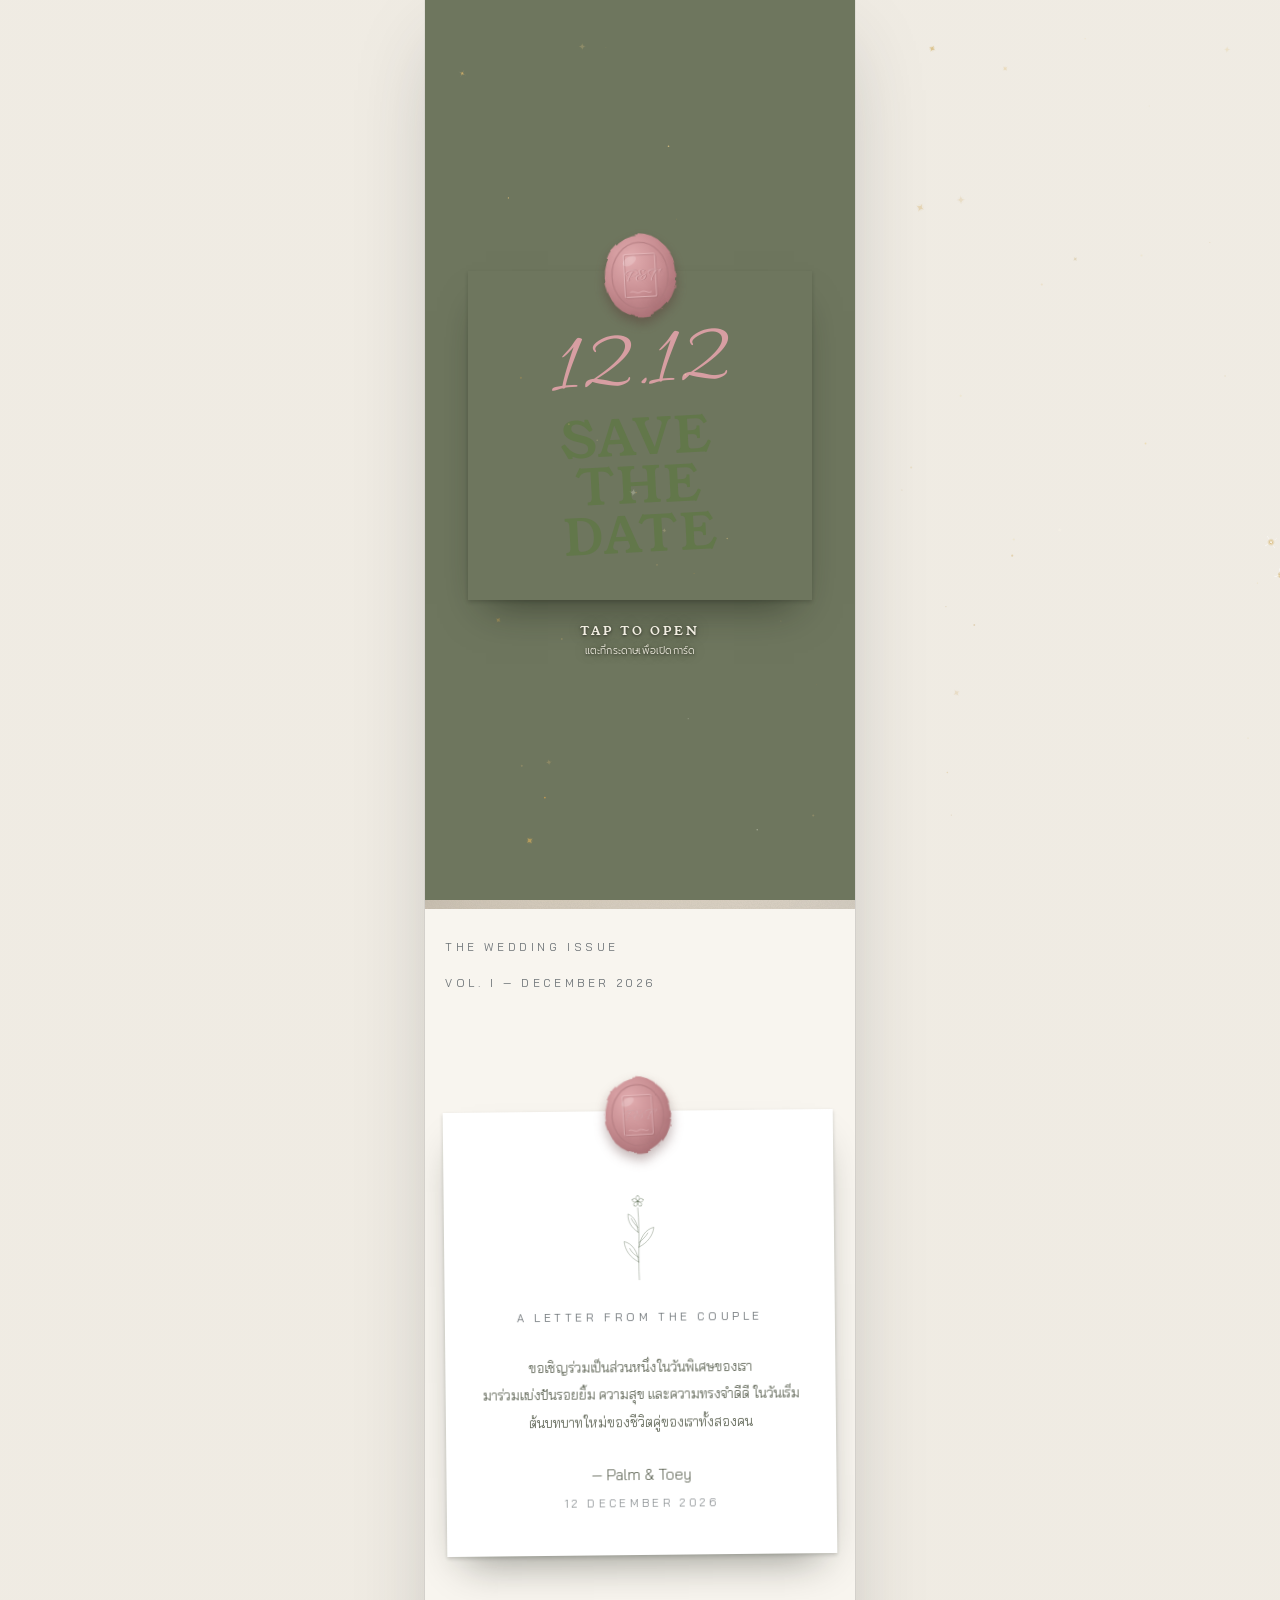
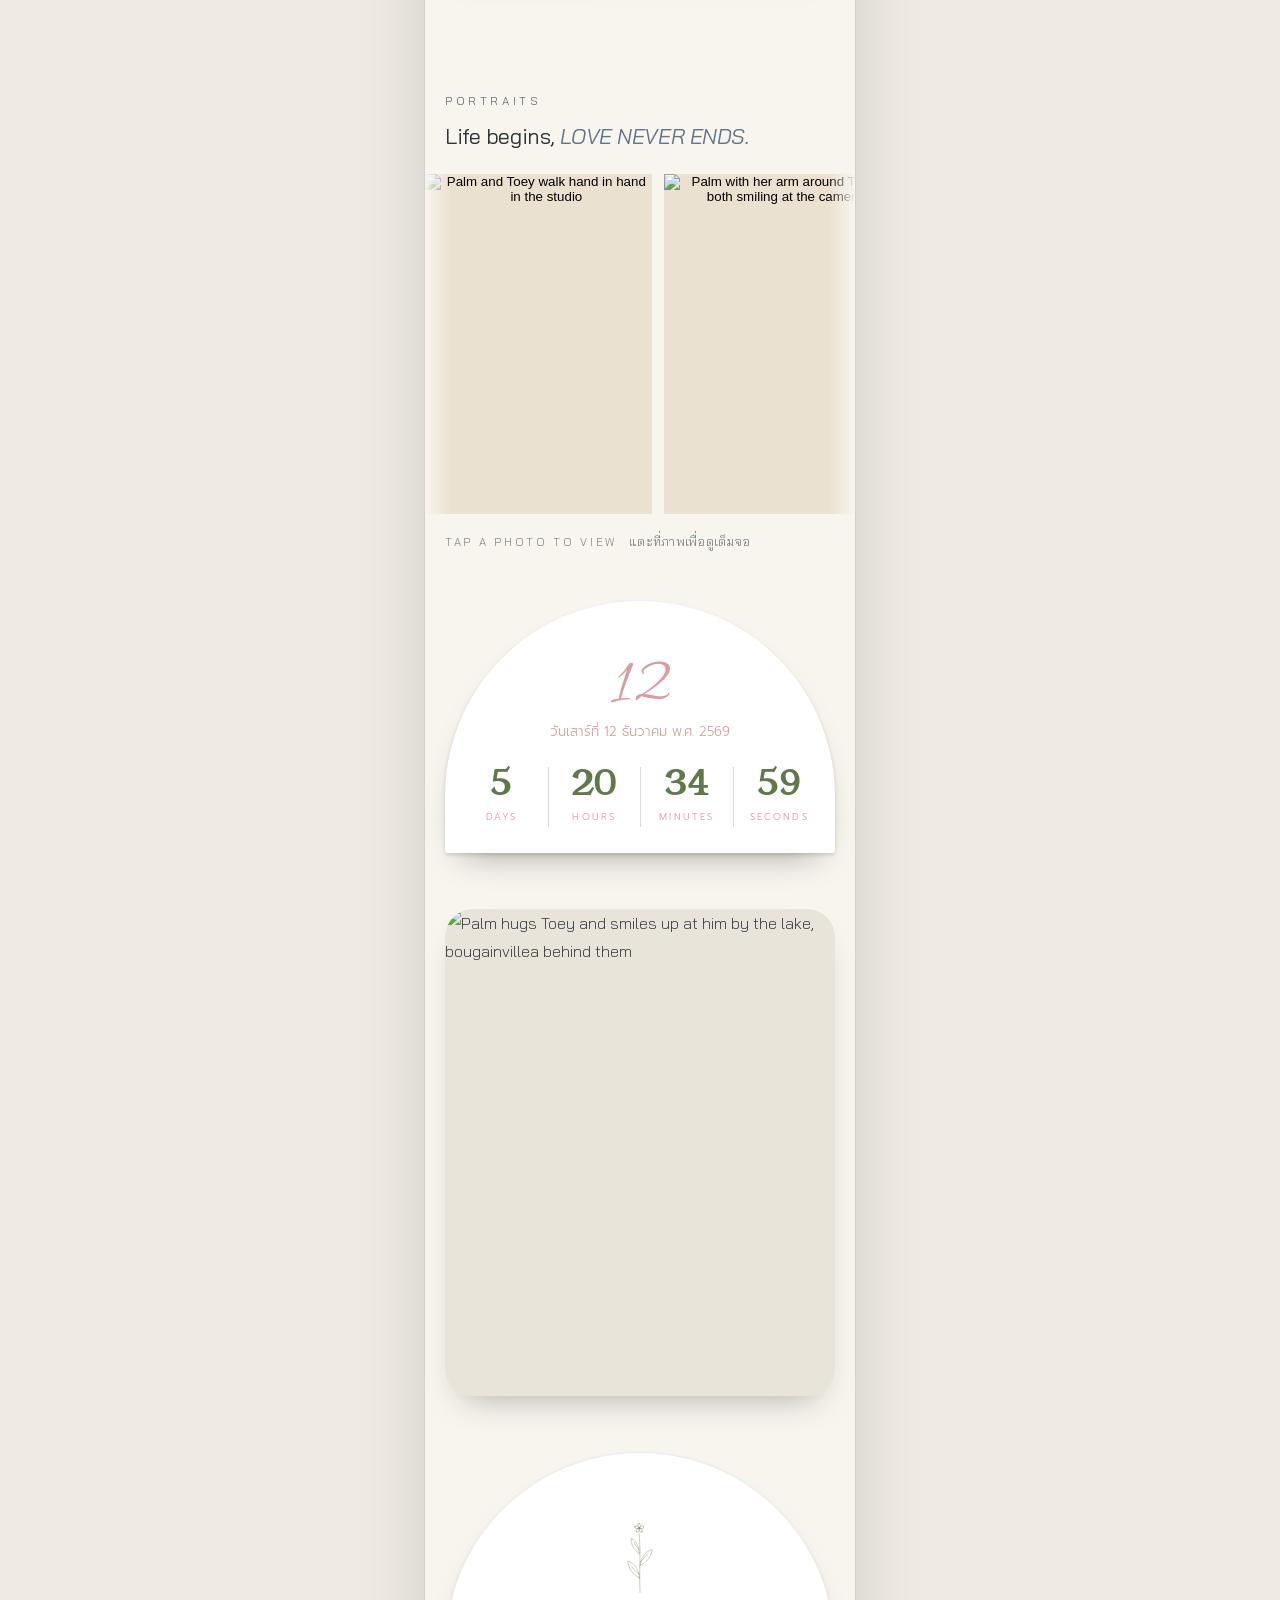
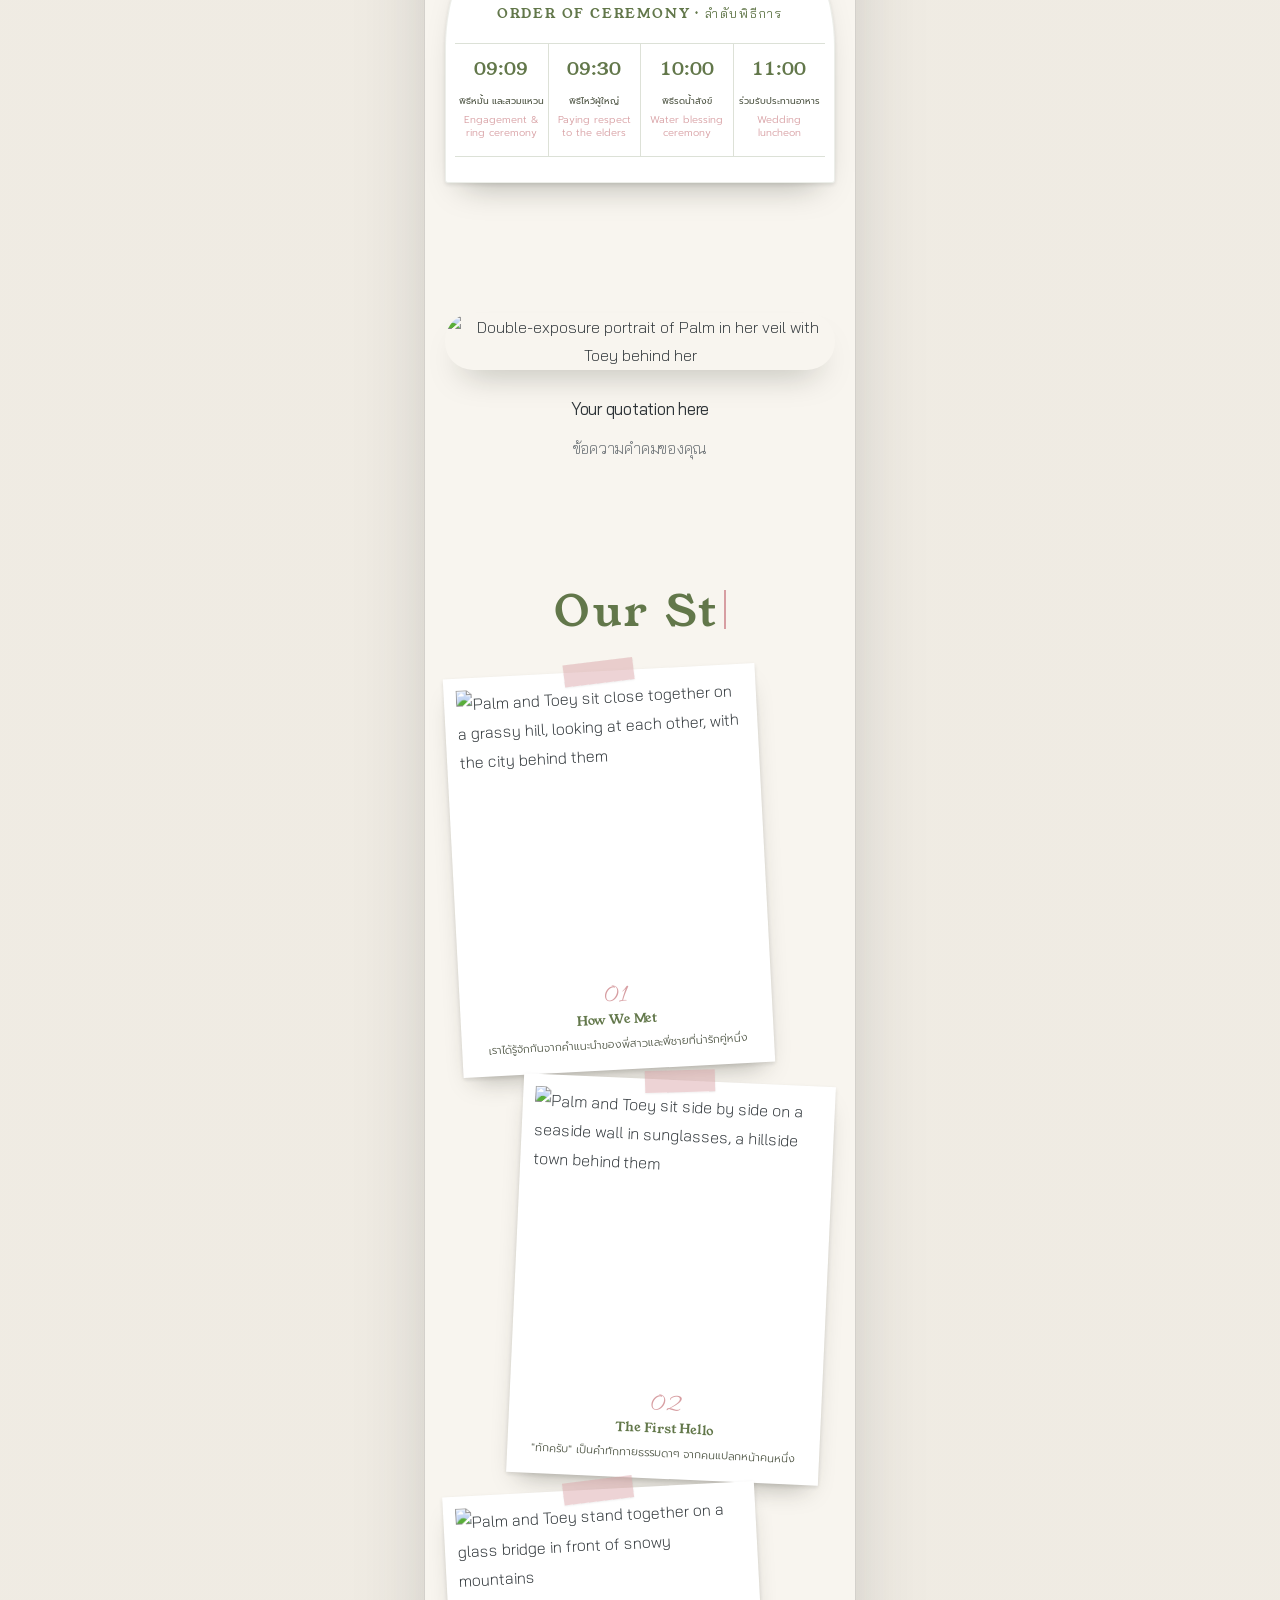
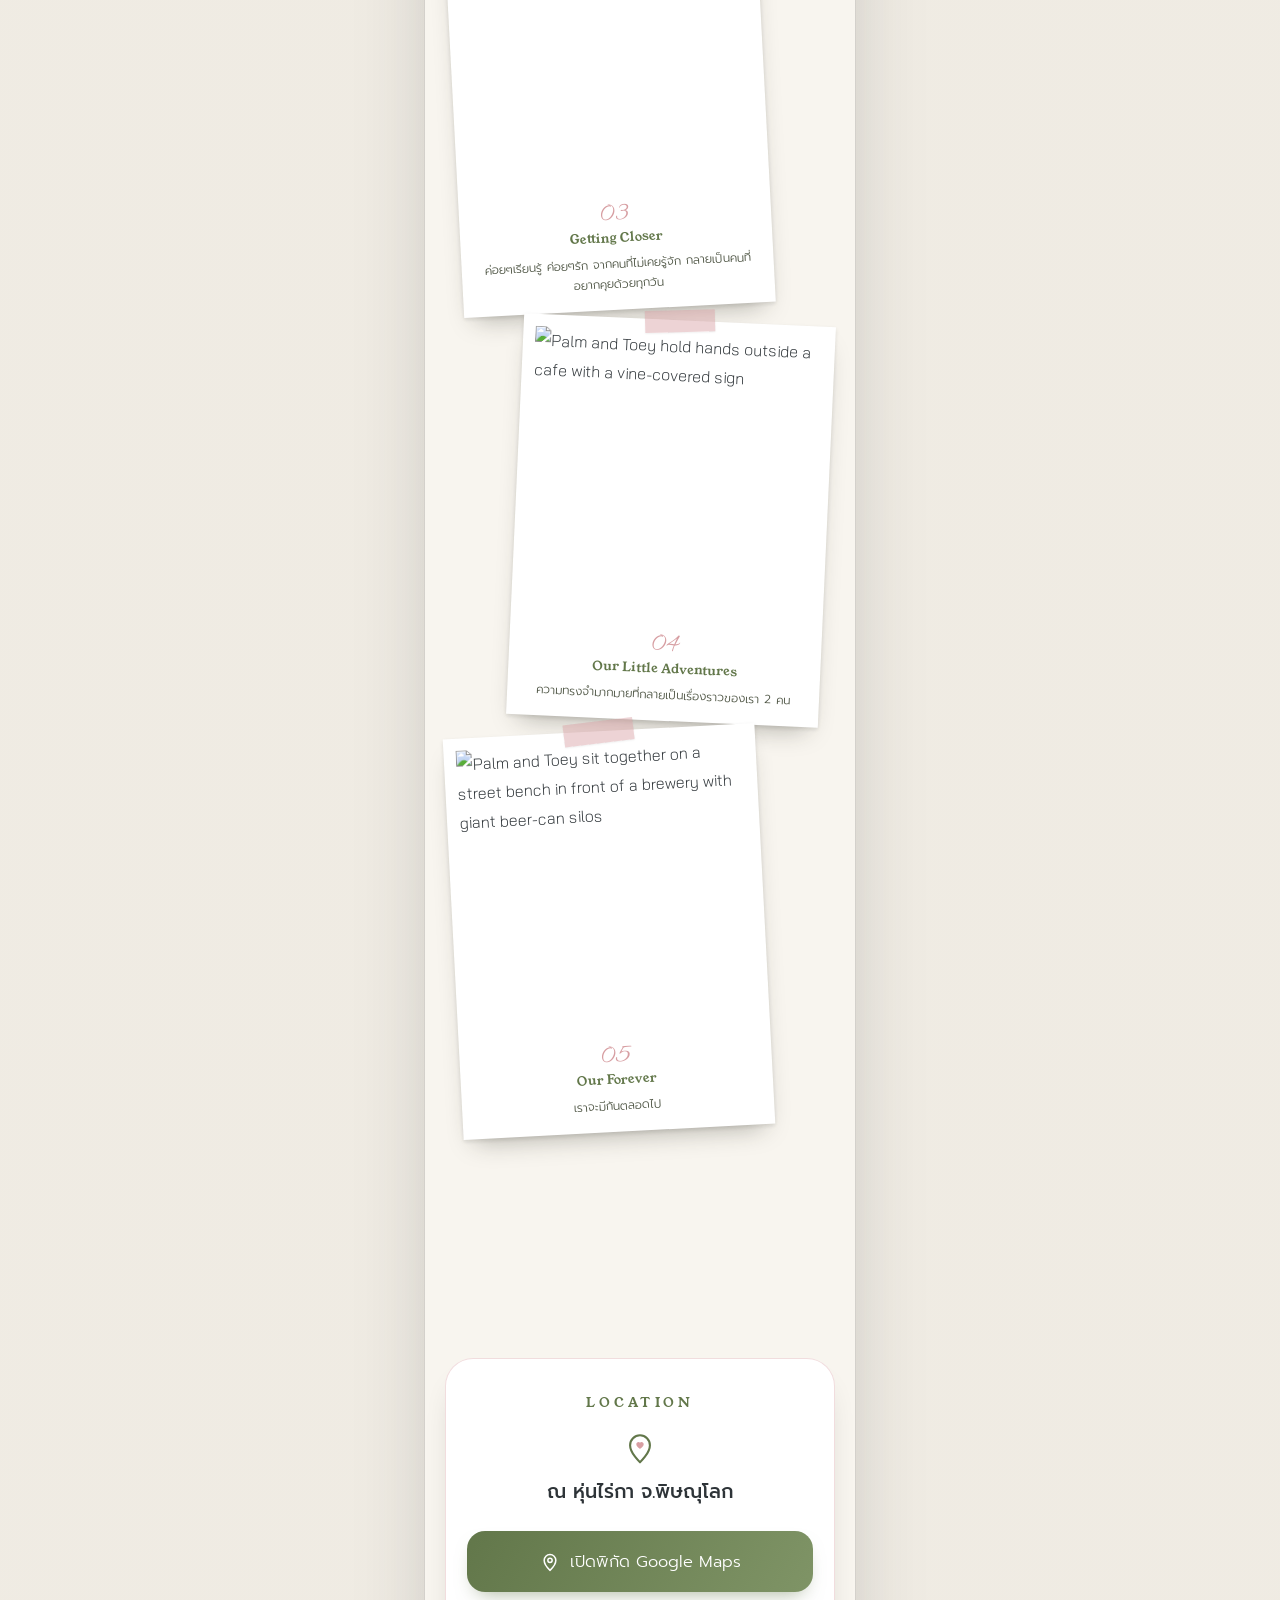
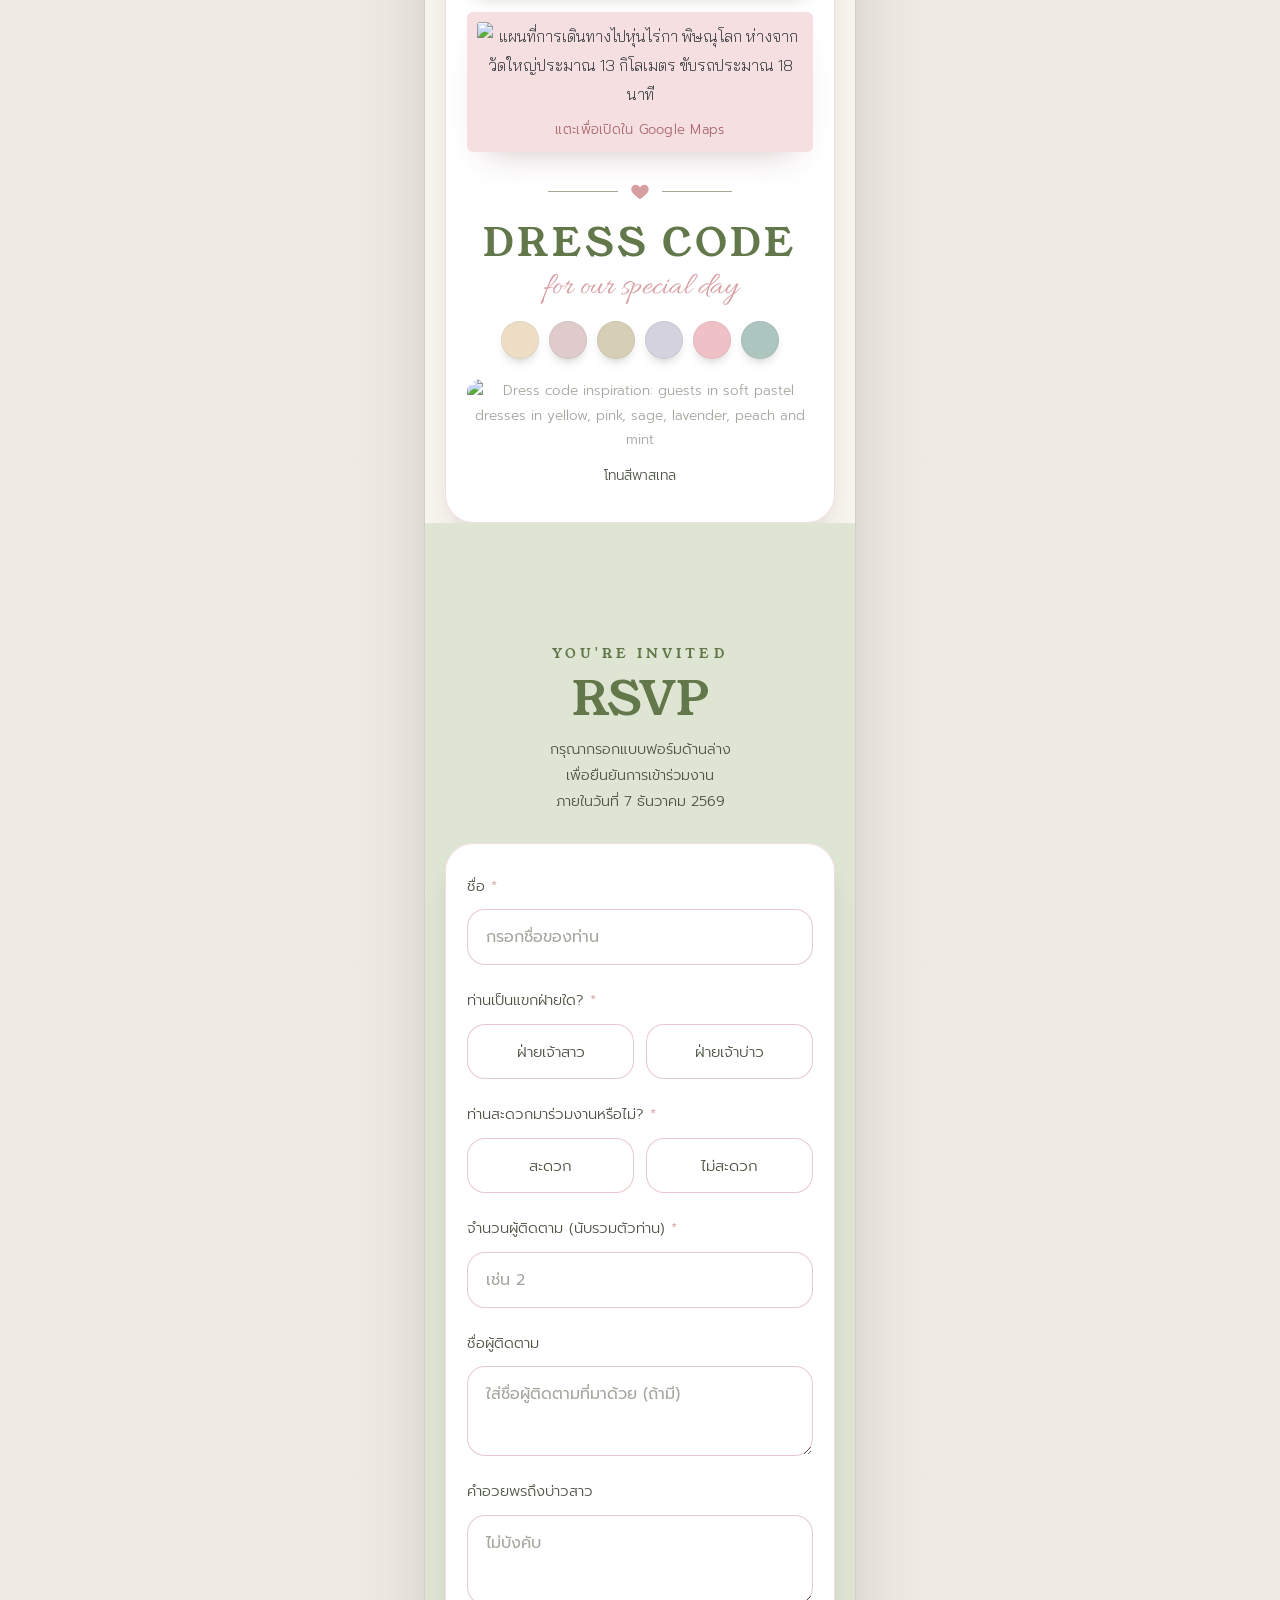
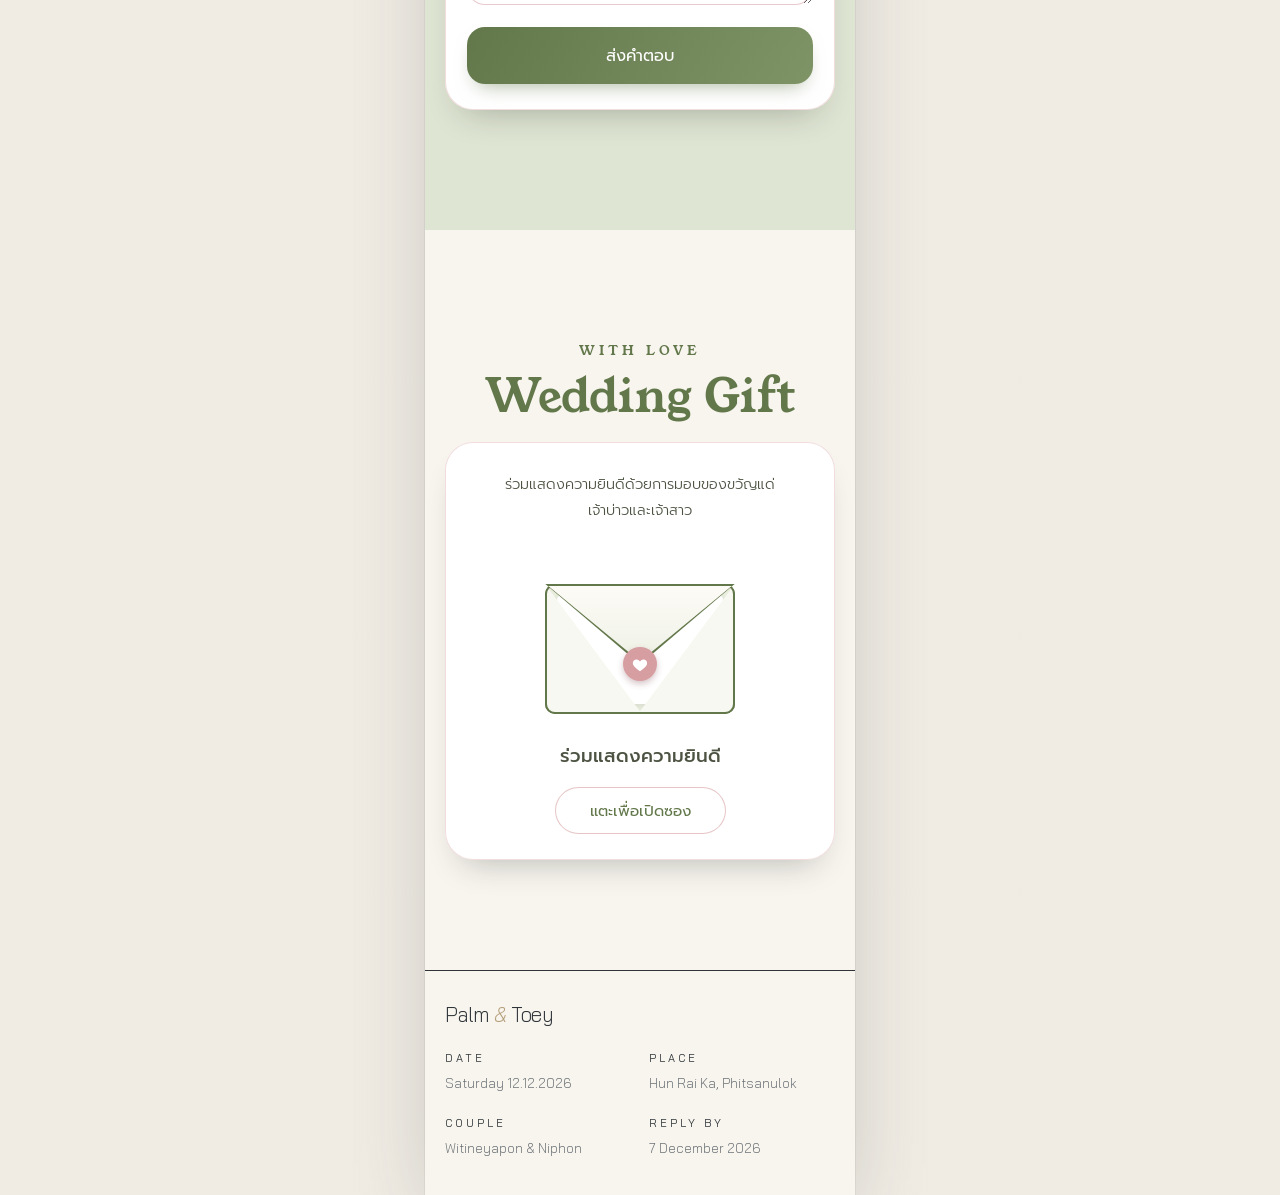
==== index.html @ 976d897b "Add files via upload" ====
<!doctype html>
<html lang="th"><head><meta charset="utf-8"><meta name="viewport" content="width=device-width,initial-scale=1,viewport-fit=cover"><style>body{margin:0}img{max-width:100%}[hidden]{display:none!important}</style></head><body>
<title>Palm &amp; Toey</title>
<meta name="claude:viewport-fit-sides" content="cover">
<link rel="preconnect" href="https://fonts.googleapis.com">
<link rel="preconnect" href="https://fonts.gstatic.com" crossorigin>
<link rel="stylesheet" href="https://fonts.googleapis.com/css2?family=Bai+Jamjuree:wght@200;300;400;500&family=Allura&family=Young+Serif&family=Prompt:wght@300;400;600&display=swap">
<style>
/* Layout: a printed wedding-issue magazine — cover, editor's letter, contents, feature spread, photo essay, the day, venue, reply card, colophon — on a 12-column grid with wide margins. Single light look by design. */
:root{
  color-scheme: light;
  --ivory:#f8f5ef; --paper:#fcfaf6; --champ:#ebe1d0; --champ-d:#b5a07c;
  --blue:#9aaebf; --blue-d:#5f7486; --sage:#b0bba4; --sage-d:#6e7c65;
  --ink:#2e3438; --ink-soft:#6b7175; --line:#ddd5c7;
  --f-display:'Bai Jamjuree',system-ui,sans-serif;
  --f-sans:'Bai Jamjuree',system-ui,sans-serif;
  --f-thai:'Bai Jamjuree',system-ui,sans-serif;
  --grain:url("data:image/svg+xml,%3Csvg xmlns='http://www.w3.org/2000/svg' width='200' height='200'%3E%3Cfilter id='g'%3E%3CfeTurbulence type='fractalNoise' baseFrequency='.9' numOctaves='3' stitchTiles='stitch'/%3E%3CfeColorMatrix values='0 0 0 0 .3 0 0 0 0 .3 0 0 0 0 .3 0 0 0 .12 0'/%3E%3C/filter%3E%3Crect width='100%25' height='100%25' filter='url(%23g)'/%3E%3C/svg%3E");
  --gutter-l:max(20px,env(safe-area-inset-left,0px)); --gutter-r:max(20px,env(safe-area-inset-right,0px));
}
*{box-sizing:border-box}
[hidden]{display:none!important}
html{scroll-behavior:smooth}
@media (prefers-reduced-motion: reduce){html{scroll-behavior:auto}}
body{background:var(--ivory);color:var(--ink);font-family:var(--f-sans);font-weight:300;font-size:14px;line-height:1.8;overflow-x:clip;-webkit-font-smoothing:antialiased}
a{color:inherit}
:focus-visible{outline:1px solid var(--blue-d);outline-offset:4px}
.wrap{max-width:1320px;margin:0 auto;padding-left:var(--gutter-l);padding-right:var(--gutter-r)}
.grid{display:grid;grid-template-columns:repeat(12,minmax(0,1fr));column-gap:clamp(14px,calc(2 * var(--vw)),28px)}
.label{font-family:var(--f-sans);font-weight:400;font-size:.7rem;letter-spacing:.32em;text-transform:uppercase;color:var(--ink-soft);margin:0}
.th{font-family:var(--f-thai);font-weight:300}
.rule{border:0;border-top:1px solid var(--line);margin:0}
.sprig{color:var(--sage-d);width:56px;height:94px;display:block}

/* ---------- photo plates ---------- */
.plate{margin:0;display:grid;gap:12px}
.ph{position:relative;overflow:hidden;background:var(--champ);display:grid;place-items:center}
.ph img{position:absolute;inset:0;width:100%;height:100%;object-fit:cover;z-index:0}
.ph::before{content:"";position:absolute;inset:0;background:var(--grain);mix-blend-mode:multiply;opacity:.9;pointer-events:none;z-index:1}
.ph::after{content:"";position:absolute;inset:0;box-shadow:inset 0 0 120px rgba(40,50,60,.18);pointer-events:none;z-index:1}
.ph .note{position:relative;z-index:2;font-family:var(--f-sans);font-size:.62rem;letter-spacing:.4em;text-transform:uppercase;color:rgba(255,255,255,.75);text-indent:.4em}
.ph-dusk{background:radial-gradient(60% 50% at 70% 30%,rgba(255,244,226,.85),transparent 70%),linear-gradient(165deg,#c7d1db 0%,#a7b6c4 38%,#d6c7b1 74%,#eee4d5 100%)}
.ph-sage{background:radial-gradient(55% 45% at 30% 25%,rgba(250,246,236,.8),transparent 70%),linear-gradient(170deg,#e1e5d8 0%,#b8c2ab 55%,#8e9a85 100%)}
.ph-champ{background:radial-gradient(50% 45% at 65% 35%,rgba(255,250,240,.9),transparent 70%),linear-gradient(150deg,#f1e9dc 0%,#dccaad 60%,#c0a985 100%)}
.ph-blue{background:radial-gradient(60% 40% at 50% 20%,rgba(255,252,246,.9),transparent 70%),linear-gradient(180deg,#e7ecef 0%,#c2cdd7 55%,#9cadbd 100%)}
.ph-rose{background:radial-gradient(55% 45% at 40% 30%,rgba(255,250,246,.9),transparent 70%),linear-gradient(160deg,#efe4e1 0%,#dcc8c4 55%,#b9a6a8 100%)}
figcaption{display:flex;gap:14px;align-items:baseline;font-size:.8rem;color:var(--ink-soft);line-height:1.5}
figcaption b{font-family:var(--f-display);font-weight:400;color:var(--ink);font-size:.95rem;white-space:nowrap}

/* ---------- masthead ---------- */
.top{display:flex;align-items:center;justify-content:space-between;gap:20px;padding-block:22px 18px}
.mono{font-family:var(--f-display);font-size:1.15rem;letter-spacing:.06em;text-decoration:none}
.mono i{color:var(--champ-d)}
.top nav{display:flex;gap:clamp(14px,calc(3 * var(--vw)),36px);flex-wrap:wrap;justify-content:center}
.top nav a{font-size:.7rem;letter-spacing:.3em;text-transform:uppercase;text-decoration:none;color:var(--ink-soft)}
.top nav a:hover{color:var(--ink)}
.top .date{font-size:.7rem;letter-spacing:.3em;color:var(--ink-soft)}

/* ---------- cover ---------- */
.cover{position:relative}
.cover .ph{aspect-ratio:16/9;min-height:520px;width:100%}
.cover-shade{position:absolute;inset:0;z-index:2;background:linear-gradient(180deg,rgba(35,45,55,.18) 0%,transparent 30%,transparent 50%,rgba(35,45,55,.42) 100%)}
.cover-text{position:absolute;inset:0;z-index:3;color:#fbf8f2;display:grid;grid-template-rows:auto 1fr auto;padding:clamp(18px,calc(3 * var(--vw)),40px)}
.cover-text .label{color:rgba(251,248,242,.88)}
.cover-top{display:flex;justify-content:space-between;gap:16px;flex-wrap:wrap}
.cover-name{align-self:end;margin:0;font-family:var(--f-display);font-weight:400;line-height:.86;letter-spacing:-.02em;font-size:clamp(4.6rem,calc(17 * var(--vw)),16rem);text-shadow:0 2px 30px rgba(30,40,50,.18)}
.cover-name i{font-weight:400;font-size:.62em;vertical-align:.18em;padding:0 .04em;color:#f1e6d1}
.cover-foot{display:flex;justify-content:space-between;align-items:end;gap:16px;flex-wrap:wrap;margin-top:18px;padding-top:14px;border-top:1px solid rgba(251,248,242,.45)}
.cover-foot p{margin:0;font-size:.85rem;letter-spacing:.06em;max-width:40ch}
.cover-foot .th{font-size:.82rem}

/* cover with a portrait photograph: split magazine cover on wide screens, full-bleed portrait on phones and tablets */
.cover > div{display:grid;grid-template-columns:minmax(0,1fr);row-gap:28px}
.cover .ph{grid-row:1;aspect-ratio:4/5;min-height:0}
.cover .cover-shade{display:none}
.cover .cover-text{position:relative;inset:auto;grid-row:2;color:var(--ink);padding:0}
.cover .cover-text .label{color:var(--ink-soft)}
.cover .cover-name{font-size:clamp(2rem,calc(9 * var(--vw)),3.8rem);line-height:.88;text-shadow:none;color:var(--ink);margin-top:22px}
.cover .cover-name i{color:var(--champ-d);display:inline-block}
.cover .cover-foot{border-top-color:var(--line);color:var(--ink)}
@media (min-width:901px) and (max-width:0px){
  .cover > div{grid-template-columns:minmax(0,1fr) minmax(0,1fr);column-gap:clamp(28px,calc(4 * var(--vw)),64px);align-items:stretch}
  .cover .ph{grid-column:2;grid-row:1}
  .cover .cover-text{grid-column:1;grid-row:1;padding-top:clamp(8px,calc(1.4 * var(--vw)),18px)}
  .cover .cover-name{font-size:clamp(2.4rem,calc(4.2 * var(--vw)),4.2rem);margin-top:0}
}

/* ---------- save the date (logo card, untouched) ---------- */
.std{padding-block:clamp(80px,calc(11 * var(--vw)),150px) 0;display:grid;justify-items:center}
.std img{display:block;width:min(100%,520px);height:auto;box-shadow:0 30px 60px -34px rgba(40,50,60,.35),0 2px 8px rgba(40,50,60,.06)}

/* ---------- editor's letter ---------- */
.letter{padding-block:clamp(90px,calc(12 * var(--vw)),170px) clamp(70px,calc(9 * var(--vw)),120px)}
.letter .col{grid-column:3 / span 8;display:grid;gap:26px;justify-items:center;text-align:center}
.letter .lede{font-family:var(--f-display);font-weight:400;font-size:clamp(1.6rem,calc(3.4 * var(--vw)),2.7rem);line-height:1.32;margin:0;text-wrap:balance;letter-spacing:-.005em}
.letter .lede em{color:var(--blue-d)}
.letter .th{font-size:.85rem;color:var(--ink);max-width:none;margin:0;line-height:2}
.letter .couple-th{color:var(--blue-d)}
.letter{overflow:hidden}
.letter .sign{font-family:var(--f-display);font-size:.95rem;margin:0}

/* ---------- contents ---------- */
.contents{padding-bottom:clamp(80px,calc(10 * var(--vw)),140px)}
.contents ol{list-style:none;margin:0;padding:0;display:grid;grid-template-columns:repeat(5,minmax(0,1fr));border-top:1px solid var(--ink)}
.contents li{border-right:1px solid var(--line);padding:18px 18px 0 0}
.contents li + li{padding-left:18px}
.contents li:last-child{border-right:0}
.contents a{text-decoration:none;display:grid;gap:6px}
.contents .n{font-family:var(--f-display);font-size:2.2rem;line-height:1;color:var(--champ-d)}
.contents .t{font-family:var(--f-display);font-size:1.15rem;line-height:1.25}
.contents .s{font-size:.78rem;color:var(--ink-soft);font-family:var(--f-thai)}
.contents a:hover .t{font-style:italic}

/* ---------- feature ---------- */
.feature{padding-block:clamp(40px,calc(6 * var(--vw)),80px) clamp(90px,calc(12 * var(--vw)),160px)}
.feature .pic{grid-column:1 / span 6}
.feature .pic .ph{aspect-ratio:3/4}
.feature .copy{grid-column:8 / span 5;align-self:center;display:grid;gap:22px}
.kicker{display:flex;gap:14px;align-items:center}
.kicker::after{content:"";height:1px;flex:1;background:var(--line)}
h2.head{font-family:var(--f-display);font-weight:400;font-size:clamp(1.35rem,calc(2.6 * var(--vw)),2.1rem);line-height:.98;letter-spacing:-.02em;margin:0;text-wrap:balance}
h2.head i{color:var(--blue-d)}
.body p{margin:0 0 1em;max-width:58ch}
.body .drop::first-letter{font-family:var(--f-display);float:left;font-size:4.4em;line-height:.8;padding:.06em .1em 0 0;color:var(--sage-d)}
.duo{display:grid;grid-template-columns:1fr 1fr;gap:20px;border-top:1px solid var(--line);padding-top:18px}
.duo b{display:block;font-family:var(--f-display);font-weight:400;font-size:1.05rem;line-height:1.1}
.duo span{font-size:.8rem;color:var(--ink-soft)}

.pull{padding-block:clamp(40px,calc(7 * var(--vw)),90px);text-align:center}
.pull blockquote{margin:0 auto;max-width:18ch;font-family:var(--f-display);font-weight:400;font-size:clamp(1.05rem,calc(2.2 * var(--vw)),1.7rem);line-height:1.08;letter-spacing:-.015em;color:var(--ink);text-wrap:balance}
.pull .th{display:block;margin-top:22px;font-style:normal;font-size:1rem;color:var(--ink-soft)}

/* ---------- story essay ---------- */
.essay{padding-block:clamp(90px,calc(12 * var(--vw)),160px)}
.essay-head{grid-column:1 / span 12;display:grid;grid-template-columns:repeat(12,minmax(0,1fr));column-gap:inherit;align-items:end;margin-bottom:clamp(40px,calc(6 * var(--vw)),80px)}
.essay-head h2{grid-column:1 / span 7}
.essay-head p{grid-column:9 / span 4;margin:0;color:var(--ink-soft)}
.essay .a{grid-column:1 / span 7}.essay .a .ph{aspect-ratio:3/2}
.essay .b{grid-column:9 / span 4;margin-top:clamp(60px,calc(12 * var(--vw)),180px)}.essay .b .ph{aspect-ratio:4/5}
.essay .c{grid-column:2 / span 4;margin-top:clamp(40px,calc(6 * var(--vw)),90px)}.essay .c .ph{aspect-ratio:1/1}
.essay .d{grid-column:7 / span 6;margin-top:clamp(-40px,-3vw,0px)}.essay .d .ph{aspect-ratio:4/5}
.essay figcaption{flex-direction:column;gap:4px;max-width:46ch}
.essay figcaption .th{font-size:.82rem}

/* ---------- the day ---------- */
.day{background:var(--paper);border-block:1px solid var(--line);padding-block:clamp(90px,calc(12 * var(--vw)),160px)}
.day .when{grid-column:1 / span 5;display:grid;gap:10px;align-content:start}
.bigdate{font-family:var(--f-display);font-weight:400;font-size:clamp(3rem,calc(8 * var(--vw)),6rem);line-height:.8;letter-spacing:-.04em;margin:0;color:var(--ink)}
.when .m{font-family:var(--f-display);font-size:clamp(1.5rem,calc(3 * var(--vw)),2.2rem);margin:0}
.when .th{margin:0;color:var(--ink-soft)}
.count{display:flex;gap:26px;margin-top:22px;border-top:1px solid var(--line);padding-top:16px}
.count div:first-of-type{border-left:0}
.count .count-date{grid-column:1 / -1;margin:0 0 22px;display:grid;justify-items:center;text-align:center;gap:4px}
.count .cd-num{font-family:'Allura','Pinyon Script',cursive;font-size:4.2rem;line-height:.9;color:#d79ea2;transform:rotate(-4deg);margin:0;letter-spacing:0;text-transform:none}
.count .cd-m{font-family:'Young Serif',Georgia,serif;font-size:.95rem;letter-spacing:.08em;color:#62774a;margin:0;text-transform:none}
.count .cd-th{font-family:'Prompt',var(--f-thai);font-size:.82rem;letter-spacing:0;color:#d79ea2;margin:0;text-transform:none}
.count div{display:grid}
.count b{font-family:var(--f-display);font-weight:400;font-size:1.3rem;line-height:1;font-variant-numeric:tabular-nums lining-nums}
.count span{font-size:.66rem;letter-spacing:.24em;text-transform:uppercase;color:var(--ink-soft);margin-top:6px}
.day .prog{grid-column:1 / -1;margin-top:clamp(36px,calc(5 * var(--vw)),56px)}
.prog ol{list-style:none;margin:14px 0 0;padding:0;display:grid;grid-template-columns:repeat(4,minmax(0,1fr));border-top:1px solid var(--line);border-bottom:1px solid var(--line)}
.prog li{display:flex;flex-direction:column;align-items:center;text-align:center;gap:6px;padding:16px clamp(4px,calc(1.4 * var(--vw)),18px);border-left:1px solid var(--line);min-width:0}
.prog li:first-child{border-left:0}
.prog time{font-family:var(--f-display);font-size:clamp(.95rem,calc(1.6 * var(--vw)),1.15rem);line-height:1;font-variant-numeric:tabular-nums lining-nums;color:var(--blue-d)}
.prog b{display:block;font-family:var(--f-thai);font-weight:400;font-size:clamp(.7rem,calc(1.2 * var(--vw)),.85rem);line-height:1.45}
.prog span{display:block;font-family:var(--f-display);color:var(--ink-soft);font-size:clamp(.62rem,calc(1.05 * var(--vw)),.78rem);line-height:1.35}

/* ---------- venue ---------- */
.venue{padding-top:clamp(90px,calc(12 * var(--vw)),160px)}
.venue .ph{aspect-ratio:21/9;min-height:340px;width:100%}
.venue-name{position:absolute;left:clamp(18px,calc(3 * var(--vw)),40px);bottom:clamp(14px,calc(2.4 * var(--vw)),32px);z-index:3;margin:0;color:#fbf8f2;font-family:var(--f-display);font-weight:400;font-size:clamp(1.6rem,calc(3.8 * var(--vw)),3.2rem);line-height:.9;letter-spacing:-.02em;text-shadow:0 2px 30px rgba(30,40,50,.2)}
.venue-info{padding-block:clamp(28px,calc(4 * var(--vw)),48px) 0}
.venue-info .addr{grid-column:1 / span 5;display:grid;gap:6px}
.venue-info .addr p{margin:0}
.venue-info .addr .big{font-family:var(--f-thai);font-size:1.25rem;font-weight:400}
.venue-info .addr i{font-family:var(--f-display);color:var(--ink-soft)}
.venue-info .acts{grid-column:7 / span 6;display:flex;gap:14px;flex-wrap:wrap;align-items:center;justify-content:flex-end}
.btn{display:inline-flex;align-items:center;gap:12px;padding:15px 28px;border:1px solid var(--ink);background:var(--ink);color:var(--ivory);text-decoration:none;font-family:var(--f-sans);font-weight:400;font-size:.72rem;letter-spacing:.26em;text-transform:uppercase;cursor:pointer;transition:background .25s,color .25s}
.btn:hover{background:var(--blue-d);border-color:var(--blue-d)}
.btn.line{background:transparent;color:var(--ink)}
.btn.line:hover{background:var(--ink);color:var(--ivory)}
.btn .th{letter-spacing:.04em;text-transform:none;font-size:.82rem}

/* ---------- rsvp ---------- */
.reply{padding-block:clamp(110px,calc(14 * var(--vw)),190px)}
.reply .intro{grid-column:1 / span 5;display:grid;gap:18px;align-content:start}
.reply .intro p{margin:0;color:var(--ink-soft);max-width:40ch}
.reply .card{grid-column:7 / span 6}
.f{display:grid;gap:6px;margin-bottom:26px}
.f label,.f legend{font-size:.68rem;letter-spacing:.28em;text-transform:uppercase;color:var(--ink-soft);padding:0}
.f input[type=text],.f select,.f textarea{width:100%;font:inherit;font-family:var(--f-thai);font-size:1.05rem;color:var(--ink);background:transparent;border:0;border-bottom:1px solid var(--ink);border-radius:0;padding:10px 0}
.f textarea{min-height:76px;resize:vertical}
.f input:focus,.f select:focus,.f textarea:focus{outline:none;border-bottom-color:var(--blue-d);box-shadow:0 1px 0 var(--blue-d)}
fieldset.f{border:0;margin:0 0 26px;padding:0;min-width:0}
.opts{display:flex;gap:28px;flex-wrap:wrap;padding-top:8px}
.opt{display:flex;gap:10px;align-items:center;cursor:pointer;font-family:var(--f-display);font-size:1rem}
.opt input{appearance:none;width:15px;height:15px;border:1px solid var(--ink);border-radius:50%;margin:0;display:grid;place-items:center;cursor:pointer}
.opt input:checked::after{content:"";width:7px;height:7px;border-radius:50%;background:var(--blue-d)}
.opt small{display:block;font-family:var(--f-thai);font-size:.78rem;color:var(--ink-soft)}
.err{color:#9a4c55;font-family:var(--f-thai);font-size:.85rem;margin:-10px 0 18px}
.done{display:grid;gap:16px}
.done p{margin:0;font-family:var(--f-thai)}
.done pre{margin:0;white-space:pre-wrap;font-family:var(--f-thai);font-size:.9rem;background:var(--paper);border:1px solid var(--line);padding:18px}
.done .row{display:flex;gap:12px;flex-wrap:wrap}

/* ---------- colophon ---------- */
.colophon{border-top:1px solid var(--ink);padding-block:34px calc(34px + env(safe-area-inset-bottom,0px))}
.colophon .grid > *{min-width:0}
.colophon .nm{grid-column:1 / span 6;font-family:var(--f-display);font-size:clamp(1.3rem,calc(2.6 * var(--vw)),2rem);line-height:.95;margin:0;letter-spacing:-.02em}
.colophon .nm i{color:var(--champ-d)}
.colophon .meta{grid-column:8 / span 5;display:grid;grid-template-columns:1fr 1fr;gap:18px;font-size:.82rem;color:var(--ink-soft);align-self:end}
.colophon .meta b{display:block;font-weight:400;color:var(--ink);font-size:.68rem;letter-spacing:.28em;text-transform:uppercase;margin-bottom:4px}

/* ---------- our love story slideshow ---------- */
.lovestory{padding-block:clamp(90px,calc(12 * var(--vw)),160px)}
.ls-head{display:grid;grid-template-columns:repeat(12,minmax(0,1fr));column-gap:clamp(14px,calc(2 * var(--vw)),28px);align-items:end;margin-bottom:clamp(30px,calc(4 * var(--vw)),52px)}
.ls-head h2{grid-column:1 / span 7}
.ls-head p{grid-column:9 / span 4;margin:0;color:var(--ink-soft);font-family:var(--f-thai)}
.ls-stage{position:relative;width:100%;aspect-ratio:3/2;max-height:86vh;background:#1d2226;overflow:hidden;outline:none;user-select:none;-webkit-user-select:none}
.ls-stage:focus-visible{outline:1px solid var(--blue-d);outline-offset:4px}
.ls-slide{position:absolute;inset:0;margin:0;opacity:0;visibility:hidden;transition:opacity 1.1s ease,visibility 0s linear 1.1s}
.ls-slide.active{opacity:1;visibility:visible;transition:opacity 1.1s ease,visibility 0s}
.ls-bg{position:absolute;inset:-40px;background-size:cover;background-position:center;filter:blur(34px) brightness(.62) saturate(.9);transform:scale(1.1)}
.ls-slide img{position:absolute;inset:0;width:100%;height:100%;object-fit:contain;transform:scale(1.015);transition:transform 7s ease-out}
.ls-slide.active img{transform:scale(1)}
.ls-cap{position:absolute;left:0;right:0;bottom:0;z-index:2;padding:clamp(60px,calc(9 * var(--vw)),120px) clamp(20px,calc(5 * var(--vw)),64px) clamp(22px,calc(3.4 * var(--vw)),44px);background:linear-gradient(180deg,rgba(14,18,22,0) 0%,rgba(14,18,22,.34) 45%,rgba(14,18,22,.62) 100%);color:#fff;display:grid;gap:4px;justify-items:center;text-align:center;opacity:0;transform:translateY(10px);transition:opacity 1s ease .45s,transform 1s ease .45s}
.ls-slide.active .ls-cap{opacity:1;transform:none}
.ls-script{font-family:var(--f-display);font-size:clamp(.95rem,calc(1.7 * var(--vw)),1.2rem);line-height:1.1;text-shadow:0 2px 14px rgba(0,0,0,.25)}
.ls-text{font-family:var(--f-thai);font-weight:300;font-size:clamp(.85rem,calc(1.4 * var(--vw)),1rem);line-height:1.7;max-width:40ch;text-wrap:balance;text-shadow:0 1px 10px rgba(0,0,0,.3)}
.ls-top{position:absolute;left:0;right:0;top:0;z-index:3;display:flex;justify-content:space-between;align-items:center;padding:clamp(14px,calc(2.2 * var(--vw)),24px) clamp(16px,calc(2.6 * var(--vw)),28px);color:#fff;background:linear-gradient(rgba(14,18,22,.3),transparent)}
.ls-count{font-family:var(--f-display);font-size:1rem;letter-spacing:.12em;font-variant-numeric:tabular-nums lining-nums}
.ls-count b{font-weight:400;font-size:1.5rem}
.ls-icon{display:inline-flex;align-items:center;gap:8px;background:rgba(255,255,255,.08);border:1px solid rgba(255,255,255,.55);color:#fff;border-radius:999px;padding:8px 14px;font-family:var(--f-sans);font-size:.62rem;letter-spacing:.24em;text-transform:uppercase;cursor:pointer;backdrop-filter:blur(6px);-webkit-backdrop-filter:blur(6px)}
.ls-icon:hover{background:rgba(255,255,255,.2)}
.ls-icon svg{width:14px;height:14px}
.ls-nav{position:absolute;top:50%;z-index:3;transform:translateY(-50%);width:52px;height:52px;border-radius:50%;border:1px solid rgba(255,255,255,.6);background:rgba(20,25,30,.18);color:#fff;display:grid;place-items:center;cursor:pointer;backdrop-filter:blur(6px);-webkit-backdrop-filter:blur(6px);transition:background .25s}
.ls-nav:hover{background:rgba(255,255,255,.22)}
.ls-nav svg{width:20px;height:20px}
.ls-nav.prev{left:clamp(10px,calc(2 * var(--vw)),24px)}
.ls-nav.next{right:clamp(10px,calc(2 * var(--vw)),24px)}
.ls-progress{position:absolute;left:0;bottom:0;height:2px;background:rgba(255,255,255,.75);z-index:3;width:0}
.ls-stage.lightbox{position:fixed;inset:0;z-index:100;aspect-ratio:auto;max-height:none;height:100%}
.ls-stage:fullscreen{aspect-ratio:auto;max-height:none;height:100%}
.ls-thumbs{display:flex;gap:10px;overflow-x:auto;padding:16px 2px 4px;scrollbar-width:thin}
.ls-thumbs button{flex:none;width:76px;height:76px;padding:0;border:0;background:var(--champ);cursor:pointer;opacity:.55;transition:opacity .3s,outline-color .3s;outline:1px solid transparent;outline-offset:3px}
.ls-thumbs button img{width:100%;height:100%;object-fit:cover;display:block}
.ls-thumbs button.on,.ls-thumbs button:hover{opacity:1}
.ls-thumbs button.on{outline-color:var(--ink)}
.ls-empty{position:absolute;inset:0;display:grid;place-items:center;color:rgba(255,255,255,.75);font-family:var(--f-thai);text-align:center;padding:20px}
.ls-owner{display:flex;gap:14px;align-items:center;flex-wrap:wrap;margin-top:22px}
.ls-owner span{font-family:var(--f-thai);font-size:.85rem;color:var(--ink-soft)}
.ls-status{font-family:var(--f-thai);font-size:.9rem;color:var(--sage-d);margin:12px 0 0}
.ls-status.bad{color:#9a4c55}
.ls-editor{margin-top:26px;border-top:1px solid var(--ink);padding-top:24px}
.ls-editor h3{font-family:var(--f-display);font-weight:400;font-size:1.8rem;margin:0 0 4px}
.ls-editor > p{margin:0 0 20px;font-family:var(--f-thai);font-size:.9rem;color:var(--ink-soft)}
.ls-rows{display:grid;grid-template-columns:repeat(2,minmax(0,1fr));gap:18px 28px}
.ls-row{display:grid;grid-template-columns:110px minmax(0,1fr);gap:14px;padding:14px 0;border-top:1px solid var(--line)}
.ls-pv{width:110px;height:110px;background:var(--champ);display:grid;place-items:center;overflow:hidden;font-family:var(--f-thai);font-size:.8rem;color:var(--ink-soft)}
.ls-pv img{width:100%;height:100%;object-fit:cover}
.ls-fields{display:grid;gap:8px;min-width:0}
.ls-fields .n{font-family:var(--f-display);font-size:1.1rem}
.ls-fields input[type=text],.ls-fields textarea{width:100%;font:inherit;font-family:var(--f-thai);font-size:.92rem;color:var(--ink);background:var(--paper);border:1px solid var(--line);padding:8px 10px;border-radius:0}
.ls-fields textarea{min-height:58px;resize:vertical}
.ls-fields input:focus,.ls-fields textarea:focus{outline:none;border-color:var(--blue-d)}
.ls-acts{display:flex;gap:8px;flex-wrap:wrap;align-items:center}
.btn.sm{padding:9px 14px;font-size:.62rem}
.ls-file{position:relative;overflow:hidden}
.ls-file input{position:absolute;inset:0;opacity:0;cursor:pointer}
.ls-busy{font-family:var(--f-thai);font-size:.78rem;color:var(--blue-d)}
.ls-save{display:flex;gap:12px;flex-wrap:wrap;margin-top:24px;align-items:center}
@media (max-width:900px), (min-width:521px){
  .ls-head h2,.ls-head p{grid-column:1 / -1}
  .ls-head p{margin-top:14px}
  .ls-rows{grid-template-columns:minmax(0,1fr)}
}
@media (max-width:560px), (min-width:521px){
  .ls-stage{aspect-ratio:4/5}
  .ls-stage.lightbox,.ls-stage:fullscreen{aspect-ratio:auto}
  .ls-nav{width:42px;height:42px}
  .ls-icon .t{display:none}
  .ls-thumbs button{width:58px;height:58px}
  .ls-row{grid-template-columns:84px minmax(0,1fr)}
  .ls-pv{width:84px;height:84px}
}
@media (prefers-reduced-motion: reduce){
  .ls-slide,.ls-slide.active,.ls-cap{transition:none}
  .ls-slide img{transition:none;transform:none}
}

/* ---------- portrait gallery: slow self-sliding film strip ---------- */
.reel{padding-block:clamp(70px,calc(9 * var(--vw)),130px) clamp(90px,calc(11 * var(--vw)),150px);overflow:hidden}
.reel-head{display:flex;justify-content:space-between;align-items:end;gap:20px;flex-wrap:wrap;margin-bottom:clamp(28px,calc(4 * var(--vw)),48px)}
.reel-head p{margin:0;color:var(--ink-soft);font-family:var(--f-thai);max-width:34ch}
.reel-view{position:relative;overflow:hidden;-webkit-mask-image:linear-gradient(90deg,transparent,#000 6%,#000 94%,transparent);mask-image:linear-gradient(90deg,transparent,#000 6%,#000 94%,transparent)}
.reel-track{display:flex;gap:clamp(12px,calc(1.6 * var(--vw)),22px);width:max-content;animation:reel 200s linear infinite}
.reel-view:hover .reel-track,.reel-view:focus-within .reel-track,.reel-view.paused .reel-track{animation-play-state:paused}
@keyframes reel{from{transform:translateX(0)}to{transform:translateX(calc(-50% - clamp(6px,calc(.8 * var(--vw)),11px)))}}
.reel-item{flex:none;height:clamp(340px,calc(52 * var(--vw)),620px);aspect-ratio:2/3;padding:0;border:0;background:var(--champ);cursor:zoom-in;overflow:hidden;position:relative}
.reel-item img{width:100%;height:100%;object-fit:cover;display:block;transition:transform 1.6s ease}
.reel-item:hover img{transform:scale(1.03)}
.reel-hint{margin-top:16px;font-size:.7rem;letter-spacing:.24em;text-transform:uppercase;color:var(--ink-soft);display:flex;gap:12px;align-items:center}
.reel-hint .th{letter-spacing:.02em;text-transform:none;font-size:.82rem}
.lb{position:fixed;inset:0;z-index:120;background:rgba(18,22,26,.94);display:grid;place-items:center;padding:calc(env(safe-area-inset-top,0px) + 56px) max(16px,env(safe-area-inset-right,0px)) calc(env(safe-area-inset-bottom,0px) + 56px) max(16px,env(safe-area-inset-left,0px))}
.lb img{width:auto;height:auto;max-width:100%;max-height:calc(100vh - 112px - env(safe-area-inset-top,0px) - env(safe-area-inset-bottom,0px));max-height:calc(100dvh - 112px - env(safe-area-inset-top,0px) - env(safe-area-inset-bottom,0px));object-fit:contain;animation:lbIn .6s ease}
@keyframes lbIn{from{opacity:0}to{opacity:1}}
.lb-x{position:absolute;top:calc(env(safe-area-inset-top,0px) + 14px);right:calc(max(16px,env(safe-area-inset-right,0px)));}
.lb .ls-nav{z-index:2}
.lb-n{position:absolute;left:50%;bottom:calc(env(safe-area-inset-bottom,0px) + 18px);transform:translateX(-50%);color:#fff;font-family:var(--f-display);letter-spacing:.12em}
@media (prefers-reduced-motion: reduce){
  .reel-track{animation:none}
  .reel-view{overflow-x:auto;-webkit-mask-image:none;mask-image:none}
}

/* ---------- opening curtain: sheer white drape holding the logo card; tap the card and it falls away ---------- */
body.intro-on{overflow:hidden}
.opening{position:fixed;inset:0;z-index:200;overflow:hidden;pointer-events:auto}
.drape{position:absolute;inset:-2% -2% -2% -2%;display:grid;place-items:center;align-content:center;gap:18px;
  padding:calc(env(safe-area-inset-top,0px) + 60px) max(16px,env(safe-area-inset-right,0px)) calc(env(safe-area-inset-bottom,0px) + 40px) max(16px,env(safe-area-inset-left,0px));
  background:
    linear-gradient(180deg,rgba(255,255,255,.35),rgba(255,255,255,0) 18%,rgba(255,255,255,0) 80%,rgba(230,225,215,.35)),
    repeating-linear-gradient(90deg,rgba(255,255,255,0) 0,rgba(255,255,255,.7) 22px,rgba(232,228,220,.45) 40px,rgba(255,255,255,.15) 58px,rgba(255,255,255,0) 74px),
    rgba(250,248,244,.8);
  -webkit-backdrop-filter:blur(7px) saturate(.9);backdrop-filter:blur(7px) saturate(.9);
  transform-origin:50% 0;animation:sway 7s ease-in-out infinite alternate;
  transition:transform 1.9s cubic-bezier(.6,0,.9,.4),opacity 1.9s ease}
.drape::before{content:"";position:absolute;left:0;right:0;top:0;height:calc(env(safe-area-inset-top,0px) + 30px);
  background:repeating-radial-gradient(ellipse 14px 22px at 14px 100%,rgba(255,255,255,.95) 0 40%,rgba(226,220,208,.7) 70%,rgba(255,255,255,.6) 100%);
  background-size:28px 100%;border-bottom:1px solid var(--champ)}
.drape::after{content:"";position:absolute;left:0;right:0;top:calc(env(safe-area-inset-top,0px) + 4px);height:2px;background:linear-gradient(90deg,var(--champ-d),var(--champ),var(--champ-d));opacity:.7}
@keyframes sway{from{transform:skewX(.5deg)}to{transform:skewX(-.5deg)}}
.intro-card{position:relative;z-index:1;padding:0;border:0;background:none;cursor:pointer;display:block;line-height:0;
  box-shadow:0 34px 70px -30px rgba(40,50,60,.4),0 2px 10px rgba(40,50,60,.08);transition:transform .5s ease,box-shadow .5s ease;animation:cardIn 1.6s ease both}
.intro-card:hover{transform:translateY(-3px)}
.intro-card img{display:block;height:min(72vh,720px);height:min(72dvh,720px);width:auto;max-width:calc(calc(100 * var(--vw)) - 40px);object-fit:contain}
@keyframes cardIn{from{opacity:0;transform:translateY(14px)}to{opacity:1;transform:none}}
.intro-hint{position:relative;z-index:1;margin:0;text-align:center;color:var(--ink-soft);font-size:.68rem;letter-spacing:.3em;text-transform:uppercase;animation:hint 2.4s ease-in-out 1.6s infinite both}
.intro-hint .th{display:block;letter-spacing:.02em;text-transform:none;font-size:.9rem;color:var(--ink);margin-top:4px}
@keyframes hint{0%,100%{opacity:.55}50%{opacity:1}}
.opening.falling .drape{animation:none;transform:translateY(112%) skewY(2deg)}
.opening.falling .intro-hint{opacity:0;animation:none;transition:opacity .4s}
@media (prefers-reduced-motion: reduce){
  .drape{animation:none;transition:opacity .6s ease}
  .opening.falling .drape{transform:none;opacity:0}
  .intro-card,.intro-hint{animation:none}
}

/* ---------- falling glitter ---------- */
#glitter{position:fixed;inset:0;width:100%;height:100%;pointer-events:none;z-index:210}

/* ---------- piano toggle ---------- */
.music{position:fixed;z-index:40;right:calc(max(16px,env(safe-area-inset-right,0px)) + 4px);bottom:calc(18px + env(safe-area-inset-bottom,0px));display:flex;align-items:center;gap:12px;padding:12px 20px 12px 16px;border-radius:999px;border:1px solid var(--line);background:rgba(252,250,246,.92);backdrop-filter:blur(8px);-webkit-backdrop-filter:blur(8px);color:var(--ink);font-family:var(--f-sans);font-weight:400;font-size:.68rem;letter-spacing:.24em;text-transform:uppercase;cursor:pointer;box-shadow:0 12px 30px -16px rgba(40,50,60,.4);transition:background .3s}
.music:hover{background:var(--paper)}
.music .th{letter-spacing:.02em;text-transform:none;font-size:.78rem;color:var(--ink-soft)}
.music .bars{display:flex;align-items:flex-end;gap:2px;height:14px;width:16px}
.music .bars i{display:block;width:2px;height:4px;background:var(--blue-d);border-radius:1px;transition:height .3s}
.music.on .bars i{animation:eq 1.1s ease-in-out infinite}
.music.on .bars i:nth-child(2){animation-delay:.25s}.music.on .bars i:nth-child(3){animation-delay:.5s}.music.on .bars i:nth-child(4){animation-delay:.75s}
@keyframes eq{0%,100%{height:3px}50%{height:14px}}
@media (prefers-reduced-motion: reduce){.music.on .bars i{animation:none;height:10px}}

/* ---------- motion ---------- */
@media (prefers-reduced-motion: no-preference){
  .cover-name{animation:slideIn 3.2s cubic-bezier(.16,.8,.24,1) .3s both}
  @keyframes slideIn{from{transform:translateX(-14vw);opacity:0;letter-spacing:.02em}to{transform:none;opacity:1}}
  .cover .ph{animation:settle 2.4s cubic-bezier(.2,.7,.2,1) both}
  @keyframes rise{from{transform:translateY(24px);opacity:.0}to{transform:none;opacity:1}}
  @keyframes settle{from{filter:brightness(1.08) saturate(.9)}to{filter:none}}
}

/* ---------- responsive ---------- */
@media (max-width:900px), (min-width:521px){
  .top nav{display:none}
  .letter .col{grid-column:1 / -1}
  .contents ol{grid-template-columns:repeat(2,minmax(0,1fr))}
  .contents li,.contents li + li{padding:18px 12px 18px 0;border-right:0;border-bottom:1px solid var(--line)}
  .contents li:nth-child(even){padding-left:12px;border-left:1px solid var(--line)}
  .feature .pic,.feature .copy,.essay-head h2,.essay-head p,.essay .a,.essay .b,.essay .c,.essay .d,.day .when,.day .prog,.venue-info .addr,.venue-info .acts,.reply .intro,.reply .card,.colophon .nm,.colophon .meta{grid-column:1 / -1}
  .feature .copy{margin-top:36px}
  .essay-head p{margin-top:16px}
  .essay .b{margin-top:48px;width:78%;justify-self:end}
  .essay .c{margin-top:48px;width:72%}
  .essay .d{margin-top:48px}
  .venue-info .acts{justify-content:flex-start;margin-top:24px}
  .reply .card{margin-top:44px}
  .colophon .meta{margin-top:24px}
}
@media (max-width:560px), (min-width:521px){
  body{font-size:16px}
  .cover .ph{aspect-ratio:4/5;min-height:0}
  .venue .ph{aspect-ratio:4/5;min-height:0}
  .count{gap:18px}
  .duo{grid-template-columns:1fr}
}

/* ---------- save the date · crumpled paper on a motion-blurred garden ---------- */
.crumple{position:relative;overflow:hidden;display:flex;flex-direction:column;align-items:center;gap:clamp(16px,calc(3 * var(--vw)),26px);
  padding:clamp(56px,calc(10 * var(--vw)),90px) max(20px,env(safe-area-inset-right,0px)) clamp(48px,calc(9 * var(--vw)),80px) max(20px,env(safe-area-inset-left,0px));background:#4f5a3e}
.cr-bg{position:absolute;inset:-20px;background:url("photos/blur-garden.jpg") center/cover;filter:saturate(.85)}
.cr-bg::after{content:"";position:absolute;inset:0;background:rgba(40,46,30,.12)}
.crumple > *:not(.cr-bg){position:relative}
.cr-mark{margin:0;font-family:'Allura','Pinyon Script',cursive;font-size:clamp(1.9rem,calc(7 * var(--vw)),2.6rem);line-height:1;color:#f6efe0;text-shadow:0 1px 10px rgba(0,0,0,.25)}
.cr-mark i{font-style:normal;font-size:.8em}
.cr-paper{width:min(calc(84 * var(--vw)),460px);aspect-ratio:900/1240;margin-top:clamp(30px,calc(6 * var(--vw)),46px);background:url("photos/crumple.jpg") center/100% 100%;
  box-shadow:0 22px 40px -18px rgba(20,25,15,.55),0 2px 4px rgba(20,25,15,.2);display:flex;flex-direction:column;align-items:center;justify-content:center;text-align:center;padding:16% 9% 10%}
.cr-seal{position:absolute;left:50%;top:0;width:24%;transform:translate(-50%,-46%) rotate(-3deg);filter:drop-shadow(0 6px 6px rgba(80,40,40,.35))}
.cr-seal svg{display:block;width:100%;height:auto}
.cr-num{margin:0;font-family:'Allura','Pinyon Script',cursive;font-size:clamp(4rem,calc(19 * var(--vw)),7.4rem);line-height:.9;color:#d79ea2;transform:rotate(-4deg)}
.cr-head{margin:6px 0 0;font-family:'Young Serif','Bai Jamjuree',Georgia,serif;font-weight:400;font-size:clamp(2.4rem,calc(11 * var(--vw)),4.3rem);line-height:.98;letter-spacing:.06em;color:#62774a;transform:rotate(-3deg)}
.cr-th{margin:clamp(16px,calc(4 * var(--vw)),28px) 0 0;font-family:'Prompt',var(--f-thai);font-weight:300;font-size:clamp(.78rem,calc(2.9 * var(--vw)),1rem);line-height:1.6;color:#6a6f5c}
.cr-th b{display:block;font-weight:600;font-size:1.15em;color:#5b6650}
.cr-foot{margin:6px 0 0;text-align:center;font-family:'Prompt',var(--f-thai);font-weight:300;font-size:clamp(.74rem,calc(2.6 * var(--vw)),.9rem);line-height:1.6;color:#f2eee2;text-shadow:0 1px 8px rgba(0,0,0,.35)}

/* crumpled paper as the opening screen */
.cr-intro{position:fixed;inset:0;z-index:200;justify-content:center;padding-top:calc(env(safe-area-inset-top,0px) + 30px);padding-bottom:calc(env(safe-area-inset-bottom,0px) + 30px);transition:opacity 1.2s ease}
.cr-intro .cr-paper{border:0;font:inherit;cursor:pointer;width:min(calc(80 * var(--vw)),420px,calc((100vh - 230px) * .726));width:min(calc(80 * var(--vw)),420px,calc((100dvh - 230px) * .726));transition:transform 1.4s cubic-bezier(.5,0,.3,1),opacity 1.2s ease}
.cr-intro .cr-num,.cr-intro .cr-head,.cr-intro .cr-th{display:block}
.cr-intro .cr-paper:hover{transform:translateY(-3px) rotate(-.5deg)}
.cr-tap{font-family:'Young Serif',Georgia,serif;letter-spacing:.24em;text-transform:uppercase;animation:hint 2.4s ease-in-out infinite}
.cr-tap small{display:block;font-family:'Prompt',var(--f-thai);letter-spacing:.02em;text-transform:none;margin-top:2px}
.cr-intro.falling .cr-paper{transform:translateY(-120vh) rotate(-8deg)}
.cr-intro.falling .cr-tap,.cr-intro.falling .cr-mark{opacity:0;animation:none;transition:opacity .4s}
.cr-intro.leaving{opacity:0}
@media (prefers-reduced-motion: reduce){.cr-tap{animation:none}.cr-intro.falling .cr-paper{transform:none;opacity:0}}

/* shorter poster: only 12.12 + SAVE THE DATE, speed-blurred bridge photo */
.cr-intro .cr-bg{inset:-24px;background-image:url("photos/bridge-dance.jpg");background-size:cover;background-position:center center;filter:blur(4px) brightness(1.04) contrast(.95) saturate(.92);animation:rush 9s ease-in-out infinite alternate}
.cr-intro .cr-bg::after{background:rgba(250,245,232,.18)}
@media (max-aspect-ratio:4/5), (min-width:521px){.cr-intro .cr-bg{background-size:auto 122%;background-position:56% 0}}
.cr-intro .cr-tap{text-shadow:0 1px 3px rgba(0,0,0,.55),0 0 14px rgba(0,0,0,.35)}
@keyframes rush{from{transform:scale(1)}to{transform:scale(1.08)}}
.cr-intro .cr-paper{aspect-ratio:900/860;width:min(calc(80 * var(--vw)),400px);background-size:100% 145%;background-position:center;padding:13% 8% 9%;justify-content:center}
.cr-intro .cr-num{font-size:clamp(4.4rem,calc(21 * var(--vw)),7.6rem)}
.cr-intro .cr-head{font-size:clamp(2.5rem,calc(11.5 * var(--vw)),4.4rem)}
@media (prefers-reduced-motion: reduce){.cr-intro .cr-bg{animation:none}}
.letter .col{position:relative;background:linear-gradient(rgba(255,255,255,.62),rgba(255,255,255,.62)),url("photos/crumple.jpg") center/100% 100%;background-blend-mode:normal,luminosity;background-color:#fff;box-shadow:0 22px 40px -18px rgba(20,25,15,.45),0 2px 4px rgba(20,25,15,.18);transform:rotate(-.6deg);margin-top:28px;padding:clamp(40px,calc(8 * var(--vw)),64px) clamp(22px,calc(5 * var(--vw)),48px)}
.letter .col{padding-top:76px}
.top .mono{display:inline-block;opacity:0}
body:not(.intro-on) .top .mono{animation:monoIn 3.4s cubic-bezier(.16,.8,.24,1) .2s both}
@keyframes monoIn{from{opacity:0;transform:translateX(-60px)}to{opacity:1;transform:none}}
@media (prefers-reduced-motion: reduce){.top .mono{opacity:1}body:not(.intro-on) .top .mono{animation:none}}
.type-title{margin:0 0 clamp(36px,calc(6 * var(--vw)),64px);text-align:center;font-family:'Young Serif','Bai Jamjuree',Georgia,serif;font-weight:400;font-size:clamp(2.2rem,calc(10 * var(--vw)),3.4rem);letter-spacing:.08em;line-height:1.1;color:#62774a;min-height:1.1em}
.type-title .tt-caret{display:inline-block;width:2px;height:.9em;margin-left:4px;vertical-align:-.08em;background:#d79ea2;animation:caret 1s steps(1) infinite}
@keyframes caret{50%{opacity:0}}
#couple .copy{margin-top:0}
.venue{text-align:center;padding-top:clamp(60px,10vw,110px)}
.rv-card.loc-card{text-align:center;padding:34px 22px 34px}
.loc-pin{display:block;width:34px;height:34px;margin:16px auto 10px;color:#62774a}
.loc-name{margin:0 0 22px;font-family:'Prompt',var(--f-thai);font-weight:500;font-size:1.2rem;color:#2e3438}
.loc-btn{display:flex!important;align-items:center;justify-content:center;gap:10px}
.loc-btn svg{width:20px;height:20px}
.loc-card .venue-map{margin-top:20px}
.loc-div{display:flex;align-items:center;justify-content:center;gap:12px;margin:30px 0 22px}
.loc-div span{width:70px;height:1px;background:#62774a;opacity:.6}
.loc-div svg{width:20px;height:18px}
.dc-title{margin:0;font-family:'Young Serif',Georgia,serif;font-weight:400;font-size:clamp(2rem,calc(9 * var(--vw)),2.8rem);letter-spacing:.1em;text-transform:uppercase;color:#62774a;line-height:1.1}
.dc-sub{margin:6px 0 18px;font-family:'Allura','Pinyon Script',cursive;font-size:2rem;line-height:1;color:#d79ea2}
.dc-swatches{display:flex;justify-content:center;gap:10px;margin:0 0 20px}
.dc-swatches span{width:38px;height:38px;border-radius:50%;box-shadow:0 6px 12px -6px rgba(40,40,30,.35),inset 0 0 0 1px rgba(0,0,0,.06)}
.dc-note{margin:12px 0 0;font-family:'Prompt',var(--f-thai);font-size:.85rem;color:#4c5342}
.dc-slot{display:grid;place-items:center;min-height:110px;border:1.5px dashed rgba(215,158,162,.6);border-radius:18px;font-family:'Prompt',var(--f-thai);font-size:.85rem;color:#a7a7a0}
.dc-slot img{display:block;width:100%;height:auto;border-radius:14px}
.dc-slot:has(img){border:0;min-height:0}

.gift-stage,.gift-card{position:relative}
.bills{position:absolute;left:50%;top:150px;width:0;height:0;pointer-events:none;z-index:20}
.bill{position:absolute;left:-14px;top:-8px;width:28px;height:15px;border-radius:2px;background:linear-gradient(135deg,#9cc489,#6f9a5c);border:1px solid #557a45;box-shadow:inset 0 0 0 2px rgba(255,255,255,.35);display:grid;place-items:center;font:700 9px/1 Georgia,serif;color:#f4fbe9;opacity:0;animation:billFly var(--d) cubic-bezier(.15,.7,.3,1) var(--dl) forwards}
.bill.rich{width:auto;height:auto;left:0;top:0;padding:0;border:0;background:none;box-shadow:none;transform-origin:center;white-space:nowrap;font:600 15px/1 'Prompt',sans-serif;color:#d4a52c;text-shadow:0 1px 0 #fff,0 0 6px rgba(255,236,170,.9),0 2px 4px rgba(150,110,20,.35)}
.bill.rich:nth-child(3n){color:#62774a;font-size:13px}
.bill.rich:nth-child(4n){color:#d79ea2;font-size:18px}
.bill.coin{width:14px;height:14px;left:-7px;top:-7px;border-radius:50%;background:radial-gradient(circle at 35% 30%,#fff4c2,#e2b84a 55%,#b98a22);border:1px solid #a87a18;font-size:8px;color:#8a6410;box-shadow:none}
@keyframes billFly{0%{opacity:0;transform:translate(0,0) rotate(0) scale(.4)}12%{opacity:1}75%{opacity:1}100%{opacity:0;transform:translate(var(--x),var(--y)) rotate(var(--r)) scale(1)}}
@media (prefers-reduced-motion: reduce){.bill{display:none}}

.gift{text-align:center;padding-block:clamp(60px,10vw,110px)}
.gift .rv-title{margin-bottom:22px}
.gift-card{text-align:center;padding:30px 22px 34px}
.gift-lead,.gq-t,.gift-cta-t{text-align:center}
.gift-lead{margin:0 auto 26px;max-width:28ch;font-family:'Prompt',var(--f-thai);font-weight:300;font-size:.9rem;line-height:1.8;color:#4c5342}
.gift-stage{display:grid;justify-items:center;gap:14px}
.env{position:relative;width:190px;height:130px;margin:34px 0 6px;padding:0;border:0;background:none;cursor:pointer;perspective:700px}
.env span{position:absolute;display:block}
.env-back{inset:0;border-radius:10px;background:#e9edde;border:2px solid #62774a}
.env-paper{left:12px;right:12px;top:10px;bottom:10px;background:#fff;border-radius:6px;box-shadow:0 2px 6px rgba(0,0,0,.08);display:grid!important;place-items:start center;padding-top:14px;transition:transform 1s cubic-bezier(.3,.7,.3,1) .45s;z-index:1}
.env-paper span{position:static;font-family:'Allura','Pinyon Script',cursive;font-size:1.6rem;color:#d79ea2}
.env-front{inset:0;border-radius:10px;z-index:2;background:linear-gradient(to top right,#f7f8f1 49.5%,transparent 50%) left/50.5% 100% no-repeat,linear-gradient(to top left,#f7f8f1 49.5%,transparent 50%) right/50.5% 100% no-repeat;border:2px solid #62774a;border-top-color:transparent}
.env-flap{left:0;right:0;top:0;height:62%;z-index:3;transform-origin:50% 0;transition:transform .7s ease;clip-path:polygon(0 0,100% 0,50% 100%);background:#fff;filter:drop-shadow(0 0 0 #62774a)}
.env-flap::after{content:"";position:absolute;inset:0;clip-path:polygon(0 0,100% 0,50% 100%);background:linear-gradient(#fdfbf6,#eef1e6)}
.env-flap{background:#62774a;padding:0}
.env-flap::after{inset:2px 3px 3px 3px}
.env-seal{left:50%;top:62%;width:34px;height:34px;margin:-17px 0 0 -17px;border-radius:50%;background:#d79ea2;z-index:4;display:grid!important;place-items:center;box-shadow:0 3px 6px rgba(120,60,70,.3);transition:opacity .3s}
.env-seal svg{width:16px;height:15px}
.env:hover .env-seal{transform:scale(1.06)}
.env.open .env-flap{transform:rotateX(180deg);z-index:0}
.env.open .env-seal{opacity:0}
.env.open .env-paper{transform:translateY(-58%)}
.gift-cta-t{margin:6px 0 0;font-family:'Prompt',var(--f-thai);font-weight:500;font-size:1.15rem;color:#4c5342}
.gift-cta{font-family:'Prompt',var(--f-thai);font-size:.95rem;color:#62774a;background:#fff;border:1.5px solid rgba(215,158,162,.6);border-radius:999px;padding:11px 34px;cursor:pointer;animation:hint 2.4s ease-in-out infinite}
.gift-qr{display:grid;justify-items:center;gap:12px;animation:gqIn .9s ease both}
@keyframes gqIn{from{opacity:0;transform:translateY(16px) scale(.96)}to{opacity:1;transform:none}}
.gq-frame{padding:16px;border:2px dashed rgba(215,158,162,.7);border-radius:26px;background:#fdf7f7}
.gq-box{width:200px;height:200px;background:#fff;border-radius:16px;display:grid;place-items:center;font-family:'Prompt',var(--f-thai);font-size:.85rem;color:#a7a7a0;line-height:1.5}
.gq-box small{font-size:.62rem;letter-spacing:.2em;text-transform:uppercase}
.gq-box img{width:100%;height:100%;object-fit:contain;border-radius:12px}
.gq-t{margin:4px 0 0;font-family:'Prompt',var(--f-thai);font-size:.9rem;line-height:1.6;color:#4c5342}
.gq-name{margin:0;font-family:'Prompt',var(--f-thai);font-weight:500;font-size:1rem;color:#62774a}
.gq-name:empty{display:none}
.gift-qr .gift-cta{animation:none;margin-top:6px}

.rv{text-align:center;padding-block:clamp(70px,12vw,120px)}
.rv-kick{margin:0;font-family:'Young Serif',Georgia,serif;font-size:.8rem;letter-spacing:.32em;text-transform:uppercase;color:#62774a}
.rv-title{margin:10px 0 14px;font-family:'Young Serif',Georgia,serif;font-weight:400;font-size:clamp(2.4rem,calc(11 * var(--vw)),3.4rem);line-height:1;color:#62774a}
.rv-lead{margin:0 auto 28px;max-width:34ch;font-family:'Prompt',var(--f-thai);font-weight:300;font-size:.9rem;line-height:1.8;color:#4c5342}
.rv-card{max-width:520px;margin:0 auto;text-align:left;background:#fff;border-radius:28px;padding:30px 22px 26px;box-shadow:0 18px 34px -18px rgba(20,25,15,.3),inset 0 0 0 1px rgba(215,158,162,.35)}
.rv-f{display:grid;gap:10px;margin:0 0 22px;border:0;padding:0;min-width:0}
.rv-f label,.rv-f legend{font-family:'Prompt',var(--f-thai);font-size:.92rem;color:#4c5342;padding:0}
.rv-f legend{margin-bottom:10px}
.rv-f em{font-style:normal;color:#d79ea2}
.rv-f input[type=text],.rv-f input[type=number],.rv-f textarea{width:100%;font-family:'Prompt',var(--f-thai);font-size:1rem;color:#2e3438;background:#fff;border:1.5px solid rgba(215,158,162,.55);border-radius:18px;padding:15px 18px;outline:none;transition:border-color .2s,box-shadow .2s;-moz-appearance:textfield}
.rv-f textarea{min-height:90px;resize:vertical}
.rv-f input::placeholder,.rv-f textarea::placeholder{color:#a7a7a0}
.rv-f input:focus,.rv-f textarea:focus{border-color:#62774a;box-shadow:0 0 0 3px rgba(98,119,74,.12)}
.rv-pills{display:grid;grid-template-columns:1fr 1fr;gap:12px}
.rv-pills label{position:relative;cursor:pointer}
.rv-pills input{position:absolute;opacity:0;pointer-events:none}
.rv-pills span{display:block;text-align:center;font-family:'Prompt',var(--f-thai);font-size:.95rem;color:#4c5342;border:1.5px solid rgba(215,158,162,.55);border-radius:18px;padding:13px 8px;background:#fff;transition:all .2s}
.rv-pills input:checked + span{background:#62774a;border-color:#62774a;color:#fff}
.rv-pills input:focus-visible + span{box-shadow:0 0 0 3px rgba(98,119,74,.2)}
.rv-btn{display:block;width:100%;text-align:center;text-decoration:none;cursor:pointer;font-family:'Prompt',var(--f-thai);font-size:1.02rem;color:#fff;border:0;border-radius:18px;padding:16px;background:linear-gradient(120deg,#62774a,#7f9466);box-shadow:0 10px 20px -10px rgba(98,119,74,.6)}
.rv-btn.ghost{background:#fff;color:#62774a;box-shadow:inset 0 0 0 1.5px #62774a}
.rv .done .row{display:grid;gap:10px}
.rv .err{margin:-6px 0 16px;color:#b5545c;font-family:'Prompt',var(--f-thai);font-size:.85rem}

.polas{position:relative;max-width:560px;margin:4px auto 0;padding-bottom:10px}
.pl{position:relative;width:80%;background:#fff;padding:3.2% 3.2% 0;box-shadow:0 14px 26px -12px rgba(40,40,30,.35),0 2px 4px rgba(40,40,30,.12);opacity:0;transform:translateY(40px) rotate(var(--r)) scale(1.04);transition:opacity 1s ease,transform 1.2s cubic-bezier(.2,.8,.25,1)}
.pl + .pl{margin-top:-6px}
.pl:nth-child(odd){--r:-3deg;margin-right:auto;margin-left:2%}
.pl:nth-child(even){--r:2.6deg;margin-left:auto;margin-right:2%}
.pl.in{opacity:1;transform:rotate(var(--r))}
.pl::before{content:"";position:absolute;top:-10px;left:50%;width:70px;height:22px;transform:translateX(-50%) rotate(-4deg);background:rgba(215,158,162,.45);box-shadow:0 1px 2px rgba(0,0,0,.06)}
.pl img{display:block;width:100%;aspect-ratio:1/1;object-fit:cover}
.pl-cap{display:block!important;padding:12px 6px 16px;text-align:center}
.pl-no{margin:0;font-family:'Allura','Pinyon Script',cursive;font-size:1.7rem;line-height:1;color:#d79ea2}
.pl-title{margin:2px 0 6px;font-family:'Young Serif',Georgia,serif;font-weight:400;font-size:.8rem;line-height:1.4;color:#62774a}
.pl-text.pl-one{white-space:nowrap;font-size:.68rem}
.pl-text{margin:0;font-family:'Prompt',var(--f-thai);font-weight:300;font-size:.74rem;line-height:1.7;color:#4c5342}
@media (prefers-reduced-motion: reduce){.pl{opacity:1;transform:rotate(var(--r));transition:none}}

.book{position:relative;display:grid;grid-template-columns:1fr 1fr;aspect-ratio:10/7;margin:6px auto 0;max-width:760px;perspective:1600px;filter:drop-shadow(0 22px 26px rgba(40,40,30,.22))}
.bk-page{position:relative;overflow:hidden;background:#fbf8f1;background-image:repeating-linear-gradient(0deg,rgba(120,110,90,.03) 0 1px,transparent 1px 3px)}
.bk-left{border-radius:10px 0 0 10px;padding:9% 8% 8%;display:flex;flex-direction:column;box-shadow:inset -18px 0 22px -14px rgba(60,50,30,.25)}
.bk-right{border-radius:0 10px 10px 0;padding:6%;box-shadow:inset 18px 0 22px -14px rgba(60,50,30,.25)}
.bk-right img{display:block;width:100%;height:100%;object-fit:cover;border-radius:4px}
.bk-spine{position:absolute;left:50%;top:0;bottom:0;width:2px;transform:translateX(-1px);background:linear-gradient(rgba(60,50,30,.18),rgba(60,50,30,.32),rgba(60,50,30,.18))}
.bk-no{margin:0;font-family:'Allura','Pinyon Script',cursive;font-size:clamp(1.2rem,calc(5 * var(--vw)),1.9rem);line-height:1;color:#d79ea2}
.bk-title{margin:4px 0 8px;font-family:'Young Serif',Georgia,serif;font-weight:400;font-size:clamp(.52rem,calc(2.25 * var(--vw)),.85rem);line-height:1.35;color:#62774a;letter-spacing:.02em}
.bk-text{margin:0;flex:1;font-family:'Prompt',var(--f-thai);font-weight:300;font-size:clamp(.5rem,calc(2.25 * var(--vw)),.8rem);line-height:1.7;color:#4c5342}
.bk-text .tw-caret{display:inline-block;width:1px;height:1em;margin-left:2px;vertical-align:-.12em;background:#d79ea2;animation:caret 1s steps(1) infinite}
.bk-foot{margin:0;font-family:'Young Serif',Georgia,serif;font-size:.55rem;letter-spacing:.2em;color:#a9a493}
.bk-flip{position:absolute;top:0;bottom:0;left:50%;width:50%;transform-origin:0 50%;transform-style:preserve-3d;transition:transform 1.3s cubic-bezier(.45,.05,.3,1);z-index:3}
.bk-flip > div{position:absolute;inset:0;backface-visibility:hidden;-webkit-backface-visibility:hidden;border-radius:0 10px 10px 0;background:#fbf8f1;padding:6%}
.bk-flip > div img{display:block;width:100%;height:100%;object-fit:cover;border-radius:4px}
.bk-flip .bk-back{transform:rotateY(180deg);border-radius:10px 0 0 10px;box-shadow:inset -18px 0 22px -14px rgba(60,50,30,.25)}
.bk-flip.turn{transform:rotateY(-180deg)}
.bk-left .bk-fade{transition:opacity .5s}
.bk-left .bk-no,.bk-left .bk-title,.bk-left .bk-text{opacity:0;filter:blur(6px);transform:translateY(6px);transition:opacity 1.4s ease,filter 1.6s ease,transform 1.6s ease}
.bk-left.bk-in .bk-no{opacity:1;filter:none;transform:none}
.bk-left.bk-in .bk-title{opacity:1;filter:none;transform:none;transition-delay:.35s}
.bk-left.bk-in .bk-text{opacity:1;filter:none;transform:none;transition-delay:.8s;transition-duration:2.2s,2.4s,2.4s}
.book.swap .bk-left{order:2;border-radius:0 10px 10px 0;box-shadow:inset 18px 0 22px -14px rgba(60,50,30,.25)}
.book.swap .bk-right{order:1;border-radius:10px 0 0 10px;box-shadow:inset -18px 0 22px -14px rgba(60,50,30,.25)}
.bk-flip .bk-front{padding:0!important;overflow:hidden}
.bk-flip .bk-front > .bk-page{position:absolute;inset:0;border-radius:0 10px 10px 0}
.bk-flip .bk-front .tw-caret{display:none}

#story figcaption b{white-space:normal}
#story figcaption .th{font-size:13px;line-height:1.6;color:var(--ink-soft)}
#story figcaption .th .tw-caret{display:inline-block;width:1px;height:1em;margin-left:2px;vertical-align:-.12em;background:#d79ea2;animation:caret 1s steps(1) infinite}
.names-line{display:grid;grid-template-columns:minmax(0,1fr) auto minmax(0,1fr);align-items:center;gap:12px;margin-top:22px;padding-top:0;border-top:0;text-align:center}
.names-line b{display:block;font-family:'Young Serif',Georgia,serif;font-weight:400;font-size:clamp(.9rem,calc(4 * var(--vw)),1.2rem);letter-spacing:.08em;color:#62774a;white-space:nowrap}
.names-line span{display:block;margin-top:4px;font-family:'Prompt',var(--f-thai);font-size:.72rem;color:#d79ea2;letter-spacing:.06em}
.nl-heart{width:22px;height:20px;display:block}
.names-line .nl-a{text-align:right}
.names-line .nl-b{text-align:left}
.nl-a,.nl-b,.nl-heart{opacity:0}
.names-line.in .nl-a{animation:nlL 1.6s cubic-bezier(.16,.8,.24,1) both}
.names-line.in .nl-b{animation:nlR 1.6s cubic-bezier(.16,.8,.24,1) both}
.names-line.in .nl-heart{animation:nlPop .9s cubic-bezier(.3,1.6,.5,1) 1.1s both,nlBeat 1.6s ease-in-out 2.2s infinite}
@keyframes nlL{from{opacity:0;transform:translateX(-40px)}to{opacity:1;transform:none}}
@keyframes nlR{from{opacity:0;transform:translateX(40px)}to{opacity:1;transform:none}}
@keyframes nlPop{from{opacity:0;transform:scale(0)}to{opacity:1;transform:scale(1)}}
@keyframes nlBeat{0%,100%{transform:scale(1)}15%{transform:scale(1.22)}30%{transform:scale(1)}45%{transform:scale(1.14)}60%{transform:scale(1)}}
@media (prefers-reduced-motion: reduce){.nl-a,.nl-b,.nl-heart{opacity:1;animation:none!important}}
.pull-photo{display:block;width:100%;max-width:420px;height:auto;margin:0 auto clamp(30px,calc(6 * var(--vw)),48px);border-radius:28px;box-shadow:0 18px 34px -18px rgba(20,25,15,.35)}
.essay-head .st-th{display:block;font-family:'Prompt',var(--f-thai);font-weight:300;font-size:.9rem;line-height:1.75;letter-spacing:0;color:#4c5342}
#story .essay-head{text-align:center;justify-items:center}
#story .essay-head .label{color:#d79ea2}
#story .essay-head > p{font-size:.82rem;line-height:1.7;margin-top:14px}
.essay-head .st-en{display:block;margin-top:8px;font-family:'Young Serif',Georgia,serif;font-size:.8rem;line-height:1.5;letter-spacing:.01em;color:#62774a}
.fade-show{position:relative;margin-top:34px;aspect-ratio:4/5;border-radius:28px;overflow:hidden;background:#e8e4da;box-shadow:0 18px 34px -18px rgba(20,25,15,.35)}
.fade-show img{position:absolute;inset:0;width:100%;height:100%;object-fit:cover;opacity:0;transform:scale(1.04);transition:opacity 1.8s ease,transform 6s ease-out}
.fade-show img.on{opacity:1;transform:scale(1)}
.venue-map{display:block;margin-top:30px;padding:10px;background:#f6dfe0;border:0;border-radius:6px;text-decoration:none;box-shadow:0 18px 34px -20px rgba(120,60,70,.35);transition:transform .3s}
.venue-map:hover{transform:translateY(-2px)}
.venue-map img{display:block;width:100%;height:auto;border-radius:3px}
.venue-map .vm-cta{display:block;text-align:center;margin-top:10px;font-family:'Prompt',var(--f-thai);font-size:.82rem;color:#a8676c;letter-spacing:.02em}
#portraits{padding-bottom:22px}
#couple{padding-top:14px}
#couple .count{margin-top:0}
#rsvp{background:#dfe5d3;max-width:none;padding-left:var(--gutter-l);padding-right:var(--gutter-r)}
#rsvp .head i{color:#62774a}
.prog-c{margin-top:34px;position:relative;text-align:center;padding:64px 10px 26px;border-radius:999px 999px 14px 14px;
  background-color:#fff;
  background-image:none;
  box-shadow:0 18px 34px -18px rgba(20,25,15,.35),0 2px 4px rgba(20,25,15,.1),inset 0 0 0 1px rgba(98,119,74,.12)}
.prog-c .prog-rings{display:block;width:58%;max-width:230px;height:auto;margin:-8px auto 14px;filter:drop-shadow(0 10px 12px rgba(40,50,60,.16))}
.prog-c .sprig{margin:0 auto 10px!important;color:#62774a;width:46px;height:78px}
.prog-c .label{font-family:'Young Serif','Bai Jamjuree',Georgia,serif;color:#62774a;font-size:.8rem;letter-spacing:.14em;line-height:1.6}
.prog-c ol{margin-top:18px;border-color:rgba(98,119,74,.22)}
.prog-c li{border-left-color:rgba(98,119,74,.22)}
.prog-c time{font-family:'Young Serif','Bai Jamjuree',Georgia,serif;color:#62774a;font-size:1.15rem}
.prog-c b{font-family:'Prompt',var(--f-thai);font-weight:400;color:#4c5342;white-space:nowrap;font-size:.78rem;display:inline-block}
.prog-c li > div{max-width:100%;min-width:0}
.prog-c li{padding-left:3px;padding-right:3px}
.prog-c span{font-family:'Prompt',var(--f-thai);color:#d79ea2;font-size:.62rem}
.ls-cap{display:none!important}
.count{position:relative;display:grid;grid-template-columns:repeat(4,minmax(0,1fr));gap:0;margin-top:6px;padding:56px 10px 26px;border:0;border-radius:999px 999px 14px 14px;
  background-color:#fff;background-image:none;box-shadow:0 18px 34px -18px rgba(20,25,15,.4),0 2px 4px rgba(20,25,15,.15)}
.count div{justify-items:center;text-align:center;border-left:1px solid rgba(98,119,74,.25)}
.count div:first-child{border-left:0}
.count b{font-family:'Young Serif','Bai Jamjuree',Georgia,serif;font-size:clamp(1.7rem,calc(8 * var(--vw)),2.2rem);color:#62774a;line-height:1}
.count span{font-family:'Prompt',var(--f-thai);font-size:.6rem;letter-spacing:.22em;color:#d79ea2;margin-top:8px}
.letter .l-seal{position:absolute;left:50%;top:0;width:76px;transform:translate(-50%,-46%) rotate(-3deg);filter:drop-shadow(0 6px 6px rgba(80,40,40,.35))}
.letter .l-seal svg{display:block;width:100%;height:auto}
.letter .col .th,.letter .col .sign{color:#4c5342}
.letter .sign-date{font-family:var(--f-sans);font-size:.7rem;letter-spacing:.3em;text-transform:uppercase;color:var(--ink-soft)}
.venue-info .addr .big{font-size:1.6rem}
.venue-info .addr .prov{font-family:var(--f-thai);font-size:.95rem;color:var(--ink-soft);letter-spacing:.04em}
.geo{margin:14px 0 0}
.geo div{display:flex;gap:12px;align-items:baseline}
.geo dt{font-size:.62rem;letter-spacing:.3em;color:var(--ink-soft)}
.geo dd{margin:0;font-size:.85rem;font-variant-numeric:tabular-nums}
.vqr{margin:0;display:grid;gap:6px;justify-items:center}
.vqr-box{width:112px;height:112px;background:#fff;border:1px solid var(--line);display:grid;place-items:center;text-align:center;font-size:.72rem;color:var(--ink-soft);line-height:1.4;padding:6px}
.vqr-box small{font-size:.58rem;letter-spacing:.2em;text-transform:uppercase}
.vqr-box img,.vqr-box canvas{width:100%!important;height:100%!important}
.vqr figcaption{font-size:.7rem;color:var(--ink-soft)}
/* cover on phones: edge-to-edge full-frame photo, centred */
@media (max-width:900px), (min-width:521px){
  .cover{padding-left:0;padding-right:0}
  .cover .ph{aspect-ratio:auto;width:100%;height:calc(100svh - 64px);min-height:480px}
  .cover .ph img{object-position:50% 50%!important}
  .cover .cover-text{padding-left:var(--gutter-l);padding-right:var(--gutter-r)}
}

/* ---------- phone mode: on computers and tablets the site is shown as a phone-width column ---------- */
:root{--vw:1vw}
@media (min-width:521px){
  :root{--vw:4.3px;--phone:430px;--side:calc((100vw - var(--phone)) / 2)}
  html{background:linear-gradient(rgba(236,231,221,.82),rgba(236,231,221,.82)),url("photos/blur-garden.jpg") center/cover fixed;min-height:100%}
  body{max-width:var(--phone);margin:0 auto!important;min-height:100vh;box-shadow:0 0 0 1px rgba(46,52,56,.06),0 30px 80px -20px rgba(46,52,56,.28)}
  .opening,.cr-intro,.lb,.ls-stage.lightbox,#glitter{left:var(--side)!important;right:var(--side)!important;width:auto!important}
  .music{right:calc(var(--side) + 16px)}
}
</style>

<svg width="0" height="0" style="position:absolute" aria-hidden="true">
  <symbol id="sprig" viewBox="0 0 120 200">
    <g fill="none" stroke="currentColor" stroke-width=".9" stroke-linecap="round">
      <path d="M60 198C57 150 63 100 58 44"/>
      <path d="M59 160C40 150 30 134 28 116C46 120 57 138 59 160Z"/>
      <path d="M60 128C79 118 90 103 92 86C74 90 63 107 60 128Z"/>
      <path d="M58 96C43 86 36 72 37 57C51 63 57 78 58 96Z"/>
      <path d="M59 150C50 145 44 139 40 131M60 118C68 112 74 106 79 98M58 86C52 80 47 74 44 67"/>
      <g transform="translate(58 30)"><path d="M0-12C4-12 6-7 0 0C-6-7-4-12 0-12Z"/><path d="M0-12C4-12 6-7 0 0C-6-7-4-12 0-12Z" transform="rotate(72)"/><path d="M0-12C4-12 6-7 0 0C-6-7-4-12 0-12Z" transform="rotate(144)"/><path d="M0-12C4-12 6-7 0 0C-6-7-4-12 0-12Z" transform="rotate(216)"/><path d="M0-12C4-12 6-7 0 0C-6-7-4-12 0-12Z" transform="rotate(288)"/><circle r="1.6"/></g>
    </g>
  </symbol>
</svg>

<div class="crumple cr-intro" id="intro" role="dialog" aria-label="Save the date">
    <div class="cr-bg" aria-hidden="true"></div>
    <button class="cr-paper" id="introCard" type="button" aria-label="แตะเพื่อเปิดการ์ด · Tap to open">
      <span class="cr-seal" aria-hidden="true">
        <svg viewBox="0 0 100 110"><defs><radialGradient id="wx" cx=".38" cy=".3" r=".75"><stop offset="0" stop-color="#e2adb0"/><stop offset=".55" stop-color="#c88e92"/><stop offset="1" stop-color="#a86f74"/></radialGradient>
          <filter id="wxe" x="-10%" y="-10%" width="120%" height="120%"><feTurbulence type="fractalNoise" baseFrequency=".05" numOctaves="2" seed="9"/><feDisplacementMap in="SourceGraphic" scale="7"/></filter></defs>
          <g filter="url(#wxe)"><ellipse cx="50" cy="56" rx="44" ry="50" fill="url(#wx)"/></g>
          <ellipse cx="50" cy="56" rx="34" ry="40" fill="none" stroke="#b07a7e" stroke-width="1.6" opacity=".7"/>
          <rect x="31" y="30" width="38" height="52" rx="2" fill="none" stroke="#f1cdd0" stroke-opacity=".55" stroke-width="1.4"/>
          <rect x="31" y="30" width="38" height="52" rx="2" fill="none" stroke="#9c6469" stroke-opacity=".35" stroke-width="1.4" transform="translate(1 1.2)"/>
          <text x="50" y="62" text-anchor="middle" font-family="Allura, cursive" font-size="22" fill="#a76f74" opacity=".75">P&amp;T</text>
          <text x="49.4" y="61.2" text-anchor="middle" font-family="Allura, cursive" font-size="22" fill="#f3d3d6" opacity=".55">P&amp;T</text>
          <path d="M37 76c4-3 8 3 13 0s9 3 13 0" fill="none" stroke="#f1cdd0" stroke-opacity=".5" stroke-width="1.1"/>
          <ellipse cx="38" cy="38" rx="9" ry="5" fill="#fff" opacity=".18" transform="rotate(-30 38 38)"/>
        </svg>
      </span>
      <span class="cr-num">12.12</span>
      <span class="cr-head">SAVE<br>THE DATE</span>
      
    </button>
    <p class="cr-foot cr-tap">Tap to open<small>แตะที่กระดาษเพื่อเปิดการ์ด</small></p>
</div>
<script>document.body.classList.add('intro-on');</script>

<header class="wrap top">
  <a class="mono" href="#cover">Palm <i>&amp;</i> Toey</a>
  <nav aria-label="Sections">
    <a href="#couple">The Couple</a><a href="#story">Our Story</a><a href="#day">The Day</a><a href="#venue">Venue</a><a href="#rsvp">RSVP</a>
  </nav>
  <span class="date">12.12.2026</span>
</header>

<main>
  <!-- COVER -->
  <section class="wrap cover" id="cover" aria-label="Cover">
    <div style="position:relative">
      <div class="ph ph-dusk" data-photo="cover"><img src="photos/studio-4.jpg" alt="Palm rests her chin on Toey's shoulder as they both laugh" style="object-position:50% 22%" loading="eager" decoding="async"></div>
      <div class="cover-shade"></div>
      <div class="cover-text">
        <div class="cover-top"><p class="label">The Wedding Issue</p><p class="label">Vol. I — December 2026</p></div>
        <h1 style="position:absolute;width:1px;height:1px;overflow:hidden;clip:rect(0 0 0 0);white-space:nowrap">Palm &amp; Toey</h1>
      </div>
    </div>
  </section>

  <!-- EDITOR'S LETTER -->
  <section class="wrap letter" aria-label="Invitation">
    <div class="grid">
      <div class="col">
        <span class="l-seal" aria-hidden="true">
        <svg viewBox="0 0 100 110"><defs><radialGradient id="wx2" cx=".38" cy=".3" r=".75"><stop offset="0" stop-color="#e2adb0"/><stop offset=".55" stop-color="#c88e92"/><stop offset="1" stop-color="#a86f74"/></radialGradient>
          <filter id="wxe2" x="-10%" y="-10%" width="120%" height="120%"><feTurbulence type="fractalNoise" baseFrequency=".05" numOctaves="2" seed="9"/><feDisplacementMap in="SourceGraphic" scale="7"/></filter></defs>
          <g filter="url(#wxe2)"><ellipse cx="50" cy="56" rx="44" ry="50" fill="url(#wx2)"/></g>
          <ellipse cx="50" cy="56" rx="34" ry="40" fill="none" stroke="#b07a7e" stroke-width="1.6" opacity=".7"/>
          <rect x="31" y="30" width="38" height="52" rx="2" fill="none" stroke="#f1cdd0" stroke-opacity=".55" stroke-width="1.4"/>
          <rect x="31" y="30" width="38" height="52" rx="2" fill="none" stroke="#9c6469" stroke-opacity=".35" stroke-width="1.4" transform="translate(1 1.2)"/>
          <text x="50" y="62" text-anchor="middle" font-family="Allura, cursive" font-size="22" fill="#a76f74" opacity=".75">P&amp;T</text>
          <text x="49.4" y="61.2" text-anchor="middle" font-family="Allura, cursive" font-size="22" fill="#f3d3d6" opacity=".55">P&amp;T</text>
          <path d="M37 76c4-3 8 3 13 0s9 3 13 0" fill="none" stroke="#f1cdd0" stroke-opacity=".5" stroke-width="1.1"/>
          <ellipse cx="38" cy="38" rx="9" ry="5" fill="#fff" opacity=".18" transform="rotate(-30 38 38)"/>
        </svg>
      </span>
        <svg class="sprig" aria-hidden="true"><use href="#sprig"/></svg>
        <p class="label">A letter from the couple</p>
        <p class="th">ขอเชิญร่วมเป็นส่วนหนึ่งในวันพิเศษของเรา<br>มาร่วมแบ่งปันรอยยิ้ม ความสุข และความทรงจำดีดี ในวันเริ่มต้นบทบาทใหม่ของชีวิตคู่ของเราทั้งสองคน</p>
        <p class="sign">— Palm &amp; Toey<br><span class="sign-date">12 December 2026</span></p>
      </div>
    </div>
  </section>

  <!-- PORTRAIT REEL -->
  <section class="reel" id="portraits" aria-label="Portraits">
    <div class="wrap reel-head">
      <h2 class="head"><span class="label" style="display:block;margin-bottom:18px">Portraits</span>Life begins, <i>LOVE NEVER ENDS.</i></h2>
    </div>
    <div class="reel-view" id="reelView">
      <div class="reel-track" id="reelTrack"><button class="reel-item" type="button" data-i="0" aria-label="ดูภาพเต็ม ภาพที่ 1"><img src="photos/studio-2.jpg" alt="Palm and Toey walk hand in hand in the studio" loading="lazy" decoding="async"></button><button class="reel-item" type="button" data-i="1" aria-label="ดูภาพเต็ม ภาพที่ 2"><img src="photos/studio-3.jpg" alt="Palm with her arm around Toey, both smiling at the camera" loading="lazy" decoding="async"></button><button class="reel-item" type="button" data-i="2" aria-label="ดูภาพเต็ม ภาพที่ 3"><img src="photos/studio-5.jpg" alt="Palm seated in her gown with a bouquet of white lilies" loading="lazy" decoding="async"></button><button class="reel-item" type="button" data-i="3" aria-label="ดูภาพเต็ม ภาพที่ 4"><img src="photos/studio-6.jpg" alt="Palm looks back as Toey holds white lilies behind his back" loading="lazy" decoding="async"></button><button class="reel-item" type="button" data-i="4" aria-label="ดูภาพเต็ม ภาพที่ 5"><img src="photos/studio-7.jpg" alt="Palm smiles down at her bouquet of white lilies" loading="lazy" decoding="async"></button><button class="reel-item" type="button" data-i="5" aria-label="ดูภาพเต็ม ภาพที่ 6"><img src="photos/studio-8.jpg" alt="Toey seated in a navy suit, smiling" loading="lazy" decoding="async"></button><button class="reel-item" type="button" data-i="6" aria-label="ดูภาพเต็ม ภาพที่ 7"><img src="photos/studio-9.jpg" alt="Palm and Toey walk hand in hand in sunglasses" loading="lazy" decoding="async"></button><button class="reel-item" type="button" data-i="7" aria-label="ดูภาพเต็ม ภาพที่ 8"><img src="photos/studio-10.jpg" alt="Palm in a beaded gown with a long train, holding lilies" loading="lazy" decoding="async"></button><button class="reel-item" type="button" data-i="8" aria-label="ดูภาพเต็ม ภาพที่ 9"><img src="photos/studio-11.jpg" alt="Palm rests her hand on Toey's shoulder" loading="lazy" decoding="async"></button><button class="reel-item" type="button" data-i="9" aria-label="ดูภาพเต็ม ภาพที่ 10"><img src="photos/studio-12.jpg" alt="Palm and Toey hold hands and smile at each other in sunglasses" loading="lazy" decoding="async"></button><button class="reel-item" type="button" data-i="10" aria-label="ดูภาพเต็ม ภาพที่ 11"><img src="photos/studio-13.jpg" alt="Palm and Toey seated, smiling at each other" loading="lazy" decoding="async"></button><button class="reel-item" type="button" data-i="11" aria-label="ดูภาพเต็ม ภาพที่ 12" style="aspect-ratio:3/2"><img src="photos/studio-14.jpg" alt="Palm and Toey seated side by side, smiling at the camera" loading="lazy" decoding="async"></button><button class="reel-item" type="button" data-i="12" aria-label="ดูภาพเต็ม ภาพที่ 13"><img src="photos/studio-15.jpg" alt="Palm rests her hands on Toey's shoulder, both smiling" loading="lazy" decoding="async"></button><button class="reel-item" type="button" data-i="13" aria-label="ดูภาพเต็ม ภาพที่ 14"><img src="photos/studio-16.jpg" alt="Close portrait of Palm in her veil" loading="lazy" decoding="async"></button><button class="reel-item" type="button" data-i="14" aria-label="ดูภาพเต็ม ภาพที่ 15"><img src="photos/studio-17.jpg" alt="Toey with his jacket over his arm" loading="lazy" decoding="async"></button><button class="reel-item" type="button" data-i="15" aria-label="ดูภาพเต็ม ภาพที่ 16"><img src="photos/studio-20.jpg" alt="Toey smiling with his jacket over his arm" loading="lazy" decoding="async"></button><button class="reel-item" type="button" data-i="0" tabindex="-1" aria-hidden="true"><img src="photos/studio-2.jpg" alt="" loading="lazy" decoding="async"></button><button class="reel-item" type="button" data-i="1" tabindex="-1" aria-hidden="true"><img src="photos/studio-3.jpg" alt="" loading="lazy" decoding="async"></button><button class="reel-item" type="button" data-i="2" tabindex="-1" aria-hidden="true"><img src="photos/studio-5.jpg" alt="" loading="lazy" decoding="async"></button><button class="reel-item" type="button" data-i="3" tabindex="-1" aria-hidden="true"><img src="photos/studio-6.jpg" alt="" loading="lazy" decoding="async"></button><button class="reel-item" type="button" data-i="4" tabindex="-1" aria-hidden="true"><img src="photos/studio-7.jpg" alt="" loading="lazy" decoding="async"></button><button class="reel-item" type="button" data-i="5" tabindex="-1" aria-hidden="true"><img src="photos/studio-8.jpg" alt="" loading="lazy" decoding="async"></button><button class="reel-item" type="button" data-i="6" tabindex="-1" aria-hidden="true"><img src="photos/studio-9.jpg" alt="" loading="lazy" decoding="async"></button><button class="reel-item" type="button" data-i="7" tabindex="-1" aria-hidden="true"><img src="photos/studio-10.jpg" alt="" loading="lazy" decoding="async"></button><button class="reel-item" type="button" data-i="8" tabindex="-1" aria-hidden="true"><img src="photos/studio-11.jpg" alt="" loading="lazy" decoding="async"></button><button class="reel-item" type="button" data-i="9" tabindex="-1" aria-hidden="true"><img src="photos/studio-12.jpg" alt="" loading="lazy" decoding="async"></button><button class="reel-item" type="button" data-i="10" tabindex="-1" aria-hidden="true"><img src="photos/studio-13.jpg" alt="" loading="lazy" decoding="async"></button><button class="reel-item" type="button" data-i="11" tabindex="-1" aria-hidden="true" style="aspect-ratio:3/2"><img src="photos/studio-14.jpg" alt="" loading="lazy" decoding="async"></button><button class="reel-item" type="button" data-i="12" tabindex="-1" aria-hidden="true"><img src="photos/studio-15.jpg" alt="" loading="lazy" decoding="async"></button><button class="reel-item" type="button" data-i="13" tabindex="-1" aria-hidden="true"><img src="photos/studio-16.jpg" alt="" loading="lazy" decoding="async"></button><button class="reel-item" type="button" data-i="14" tabindex="-1" aria-hidden="true"><img src="photos/studio-17.jpg" alt="" loading="lazy" decoding="async"></button><button class="reel-item" type="button" data-i="15" tabindex="-1" aria-hidden="true"><img src="photos/studio-20.jpg" alt="" loading="lazy" decoding="async"></button></div>
    </div>
    <div class="wrap"><p class="reel-hint"><span>Tap a photo to view</span><span class="th">แตะที่ภาพเพื่อดูเต็มจอ</span></p></div>
  </section>

  <!-- FEATURE -->
  <section class="wrap feature" id="couple" aria-label="The Couple">
    <div class="grid">
      <div class="copy">
        <div class="count" id="day" aria-label="Countdown">
          <p class="count-date"><span class="cd-num">12</span><span class="cd-th">วันเสาร์ที่ 12 ธันวาคม พ.ศ. 2569</span></p>
          <div><b id="cD">--</b><span>Days</span></div>
          <div><b id="cH">--</b><span>Hours</span></div>
          <div><b id="cM">--</b><span>Minutes</span></div>
          <div><b id="cS">--</b><span>Seconds</span></div>
        </div>
        <div class="fade-show" id="fadeShow" role="img" aria-label="Palm and Toey photographs"><img src="photos/fade-1.jpg" alt="Palm hugs Toey and smiles up at him by the lake, bougainvillea behind them" class="on" loading="eager" decoding="async"><img src="photos/fade-2.jpg" alt="Palm and Toey hold hands as they walk across the grass, Toey carrying red berries" class="" loading="lazy" decoding="async"><img src="photos/fade-3.jpg" alt="Palm and Toey walk arm in arm along the lakeside path" class="" loading="lazy" decoding="async"><img src="photos/fade-4.jpg" alt="Palm and Toey hold hands and spin together on the lawn" class="" loading="lazy" decoding="async"><img src="photos/fade-5.jpg" alt="Palm leads Toey by the hand up a grassy slope beneath big trees" class="" loading="lazy" decoding="async"><img src="photos/fade-6.jpg" alt="Toey and Palm run hand in hand down a grassy slope, laughing" class="" style="object-position:32% 50%" loading="lazy" decoding="async"><img src="photos/fade-7.jpg" alt="Palm and Toey lie on the grass laughing, Palm looking up at Toey" class="" loading="lazy" decoding="async"><img src="photos/fade-8.jpg" alt="Palm and Toey walk hand in hand across a lawn under tall trees, Palm kicking up her boot" class="" style="object-position:50% 70%" loading="lazy" decoding="async"></div>
        <div class="prog prog-c">
          <svg class="sprig" aria-hidden="true" style="margin-left:auto"><use href="#sprig"/></svg>
          <p class="label">Order of ceremony · ลำดับพิธีการ</p>
          <ol>
            <li><time>09:09</time><div><b>พิธีหมั้น และสวมแหวน</b><span>Engagement &amp; ring ceremony</span></div></li>
            <li><time>09:30</time><div><b>พิธีไหว้ผู้ใหญ่</b><span>Paying respect to the elders</span></div></li>
            <li><time>10:00</time><div><b>พิธีรดน้ำสังข์</b><span>Water blessing ceremony</span></div></li>
            <li><time>11:00</time><div><b>ร่วมรับประทานอาหาร</b><span>Wedding luncheon</span></div></li>
          </ol>
        </div>
        <div class="names-line" id="namesLine" hidden>
          <div class="nl-a"><b>WITINEYAPON</b></div>
          <svg class="nl-heart" viewBox="0 0 24 22" aria-label="and"><path d="M12 21s-7.5-4.6-10-9.3C.3 8.4 2 4 6 3.4c2.4-.4 4.3.9 6 3 1.7-2.1 3.6-3.4 6-3 4 .6 5.7 5 4 8.3C19.5 16.4 12 21 12 21z" fill="#d79ea2"/></svg>
          <div class="nl-b"><b>NIPHON</b></div>
        </div>
      </div>
    </div>
  </section>

  <section class="wrap pull" aria-label="Quote">
    <!-- QUOTE: replace the two lines below with your chosen quotation (English line, then Thai line) -->
    <img class="pull-photo" src="photos/quote-portrait.jpg" alt="Double-exposure portrait of Palm in her veil with Toey behind her" loading="lazy" decoding="async">
    <blockquote id="quoteText">Your quotation here<span class="th">ข้อความคำคมของคุณ</span></blockquote>
  </section>

  <!-- PHOTO ESSAY -->
  <section class="wrap essay" id="story" aria-label="Our Story">
    <h2 class="type-title" id="typeTitle" data-text="Our Story" aria-label="Our Story"><span class="tt-txt" aria-hidden="true"></span><span class="tt-caret" aria-hidden="true"></span></h2>
    <div class="polas" id="polas"></div>
    <div class="book" id="storyBook" aria-live="polite" hidden>
      <div class="bk-page bk-left"><p class="bk-no" id="bkNo"></p><h3 class="bk-title" id="bkTitle"></h3><p class="bk-text" id="bkText"></p><p class="bk-foot"><span id="bkPage"></span></p></div>
      <div class="bk-page bk-right" id="bkRight"><img id="bkImg" alt=""></div>
      <div class="bk-spine" aria-hidden="true"></div>
    </div>
    <div class="grid" hidden>
      <div class="essay-head" hidden>
        <h2 class="head"><span class="label" style="display:block;margin-bottom:18px">02 — Our Story</span><span class="st-th">เรารู้จักกันผ่านคำแนะนำของพี่สาวและพี่ชายที่น่ารักคู่หนึ่ง</span><span class="st-en">We were introduced by a lovely couple — a dear older sister and brother to us.</span></h2>
        <p>From the first hello to the twelfth of December, the chapters that brought us here.</p>
      </div>
      <figure class="plate a">
        <div class="ph ph-blue" data-photo="1"><img src="photos/story-1.jpg" alt="Palm and Toey sit close together on a grassy hill, looking at each other, with the city behind them" style="object-position:50% 72%" loading="lazy" decoding="async"></div>
              <figcaption><b>01 | How We Met</b><span class="th">เราได้รู้จักกันจากคำแนะนำของพี่สาวและพี่ชายที่น่ารักคู่หนึ่ง</span></figcaption>
      </figure>
      <figure class="plate b">
        <div class="ph ph-rose" data-photo="2"><img src="photos/story-2.jpg" alt="Palm and Toey sit side by side on a seaside wall in sunglasses, a hillside town behind them" style="object-position:50% 68%" loading="lazy" decoding="async"></div>
        <figcaption><b>02 | The First Hello</b><span class="th">"ทักครับ" เป็นคำทักทายธรรมดาๆ จากคนแปลกหน้าคนหนึ่ง</span></figcaption>
      </figure>
      <figure class="plate c">
        <div class="ph ph-champ" data-photo="3"><img src="photos/story-3.jpg" alt="Palm and Toey stand together on a glass bridge in front of snowy mountains" style="object-position:50% 72%" loading="lazy" decoding="async"></div>
        <figcaption><b>03 | Getting Closer</b><span class="th">ค่อยๆเรียนรู้ ค่อยๆรัก จากคนที่ไม่เคยรู้จัก กลายเป็นคนที่อยากคุยด้วยทุกวัน</span></figcaption>
      </figure>
      <figure class="plate d">
        <div class="ph ph-sage" data-photo="4"><img src="photos/story-4.jpg" alt="Palm and Toey hold hands outside a cafe with a vine-covered sign" style="object-position:50% 74%" loading="lazy" decoding="async"></div>
        <figcaption><b>04 | Our Little Adventures</b><span class="th">ความทรงจำมากมายที่กลายเป็นเรื่องราวของเรา 2 คน</span></figcaption>
      </figure>
      <figure class="plate e">
        <div class="ph"><img src="photos/story-5b.jpg" alt="Palm and Toey sit together on a street bench in front of a brewery with giant beer-can silos" style="object-position:50% 88%" loading="lazy" decoding="async"></div>
        <figcaption><b>05 | Our Forever</b><span class="th">เราจะมีกันตลอดไป</span></figcaption>
      </figure>
    </div>
  </section>

  <!-- OUR LOVE STORY — 10 PHOTO JOURNEY -->
  <section class="wrap lovestory" id="lovestory" aria-label="Our Love Story" hidden>
    <div class="ls-head">
      <h2 class="head"><span class="label" style="display:block;margin-bottom:18px">Our Love Story</span>Ten <i>moments</i>, one love</h2>
      <p>เรื่องราวความรักของปาล์มและเต้ย เล่าผ่านภาพถ่าย 10 ภาพ</p>
    </div>
    <div class="ls-stage" id="lsStage" tabindex="0" role="region" aria-roledescription="carousel" aria-label="Our Love Story photographs">
      <div id="lsSlides" aria-live="polite"></div>
      <div class="ls-top">
        <span class="ls-count"><b id="lsCur">01</b> / <span id="lsTot">10</span></span>
        <button class="ls-icon" type="button" id="lsFull" aria-label="View full screen">
          <svg viewBox="0 0 24 24" fill="none" stroke="currentColor" stroke-width="1.4" stroke-linecap="round"><path d="M4 9V4h5M20 9V4h-5M4 15v5h5M20 15v5h-5"/></svg><span class="t" id="lsFullT">Full screen</span>
        </button>
      </div>
      <button class="ls-nav prev" type="button" id="lsPrev" aria-label="Previous photo"><svg viewBox="0 0 24 24" fill="none" stroke="currentColor" stroke-width="1.3" stroke-linecap="round"><path d="M15 5l-7 7 7 7"/></svg></button>
      <button class="ls-nav next" type="button" id="lsNext" aria-label="Next photo"><svg viewBox="0 0 24 24" fill="none" stroke="currentColor" stroke-width="1.3" stroke-linecap="round"><path d="M9 5l7 7-7 7"/></svg></button>
      <div class="ls-progress" id="lsProg"></div>
    </div>
    <div class="ls-thumbs" id="lsThumbs" aria-label="Choose a photo"></div>

    <div class="ls-owner" id="lsOwner" hidden>
      <button class="btn line" type="button" id="lsEdit">แก้ไขรูปและข้อความ</button>
      <span>เห็นเฉพาะเจ้าของเว็บไซต์ แขกจะไม่เห็นปุ่มนี้</span>
    </div>
    <p class="ls-status" id="lsStatus" hidden></p>

    <div class="ls-editor" id="lsEditor" hidden>
      <h3>Edit the 10 photos</h3>
      <p>เลือกรูปจริงของคุณ (JPG / PNG) และแก้ข้อความใต้ภาพได้ทุกช่อง ช่องที่ไม่มีรูปจะไม่แสดงให้แขกเห็น กด “บันทึก” เพื่อให้แขกทุกคนเห็นทันที</p>
      <div class="ls-rows" id="lsRows"></div>
      <div class="ls-save">
        <button class="btn" type="button" id="lsSave">บันทึก · Save</button>
        <button class="btn line" type="button" id="lsCancel">ยกเลิก</button>
        <span class="ls-busy" id="lsSaveMsg"></span>
      </div>
    </div>
  </section>

  <!-- VENUE -->
  <section class="wrap venue" id="venue" aria-label="The Venue">
    <div style="position:relative" hidden>
      <div class="ph ph-champ" data-photo="venue"><img src="photos/garden-walk.jpg" alt="Palm and Toey walk hand in hand across a lawn under tall trees" style="object-position:50% 80%" loading="lazy" decoding="async"></div>
      <div class="cover-shade"></div>
      <h2 class="venue-name">หุ่นไร่กา</h2>
    </div>
    <div class="grid venue-info" hidden>
      <div class="addr">
        <p class="big">หุ่นไร่กา</p>
        <p class="prov">จังหวัดพิษณุโลก</p>
        <dl class="geo">
          <div><dt>GPS</dt><dd id="venueGps">รอพิกัดจริง · coordinates coming soon</dd></div>
        </dl>
      </div>
      <div class="acts">
        <figure class="vqr" id="venueQr"><div class="vqr-box" id="venueQrBox"><span>QR Code<br><small>coming soon</small></span></div><figcaption>สแกนเพื่อนำทาง</figcaption></figure>
        <a class="btn" id="venueNav" href="https://maps.app.goo.gl/AZe2SXnJsG3DCJJb8" target="_blank" rel="noopener">Navigate · นำทาง</a>
        <a class="btn line" id="cal" href="#" target="_blank" rel="noopener">Add to calendar</a>
      </div>
    </div>
    <div class="rv-card loc-card">
      <p class="rv-kick">Location</p>
      <svg class="loc-pin" viewBox="0 0 24 24" aria-hidden="true"><path d="M12 22s7-6.3 7-12a7 7 0 1 0-14 0c0 5.7 7 12 7 12z" fill="none" stroke="currentColor" stroke-width="1.5"/><path d="M12 12.6s-2.6-1.6-2.6-3.3c0-.9.7-1.6 1.5-1.6.5 0 .9.2 1.1.6.2-.4.6-.6 1.1-.6.8 0 1.5.7 1.5 1.6 0 1.7-2.6 3.3-2.6 3.3z" fill="#d79ea2"/></svg>
      <p class="loc-name">ณ หุ่นไร่กา จ.พิษณุโลก</p>
      <a class="rv-btn loc-btn" id="venueBtn" href="https://maps.app.goo.gl/AZe2SXnJsG3DCJJb8" target="_blank" rel="noopener"><svg viewBox="0 0 24 24" aria-hidden="true"><path d="M12 22s7-6.3 7-12a7 7 0 1 0-14 0c0 5.7 7 12 7 12z" fill="none" stroke="currentColor" stroke-width="1.8"/><circle cx="12" cy="10" r="2.6" fill="none" stroke="currentColor" stroke-width="1.8"/></svg>เปิดพิกัด Google Maps</a>
      <a class="venue-map" id="venueMapLink" href="https://maps.app.goo.gl/AZe2SXnJsG3DCJJb8" target="_blank" rel="noopener" aria-label="เปิดแผนที่หุ่นไร่กาใน Google Maps">
      <img src="photos/venue-map.jpg" alt="แผนที่การเดินทางไปหุ่นไร่กา พิษณุโลก ห่างจากวัดใหญ่ประมาณ 13 กิโลเมตร ขับรถประมาณ 18 นาที" loading="lazy" decoding="async">
      <span class="vm-cta">แตะเพื่อเปิดใน Google Maps</span>
    </a>
      <div class="loc-div" aria-hidden="true"><span></span><svg viewBox="0 0 24 22"><path d="M12 21s-7.5-4.6-10-9.3C.3 8.4 2 4 6 3.4c2.4-.4 4.3.9 6 3 1.7-2.1 3.6-3.4 6-3 4 .6 5.7 5 4 8.3C19.5 16.4 12 21 12 21z" fill="#d79ea2"/></svg><span></span></div>
      <h2 class="dc-title">Dress Code</h2>
      <p class="dc-sub">for our special day</p>
      <div class="dc-swatches" aria-label="โทนสีพาสเทล"><span style="background:#eeddc5" title="เหลืองพาสเทล"></span><span style="background:#dfcbcc" title="ชมพูอ่อน"></span><span style="background:#d6cfb5" title="เขียวเซจ"></span><span style="background:#d5d2df" title="ม่วงลาเวนเดอร์"></span><span style="background:#efc0c6" title="ชมพูพีช"></span><span style="background:#adc5bf" title="เขียวมิ้นต์"></span></div>
      <div class="dc-slot" id="dressCode"><img src="photos/dress-code.jpg" alt="Dress code inspiration: guests in soft pastel dresses in yellow, pink, sage, lavender, peach and mint" loading="lazy" decoding="async"></div>
      <p class="dc-note">โทนสีพาสเทล</p>
    </div>
  </section>

  <!-- RSVP -->
  <section class="wrap reply rv" id="rsvp" aria-label="RSVP">
    <p class="rv-kick">You're Invited</p>
    <h2 class="rv-title">RSVP</h2>
    <p class="rv-lead">กรุณากรอกแบบฟอร์มด้านล่าง<br>เพื่อยืนยันการเข้าร่วมงาน<br>ภายในวันที่ 7 ธันวาคม 2569</p>
    <div class="rv-card">
      <form id="form" novalidate>
        <div class="rv-f"><label for="nm">ชื่อ <em>*</em></label><input type="text" id="nm" autocomplete="name" placeholder="กรอกชื่อของท่าน"></div>
        <fieldset class="rv-f"><legend>ท่านเป็นแขกฝ่ายใด? <em>*</em></legend>
          <div class="rv-pills">
            <label><input type="radio" name="side" id="sideB" value="ฝ่ายเจ้าสาว"><span>ฝ่ายเจ้าสาว</span></label>
            <label><input type="radio" name="side" id="sideG" value="ฝ่ายเจ้าบ่าว"><span>ฝ่ายเจ้าบ่าว</span></label>
          </div></fieldset>
        <fieldset class="rv-f"><legend>ท่านสะดวกมาร่วมงานหรือไม่? <em>*</em></legend>
          <div class="rv-pills">
            <label><input type="radio" name="att" id="yes" value="yes"><span>สะดวก</span></label>
            <label><input type="radio" name="att" id="no" value="no"><span>ไม่สะดวก</span></label>
          </div></fieldset>
        <div class="rv-f" id="cntF"><label for="cnt">จำนวนผู้ติดตาม (นับรวมตัวท่าน) <em>*</em></label><input type="number" id="cnt" inputmode="numeric" min="1" max="20" placeholder="เช่น 2"></div>
        <div class="rv-f" id="compF"><label for="comp">ชื่อผู้ติดตาม</label><textarea id="comp" placeholder="ใส่ชื่อผู้ติดตามที่มาด้วย (ถ้ามี)"></textarea></div>
        <div class="rv-f"><label for="wish">คำอวยพรถึงบ่าวสาว</label><textarea id="wish" placeholder="ไม่บังคับ"></textarea></div>
        <p class="err" id="err" hidden></p>
        <button class="rv-btn" type="submit">ส่งคำตอบ</button>
      </form>
      <div class="done" id="done" hidden>
        <p>ขอบคุณค่ะ ส่งข้อความนี้ถึงบ่าวสาวทาง LINE เพื่อยืนยันการตอบรับ</p>
        <pre id="msg"></pre>
        <div class="row">
          <a class="rv-btn" id="lineBtn" href="#" target="_blank" rel="noopener">ส่งทาง LINE</a>
          <button class="rv-btn ghost" type="button" id="copy">Copy message</button>
          <button class="rv-btn ghost" type="button" id="edit">แก้ไข</button>
        </div>
      </div>
    </div>
  </section>

  <!-- WEDDING GIFT -->
  <section class="wrap gift" id="gift" aria-label="Wedding Gift">
    <p class="rv-kick">With Love</p>
    <h2 class="rv-title">Wedding Gift</h2>
    <div class="rv-card gift-card">
      <p class="gift-lead">ร่วมแสดงความยินดีด้วยการมอบของขวัญแด่เจ้าบ่าวและเจ้าสาว</p>
      <div class="gift-stage" id="giftStage">
        <button class="env" id="envBtn" type="button" aria-label="แตะเพื่อเปิดซอง">
          <span class="env-back"></span>
          <span class="env-paper"><span>12.12</span></span>
          <span class="env-front"></span>
          <span class="env-flap"></span>
          <span class="env-seal" aria-hidden="true"><svg viewBox="0 0 24 22"><path d="M12 21s-7.5-4.6-10-9.3C.3 8.4 2 4 6 3.4c2.4-.4 4.3.9 6 3 1.7-2.1 3.6-3.4 6-3 4 .6 5.7 5 4 8.3C19.5 16.4 12 21 12 21z" fill="#fff"/></svg></span>
        </button>
        <p class="gift-cta-t">ร่วมแสดงความยินดี</p>
        <button class="gift-cta" id="envCta" type="button">แตะเพื่อเปิดซอง</button>
      </div>
      <div class="gift-qr" id="giftQr" hidden>
        <div class="gq-frame"><div class="gq-box" id="gqBox"><span>QR Code<br><small>coming soon</small></span></div></div>
        <p class="gq-t">สแกน PromptPay QR<br>เพื่อร่วมแสดงความยินดี</p>
        <p class="gq-name" id="gqName"></p>
        <button class="gift-cta" id="envClose" type="button">ปิดซอง</button>
      </div>
    </div>
  </section>
</main>

<footer class="wrap colophon">
  <div class="grid">
    <p class="nm">Palm <i>&amp;</i> Toey</p>
    <div class="meta">
      <div><b>Date</b>Saturday 12.12.2026</div>
      <div><b>Place</b>Hun Rai Ka, Phitsanulok</div>
      <div><b>Couple</b>Witineyapon &amp; Niphon</div>
      <div><b>Reply by</b>7 December 2026</div>
    </div>
  </div>
</footer>

<button class="music" id="music" type="button" aria-pressed="false" aria-label="Play music">
  <span class="bars" aria-hidden="true"><i></i><i></i><i></i><i></i></span>
  <span id="musicLbl">Music</span><span class="th" id="musicTh">เปิดเพลง</span>
</button>


<script>
(function(){
"use strict";
const $=id=>document.getElementById(id);

/* ---------- the couple's song: plays softly on loop ---------- */
(function(){
  const btn=$('music');
  /* SONG: path to the background song; leave "" for no music (the music button is hidden) */
  const SONG="audio/you.mp3";
  if(!SONG){btn.hidden=true;return;}
  const audio=new Audio(SONG);
  audio.loop=true;audio.preload='auto';audio.volume=0;
  let playing=false,userPaused=false,fadeT=null;
  function fade(to,ms,done){
    clearInterval(fadeT);const from=audio.volume,steps=Math.max(1,Math.round(ms/50));let k=0;
    fadeT=setInterval(()=>{k++;audio.volume=Math.min(1,Math.max(0,from+(to-from)*k/steps));if(k>=steps){clearInterval(fadeT);if(done)done();}},50);
  }
  function ui(){btn.classList.toggle('on',playing);btn.setAttribute('aria-pressed',playing);btn.setAttribute('aria-label',playing?'Pause music':'Play music');
    $('musicLbl').textContent=playing?'Playing':'Music';$('musicTh').textContent=playing?'ปิดเพลง':'เปิดเพลง';}
  function play(){
    const p=audio.play();
    playing=true;ui();fade(.6,2200);
    if(p&&p.catch)p.catch(()=>{playing=false;ui();});
  }
  function pause(){playing=false;ui();fade(0,700,()=>{if(!playing)audio.pause();});}
  btn.addEventListener('click',()=>{if(playing){userPaused=true;pause();}else{userPaused=false;play();}});
  // start on the guest's first tap anywhere (opening the curtain card counts)
  // user-activation events (touchstart/pointerdown don't count on phones), retried until playback really starts
  const GESTURES=['click','pointerup','touchend','keydown'];
  function arm(){GESTURES.forEach(n=>document.addEventListener(n,firstGesture,true));}
  function disarm(){GESTURES.forEach(n=>document.removeEventListener(n,firstGesture,true));}
  function firstGesture(e){
    if(e.target&&e.target.closest&&e.target.closest('#music'))return;
    if(playing||userPaused){disarm();return;}
    const p=audio.play();playing=true;ui();fade(.6,2200);
    if(p&&p.then)p.then(disarm,()=>{playing=false;ui();});else disarm();
  }
  arm();
  const card=document.getElementById('introCard');if(card)card.addEventListener('click',()=>{if(!playing&&!userPaused)firstGesture({target:card});});
  audio.addEventListener('error',()=>{btn.hidden=true;});
  let wasPlaying=false;
  document.addEventListener('visibilitychange',()=>{if(document.hidden){wasPlaying=playing;if(playing)pause();}else if(wasPlaying&&!userPaused){play();}});
})();
const target=new Date('2026-12-12T09:09:00+07:00').getTime();
function tick(){let d=Math.max(0,target-Date.now());const D=Math.floor(d/864e5);d-=D*864e5;const H=Math.floor(d/36e5);d-=H*36e5;const M=Math.floor(d/6e4);d-=M*6e4;const S=Math.floor(d/1e3);
  $('cD').textContent=D;$('cH').textContent=String(H).padStart(2,'0');$('cM').textContent=String(M).padStart(2,'0');$('cS').textContent=String(S).padStart(2,'0');}
tick();setInterval(tick,1000);

$('cal').href='https://calendar.google.com/calendar/render?'+new URLSearchParams({
  action:'TEMPLATE',text:'Wedding of Palm & Toey',dates:'20261212T020900Z/20261212T060000Z',
  location:'หุ่นไร่กา จังหวัดพิษณุโลก',
  details:'09:09 พิธีหมั้น และสวมแหวน\n09:30 พิธีไหว้ผู้ใหญ่\n10:00 พิธีรดน้ำสังข์\n11:00 ร่วมรับประทานอาหาร\n\nhttps://maps.app.goo.gl/AZe2SXnJsG3DCJJb8'}).toString();

const form=$('form');
form.addEventListener('change',()=>{$('cntF').hidden=$('no').checked;$('compF').hidden=$('no').checked;$('err').hidden=true;});
form.addEventListener('submit',e=>{
  e.preventDefault();
  const bad=(m,el)=>{$('err').textContent=m;$('err').hidden=false;if(el)el.focus();};
  const name=$('nm').value.trim();
  if(!name)return bad('กรุณากรอกชื่อของท่าน',$('nm'));
  const side=form.querySelector('input[name=side]:checked');
  if(!side)return bad('กรุณาเลือกว่าท่านเป็นแขกฝ่ายใด');
  const att=form.querySelector('input[name=att]:checked');
  if(!att)return bad('กรุณาเลือกว่าท่านสะดวกมาร่วมงานหรือไม่');
  const yes=att.value==='yes',n=parseInt($('cnt').value,10);
  if(yes&&!(n>=1))return bad('กรุณากรอกจำนวนผู้ติดตาม (นับรวมตัวท่าน)',$('cnt'));
  $('err').hidden=true;
  const w=$('wish').value.trim();
  const L=['RSVP · Palm & Toey Wedding','12.12.2569 · หุ่นไร่กา พิษณุโลก','','ชื่อ: '+name,'แขก: '+side.value,'การร่วมงาน: '+(yes?'สะดวก':'ไม่สะดวก')];
  if(yes)L.push('จำนวน: '+n+' ท่าน');
  const comp=$('comp').value.trim();if(yes&&comp)L.push('ผู้ติดตาม: '+comp);
  if(w)L.push('คำอวยพร: '+w);
  const m=L.join('\n');$('msg').textContent=m;
  $('lineBtn').href='https://line.me/R/share?text='+encodeURIComponent(m);
  form.hidden=true;$('done').hidden=false;
});
$('edit').addEventListener('click',()=>{$('done').hidden=true;form.hidden=false;});
$('copy').addEventListener('click',function(){
  const b=this;const ok=()=>{b.textContent='คัดลอกแล้ว';setTimeout(()=>b.textContent='Copy message',1800);};
  const fb=()=>{const r=document.createRange();r.selectNodeContents($('msg'));const s=getSelection();s.removeAllRanges();s.addRange(r);b.textContent='Selected';};
  try{navigator.clipboard.writeText($('msg').textContent).then(ok,fb);}catch(_){fb();}
});
})();
</script>

<script>
(function(){
"use strict";
const view=document.getElementById('reelView');
const srcs=[...view.querySelectorAll('.reel-item[aria-label] img')].map(i=>({src:i.getAttribute('src'),alt:i.alt}));
let lb=null,cur=0;
function open(i){
  cur=i;view.classList.add('paused');
  lb=document.createElement('div');lb.className='lb';lb.setAttribute('role','dialog');lb.setAttribute('aria-modal','true');lb.setAttribute('aria-label','Portrait');
  lb.innerHTML='<img alt=""><button class="ls-icon lb-x" type="button" aria-label="Close">Close</button>'+
    '<button class="ls-nav prev" type="button" aria-label="Previous photo"><svg viewBox="0 0 24 24" fill="none" stroke="currentColor" stroke-width="1.3" stroke-linecap="round"><path d="M15 5l-7 7 7 7"/></svg></button>'+
    '<button class="ls-nav next" type="button" aria-label="Next photo"><svg viewBox="0 0 24 24" fill="none" stroke="currentColor" stroke-width="1.3" stroke-linecap="round"><path d="M9 5l7 7-7 7"/></svg></button><span class="lb-n"></span>';
  document.body.appendChild(lb);document.body.style.overflow='hidden';
  lb.querySelector('.lb-x').addEventListener('click',close);
  lb.querySelector('.prev').addEventListener('click',()=>step(-1));
  lb.querySelector('.next').addEventListener('click',()=>step(1));
  lb.addEventListener('click',e=>{if(e.target===lb)close();});
  let tx=null;lb.addEventListener('touchstart',e=>{tx=e.touches[0].clientX;},{passive:true});
  lb.addEventListener('touchend',e=>{if(tx===null)return;const dx=e.changedTouches[0].clientX-tx;tx=null;if(Math.abs(dx)>40)step(dx<0?1:-1);},{passive:true});
  paint();lb.querySelector('.lb-x').focus();
}
function paint(){const img=lb.querySelector('img');const s=srcs[cur];img.style.animation='none';img.offsetWidth;img.style.animation='';img.src=s.src;img.alt=s.alt;lb.querySelector('.lb-n').textContent=String(cur+1).padStart(2,'0')+' / '+String(srcs.length).padStart(2,'0');}
function step(d){cur=(cur+d+srcs.length)%srcs.length;paint();}
function close(){if(!lb)return;lb.remove();lb=null;document.body.style.overflow='';view.classList.remove('paused');}
view.addEventListener('click',e=>{const b=e.target.closest('.reel-item');if(b)open(+b.dataset.i);});
document.addEventListener('keydown',e=>{if(!lb)return;if(e.key==='Escape')close();else if(e.key==='ArrowRight')step(1);else if(e.key==='ArrowLeft')step(-1);});
})();
</script>
<script>
(function(){
"use strict";
const intro=document.getElementById('intro'),card=document.getElementById('introCard');
if(!intro)return;
const reduce=window.matchMedia('(prefers-reduced-motion: reduce)').matches;
let done=false;
function open(){
  if(done)return;done=true;
  intro.classList.add('falling');
  setTimeout(()=>intro.classList.add('leaving'),reduce?100:900);
  setTimeout(()=>{intro.hidden=true;document.body.classList.remove('intro-on');window.scrollTo(0,0);},reduce?650:2100);
  // replay the cover's slide-in so the names arrive as the curtain drops
  const nm=document.querySelector('.cover-name');
  if(nm&&!reduce){setTimeout(()=>{nm.style.animation='none';void nm.offsetWidth;nm.style.animation='';},900);}
}
card.addEventListener('click',open);
document.addEventListener('keydown',e=>{if(!done&&(e.key==='Enter'||e.key===' ')&&document.activeElement!==card){e.preventDefault();open();}});
})();
</script>
<script type="application/json" id="storyDefault">{"version": 1, "slides": [{"src": "photos/tree-run.jpg", "title": "How we met", "text": "เราสองคนรู้จักกันจากคำแนะนำของพี่สาวและพี่ชายที่น่ารักคู่หนึ่ง", "alt": "Palm and Toey run hand in hand beneath a great rain tree"}, {"src": "photos/hallway.jpg", "title": "The first hello", "text": "ข้อความแรกที่เต้ยทักมา “สวัสดีครับ”", "alt": "Palm and Toey laughing together in a hotel corridor"}, {"src": "photos/bridge-highfive.jpg", "title": "Every day after", "text": "จากคำทักทายธรรมดาในวันนั้น กลายเป็นเรื่องราวที่เราเลือกเขียนต่อไปด้วยกันทุกวัน", "alt": "Palm and Toey high-five on a footbridge"}, {"src": "photos/lake-dip.jpg", "title": "Growing together", "text": "เติบโตไปด้วยกันทุกฤดูกาล นับตั้งแต่วันนี้และตลอดไป", "alt": "Palm leans back in Toey's arms beside a lake"}, {"src": "photos/garden-walk.jpg", "title": "Hand in hand", "text": "จับมือกันเดินไปข้างหน้า ทีละก้าว", "alt": "Palm and Toey walk hand in hand across a lawn"}, {"src": "photos/laughing-trees.jpg", "title": "Our laughter", "text": "เสียงหัวเราะที่เราแบ่งปันกันทุกวัน", "alt": "Palm and Toey laughing under the trees"}, {"src": "photos/bridge-glance.jpg", "title": "Always you", "text": "หันกลับมามองทีไร ก็ยังเป็นเธอเสมอ", "alt": "Palm glances back, arm in arm with Toey"}, {"src": "photos/bridge-lift.jpg", "title": "Ready for forever", "text": "และวันนี้ เราพร้อมแล้วสำหรับก้าวต่อไปด้วยกัน", "alt": "Toey lifts Palm on a footbridge"}, {"src": "", "title": "Chapter nine", "text": "", "alt": ""}, {"src": "", "title": "Chapter ten", "text": "", "alt": ""}]}</script>
<script>
(function(){
"use strict";
const $=id=>document.getElementById(id);
const MAX=10;
const reduce=window.matchMedia('(prefers-reduced-motion: reduce)').matches;
let story=normalize(JSON.parse($('storyDefault').textContent));
let idx=0,timer=null,auto=!reduce,inView=false;

function normalize(d){
  const s=(d&&Array.isArray(d.slides))?d.slides:[];
  const out=[];
  for(let i=0;i<MAX;i++){const x=s[i]||{};out.push({src:safeSrc(x.src),title:String(x.title||'').slice(0,60),text:String(x.text||'').slice(0,160),alt:String(x.alt||'').slice(0,160)});}
  return {version:1,slides:out};
}
function safeSrc(v){v=String(v||'').trim();if(!v)return '';if(/^(javascript|data|vbscript):/i.test(v))return '';return v;}
const visible=()=>story.slides.map((s,i)=>({...s,i})).filter(s=>s.src);
const pad=n=>String(n).padStart(2,'0');

/* ---------- render viewer ---------- */
function render(){
  const list=visible(),host=$('lsSlides'),th=$('lsThumbs');
  host.textContent='';th.textContent='';
  if(!list.length){const e=document.createElement('div');e.className='ls-empty';e.textContent='ยังไม่มีรูปภาพ';host.appendChild(e);}
  list.forEach((s,k)=>{
    const fig=document.createElement('figure');fig.className='ls-slide';fig.setAttribute('aria-roledescription','slide');fig.setAttribute('aria-label',(k+1)+' / '+list.length);
    const bg=document.createElement('div');bg.className='ls-bg';bg.style.backgroundImage='url("'+s.src.replace(/"/g,'%22')+'")';
    const img=document.createElement('img');img.src=s.src;img.alt=s.alt||('ภาพที่ '+(k+1)+' ของปาล์มและเต้ย');img.decoding='async';if(k>1)img.loading='lazy';
    const cap=document.createElement('figcaption');cap.className='ls-cap';
    if(s.title){const a=document.createElement('span');a.className='ls-script';a.textContent=s.title;cap.appendChild(a);}
    if(s.text){const b=document.createElement('span');b.className='ls-text';b.textContent=s.text;cap.appendChild(b);}
    fig.append(bg,img);if(s.title||s.text)fig.appendChild(cap);host.appendChild(fig);
    const t=document.createElement('button');t.type='button';t.setAttribute('aria-label','ภาพที่ '+(k+1));
    const ti=document.createElement('img');ti.src=s.src;ti.alt='';ti.loading='lazy';t.appendChild(ti);
    t.addEventListener('click',()=>{stopAuto();go(k);});th.appendChild(t);
  });
  $('lsTot').textContent=pad(list.length||0);
  if(idx>=list.length)idx=0;
  show();
}
function show(){
  const slides=$('lsSlides').querySelectorAll('.ls-slide'),thumbs=$('lsThumbs').querySelectorAll('button');
  slides.forEach((el,k)=>el.classList.toggle('active',k===idx));
  thumbs.forEach((el,k)=>{el.classList.toggle('on',k===idx);if(k===idx)el.setAttribute('aria-current','true');else el.removeAttribute('aria-current');});
  $('lsCur').textContent=pad(slides.length?idx+1:0);
  const on=thumbs[idx];if(on&&on.scrollIntoView&&inView){const p=on.parentElement;p.scrollTo({left:on.offsetLeft-p.clientWidth/2+on.clientWidth/2,behavior:reduce?'auto':'smooth'});}
  progress();
}
function go(k){const n=visible().length;if(!n)return;idx=(k+n)%n;show();}
const next=()=>go(idx+1),prev=()=>go(idx-1);

/* gentle autoplay while the slideshow is on screen, stops after any manual move */
const DWELL=6500;
function progress(){
  const bar=$('lsProg');bar.style.transition='none';bar.style.width='0';
  clearTimeout(timer);
  if(!auto||!inView||visible().length<2)return;
  requestAnimationFrame(()=>requestAnimationFrame(()=>{bar.style.transition='width '+DWELL+'ms linear';bar.style.width='100%';}));
  timer=setTimeout(next,DWELL);
}
function stopAuto(){auto=false;clearTimeout(timer);const b=$('lsProg');b.style.transition='none';b.style.width='0';}
if('IntersectionObserver' in window){new IntersectionObserver(es=>{inView=es[0].isIntersecting;progress();},{threshold:.45}).observe($('lsStage'));}

$('lsNext').addEventListener('click',()=>{stopAuto();next();});
$('lsPrev').addEventListener('click',()=>{stopAuto();prev();});
const stage=$('lsStage');
stage.addEventListener('keydown',e=>{if(e.key==='ArrowRight'){stopAuto();next();}else if(e.key==='ArrowLeft'){stopAuto();prev();}});
let tx=null,ty=null;
stage.addEventListener('touchstart',e=>{tx=e.touches[0].clientX;ty=e.touches[0].clientY;},{passive:true});
stage.addEventListener('touchend',e=>{if(tx===null)return;const dx=e.changedTouches[0].clientX-tx,dy=e.changedTouches[0].clientY-ty;tx=null;if(Math.abs(dx)>40&&Math.abs(dx)>Math.abs(dy)){stopAuto();dx<0?next():prev();}},{passive:true});

/* full screen: the real Fullscreen API where allowed, otherwise an in-page lightbox */
function isFull(){return document.fullscreenElement===stage||stage.classList.contains('lightbox');}
function fullUI(){const f=isFull();$('lsFullT').textContent=f?'Close':'Full screen';$('lsFull').setAttribute('aria-label',f?'Exit full screen':'View full screen');document.body.style.overflow=stage.classList.contains('lightbox')?'hidden':'';}
$('lsFull').addEventListener('click',()=>{
  if(document.fullscreenElement){document.exitFullscreen().catch(()=>{});return;}
  if(stage.classList.contains('lightbox')){stage.classList.remove('lightbox');fullUI();return;}
  const p=stage.requestFullscreen?stage.requestFullscreen():null;
  if(p&&p.catch){p.catch(()=>{stage.classList.add('lightbox');fullUI();stage.focus();});}else{stage.classList.add('lightbox');fullUI();stage.focus();}
});
document.addEventListener('fullscreenchange',fullUI);
document.addEventListener('keydown',e=>{if(e.key==='Escape'&&stage.classList.contains('lightbox')){stage.classList.remove('lightbox');fullUI();}});

render();

/* load the saved story (the published story.json) */
fetch('story.json',{cache:'no-store'}).then(r=>r.ok?r.json():null).then(d=>{if(d){story=normalize(d);render();}}).catch(()=>{});

/* ---------- owner editing: upload photos + edit captions, saved for every guest ---------- */
let assets=null,art=null,draft=null,saving=false;
function status(msg,bad){const s=$('lsStatus');s.hidden=!msg;s.textContent=msg||'';s.classList.toggle('bad',!!bad);}
if(window.claude&&typeof window.claude.use==='function'){
  Promise.all([window.claude.use('assets').catch(()=>null),window.claude.use('artifact').catch(()=>null)]).then(([as,ar])=>{
    assets=as;art=ar;
    if(assets&&art){$('lsOwner').hidden=false;}
  });
}
function rowsUI(){
  const host=$('lsRows');host.textContent='';
  draft.slides.forEach((s,i)=>{
    const row=document.createElement('div');row.className='ls-row';
    const pv=document.createElement('div');pv.className='ls-pv';
    if(s.src){const im=document.createElement('img');im.src=s.src;im.alt='';pv.appendChild(im);}else pv.textContent='ว่าง';
    const f=document.createElement('div');f.className='ls-fields';
    const n=document.createElement('span');n.className='n';n.textContent='ภาพที่ '+pad(i+1);
    const t=document.createElement('input');t.type='text';t.id='lsT'+i;t.maxLength=60;t.value=s.title;t.placeholder='หัวข้อสั้น ตัวเขียน (เช่น How we met)';t.setAttribute('aria-label','หัวข้อภาพที่ '+(i+1));
    t.addEventListener('input',()=>{s.title=t.value;});
    const x=document.createElement('textarea');x.id='lsX'+i;x.maxLength=160;x.value=s.text;x.placeholder='ข้อความใต้ภาพ สั้น ๆ';x.setAttribute('aria-label','ข้อความใต้ภาพที่ '+(i+1));
    x.addEventListener('input',()=>{s.text=x.value;});
    const acts=document.createElement('div');acts.className='ls-acts';
    const lab=document.createElement('label');lab.className='btn line sm ls-file';lab.textContent=s.src?'เปลี่ยนรูป':'เลือกรูป';
    const inp=document.createElement('input');inp.type='file';inp.accept='image/jpeg,image/png,image/webp';inp.id='lsF'+i;lab.appendChild(inp);
    const busy=document.createElement('span');busy.className='ls-busy';
    inp.addEventListener('change',()=>{const file=inp.files&&inp.files[0];if(file)uploadInto(i,file,busy);inp.value='';});
    acts.appendChild(lab);
    if(s.src){const del=document.createElement('button');del.type='button';del.className='btn line sm';del.textContent='เอารูปออก';del.addEventListener('click',()=>{s.src='';s.alt='';rowsUI();});acts.appendChild(del);}
    acts.appendChild(busy);
    f.append(n,t,x,acts);row.append(pv,f);host.appendChild(row);
  });
}
/* keep the photo itself untouched; only shrink very large files so they load fast for guests */
async function prepare(file){
  if(file.size<2.5e6||!window.createImageBitmap)return file;
  try{
    const bmp=await createImageBitmap(file,{imageOrientation:'from-image'});
    const k=Math.min(1,2400/Math.max(bmp.width,bmp.height));
    if(k===1&&file.size<6e6)return file;
    const c=document.createElement('canvas');c.width=Math.round(bmp.width*k);c.height=Math.round(bmp.height*k);
    c.getContext('2d').drawImage(bmp,0,0,c.width,c.height);
    return await new Promise(r=>c.toBlob(b=>r(b||file),'image/jpeg',.9));
  }catch(_){return file;}
}
async function uploadInto(i,file,busy){
  if(!/^image\/(jpeg|png|webp)$/.test(file.type)){busy.textContent='รองรับเฉพาะไฟล์ JPG, PNG หรือ WEBP';return;}
  busy.textContent='กำลังอัปโหลด…';
  try{
    const blob=await prepare(file);
    const res=await assets.upload(blob);
    draft.slides[i].src=res.url;
    draft.slides[i].alt='ภาพที่ '+(i+1)+' ของปาล์มและเต้ย';
    rowsUI();
  }catch(e){
    const c=e&&e.code;
    busy.textContent=c==='too_large'?'ไฟล์ใหญ่เกินไป ลองใช้รูปที่เล็กกว่า 20 MB':c==='not_granted'?'บัญชีนี้ไม่มีสิทธิ์อัปโหลดรูป':'อัปโหลดไม่สำเร็จ ลองใหม่อีกครั้ง';
  }
}
$('lsEdit').addEventListener('click',()=>{
  draft=JSON.parse(JSON.stringify(story));rowsUI();
  $('lsEditor').hidden=false;$('lsOwner').hidden=true;status('');$('lsSaveMsg').textContent='';
  $('lsEditor').scrollIntoView({behavior:reduce?'auto':'smooth',block:'start'});
});
$('lsCancel').addEventListener('click',()=>{draft=null;$('lsEditor').hidden=true;$('lsOwner').hidden=false;});
$('lsSave').addEventListener('click',async()=>{
  if(saving||!draft||!art)return;
  saving=true;$('lsSave').disabled=true;$('lsSaveMsg').textContent='กำลังบันทึก…';
  const data=normalize(draft);
  const body=JSON.stringify(data,null,1);
  async function attempt(retry){
    try{
      await art.publish({'story.json':{content:body,contentType:'application/json'}});
      story=data;draft=null;idx=0;render();
      $('lsEditor').hidden=true;$('lsOwner').hidden=false;
      status('บันทึกแล้ว แขกทุกคนจะเห็นรูปและข้อความใหม่');
    }catch(e){
      const c=e&&e.code;
      if(c==='upstream_error'&&!retry){await new Promise(r=>setTimeout(r,800+Math.random()*900));return attempt(true);}
      const M={
        conflict:'มีการแก้ไขเว็บไซต์จากที่อื่นพร้อมกัน หน้าจะโหลดใหม่ กรุณาแก้ไขอีกครั้ง',
        not_writer:'บัญชีนี้ดูได้อย่างเดียว ไม่สามารถบันทึกได้',
        not_granted:'ยังไม่ได้อนุญาตให้หน้านี้บันทึก ลองกดบันทึกอีกครั้งแล้วกดอนุญาต',
        capability_disabled:'บันทึกจากหน้านี้ไม่ได้ขณะเปิดแชร์แบบสาธารณะ ปิดการแชร์สาธารณะชั่วคราว บันทึก แล้วเปิดแชร์อีกครั้ง',
        rate_limited:'บันทึกถี่เกินไป รอสักครู่แล้วลองใหม่',
        too_large:'ข้อมูลใหญ่เกินไป ลองย่อข้อความให้สั้นลง'
      };
      $('lsSaveMsg').textContent=M[c]||'บันทึกไม่สำเร็จ ลองใหม่อีกครั้ง';
      if(c==='not_writer'){$('lsOwner').hidden=true;}
    }
  }
  await attempt(false);
  saving=false;$('lsSave').disabled=false;
});
})();
</script>
<script src="https://cdnjs.cloudflare.com/ajax/libs/qrcodejs/1.0.0/qrcode.min.js"></script>
<script>
/* ---------- VENUE SETTINGS: edit these values ----------
   mapsUrl  : your Google Maps share link (the QR code and the Navigate button use it)
   lat, lng : the venue's real GPS coordinates, e.g. 16.8211, 100.2659 (leave null until you have them)
   qrImage  : optional path to your own QR image (e.g. "photos/venue-qr.png"); leave "" to build one from mapsUrl */
const VENUE={mapsUrl:"https://maps.app.goo.gl/AZe2SXnJsG3DCJJb8",lat:null,lng:null,qrImage:""};
(function(){
  const nav=document.getElementById('venueNav'),gps=document.getElementById('venueGps'),box=document.getElementById('venueQrBox');
  const hasGps=typeof VENUE.lat==='number'&&typeof VENUE.lng==='number';
  const target=hasGps?('https://www.google.com/maps/dir/?api=1&destination='+VENUE.lat+','+VENUE.lng):VENUE.mapsUrl;
  if(target)nav.href=target;else nav.hidden=true;
  const mapA=document.getElementById('venueMapLink');if(mapA&&target)mapA.href=target;const vb=document.getElementById('venueBtn');if(vb&&target)vb.href=target;
  if(hasGps)gps.textContent=VENUE.lat.toFixed(5)+', '+VENUE.lng.toFixed(5);
  if(VENUE.qrImage){box.textContent='';const im=document.createElement('img');im.src=VENUE.qrImage;im.alt='QR code to the venue';box.appendChild(im);}
  else if(target&&window.QRCode){box.textContent='';new QRCode(box,{text:target,width:200,height:200,colorDark:'#2e3438',colorLight:'#ffffff',correctLevel:QRCode.CorrectLevel.M});}
})();
</script>
<script>
(function(){
  const el=document.getElementById('typeTitle');if(!el)return;
  const txt=el.dataset.text,out=el.querySelector('.tt-txt');
  if(window.matchMedia('(prefers-reduced-motion: reduce)').matches){out.textContent=txt;return;}
  let started=false;
  function type(){if(started)return;started=true;let i=0;
    (function step(){out.textContent=txt.slice(0,++i);if(i<txt.length)setTimeout(step,txt[i]===' '?260:150+Math.random()*120);})();}
  if('IntersectionObserver' in window){const io=new IntersectionObserver(es=>{if(es.some(e=>e.isIntersecting)){io.disconnect();setTimeout(type,300);}},{threshold:.6});io.observe(el);}
  else type();
})();
</script>
<script>
(function(){
  const box=document.getElementById('fadeShow');if(!box)return;
  const imgs=[...box.querySelectorAll('img')];if(imgs.length<2)return;
  if(window.matchMedia('(prefers-reduced-motion: reduce)').matches)return;
  let i=0;setInterval(()=>{imgs[i].classList.remove('on');i=(i+1)%imgs.length;imgs[i].loading='eager';imgs[i].classList.add('on');},4500);
})();
</script>
<script>
(function(){
  const bs=[...document.querySelectorAll('.prog-c li b')];if(!bs.length)return;
  function fit(){
    bs.forEach(b=>b.style.fontSize='');
    let r=1;bs.forEach(b=>{const li=b.closest('li'),cs=getComputedStyle(li),w=li.clientWidth-parseFloat(cs.paddingLeft)-parseFloat(cs.paddingRight),sw=b.getBoundingClientRect().width;if(sw>w&&w>0)r=Math.min(r,w/sw);});
    if(r<1){const fs=parseFloat(getComputedStyle(bs[0]).fontSize)*r*0.98;bs.forEach(b=>b.style.fontSize=fs+'px');}
  }
  fit();if(document.fonts&&document.fonts.ready)document.fonts.ready.then(fit);addEventListener('resize',fit);
})();
</script>
<script>
(function(){
  const el=document.getElementById('namesLine');if(!el)return;
  if(!('IntersectionObserver' in window)){el.classList.add('in');return;}
  const io=new IntersectionObserver(es=>{if(es.some(e=>e.isIntersecting)){el.classList.add('in');io.disconnect();}},{threshold:.5});io.observe(el);
})();
</script>
<script>
(function(){
  const els=[...document.querySelectorAll('#story figcaption .th')];if(!els.length)return;
  const reduce=window.matchMedia('(prefers-reduced-motion: reduce)').matches;
  const seg=window.Intl&&Intl.Segmenter?new Intl.Segmenter('th',{granularity:'grapheme'}):null;
  const split=t=>seg?[...seg.segment(t)].map(x=>x.segment):Array.from(t);
  els.forEach(el=>{el.dataset.full=el.textContent;});
  function fit(el){
    el.textContent=el.dataset.full;el.style.minHeight='';
    let fs=13;el.style.fontSize=fs+'px';
    const lines=()=>Math.round(el.getBoundingClientRect().height/(parseFloat(getComputedStyle(el).lineHeight)||fs*1.6));
    while(lines()>2&&fs>9){fs-=.5;el.style.fontSize=fs+'px';}
    el.style.minHeight=el.getBoundingClientRect().height+'px';
  }
  function type(el){
    if(el.dataset.typed)return;el.dataset.typed=1;
    const parts=split(el.dataset.full);let i=0;
    const caret=document.createElement('span');caret.className='tw-caret';
    const txt=document.createTextNode('');el.textContent='';el.append(txt,caret);
    (function step(){txt.data=parts.slice(0,++i).join('');if(i<parts.length)setTimeout(step,parts[i-1]===' '?120:55);else setTimeout(()=>caret.remove(),1800);})();
  }
  function prep(){els.forEach(el=>{fit(el);if(!reduce&&!el.dataset.typed)el.textContent='';});}
  prep();
  if(document.fonts&&document.fonts.ready)document.fonts.ready.then(()=>{els.forEach(el=>{if(!el.dataset.typed){fit(el);if(!reduce)el.textContent='';}});});
  if(reduce)return;
  if(!('IntersectionObserver' in window)){els.forEach(type);return;}
  const io=new IntersectionObserver(es=>es.forEach(e=>{if(e.isIntersecting){io.unobserve(e.target);type(e.target);}}),{threshold:.6});
  els.forEach(el=>io.observe(el));
})();
</script>
<script>
(function(){
  const book=document.getElementById('storyBook');if(!book)return;
  const figs=[...document.querySelectorAll('#story .plate')];
  const pages=figs.map(f=>{const img=f.querySelector('img'),b=f.querySelector('figcaption b'),t=f.querySelector('figcaption .th');
    const title=b?b.textContent:'';const m=title.match(/^\s*(\d+)\s*\|\s*(.*)$/);
    return {src:img.getAttribute('src'),alt:img.alt,pos:img.style.objectPosition||'50% 50%',no:m?m[1]:'',title:m?m[2]:title,text:t?(t.dataset.full||t.textContent):''};});
  if(!pages.length)return;
  const $=id=>document.getElementById(id);
  const reduce=window.matchMedia('(prefers-reduced-motion: reduce)').matches;
  const seg=window.Intl&&Intl.Segmenter?new Intl.Segmenter('th',{granularity:'grapheme'}):null;
  const split=t=>seg?[...seg.segment(t)].map(x=>x.segment):Array.from(t);
  let cur=0,timer=null,started=false;
  function setRight(p){const im=$('bkImg');im.src=p.src;im.alt=p.alt;im.style.objectPosition=p.pos;}
  function setLeft(p,typed,done){
    $('bkNo').textContent=p.no;$('bkTitle').textContent=p.title;$('bkPage').textContent=(cur+1)+' / '+pages.length;
    const el=$('bkText');
    if(!typed){el.textContent=p.text;book.querySelector('.bk-left').classList.add('bk-in');if(done)timer=setTimeout(done,6000);return;}
    const box=book.querySelector('.bk-left');box.classList.remove('bk-in');el.textContent=p.text;void box.offsetWidth;box.classList.add('bk-in');
    timer=setTimeout(()=>{if(done)done();},2600+Math.max(4000,p.text.length*45));
  }
  function next(){
    const from=pages[cur];cur=(cur+1)%pages.length;const to=pages[cur];
    if(reduce){book.classList.toggle('swap',cur%2===1);setRight(to);setLeft(to,false,next);return;}
    const flip=document.createElement('div');flip.className='bk-flip';
    flip.innerHTML='<div class="bk-front"></div><div class="bk-back"></div>';
    const rightEl=book.classList.contains('swap')?book.querySelector('.bk-left'):$('bkRight');
    const cl=rightEl.cloneNode(true);cl.removeAttribute('id');cl.querySelectorAll('[id]').forEach(n=>n.removeAttribute('id'));
    flip.firstChild.appendChild(cl);
    book.classList.toggle('swap',cur%2===1);
    book.querySelector('.bk-left').classList.remove('bk-in');book.appendChild(flip);setRight(to);$('bkText').textContent='';$('bkTitle').textContent='';$('bkNo').textContent='';
    requestAnimationFrame(()=>requestAnimationFrame(()=>flip.classList.add('turn')));
    setTimeout(()=>{flip.remove();setLeft(to,true,next);},1350);
  }
  setRight(pages[0]);$('bkNo').textContent=pages[0].no;$('bkTitle').textContent=pages[0].title;$('bkPage').textContent='1 / '+pages.length;
  function start(){if(started)return;started=true;setLeft(pages[0],!reduce,next);}
  if('IntersectionObserver' in window){const io=new IntersectionObserver(es=>{if(es.some(e=>e.isIntersecting)){io.disconnect();start();}},{threshold:.5});io.observe(book);}else start();
})();
</script>
<script>
(function(){
  const box=document.getElementById('polas');if(!box)return;
  const figs=[...document.querySelectorAll('#story .plate')];
  figs.forEach(f=>{
    const img=f.querySelector('img'),b=f.querySelector('figcaption b'),t=f.querySelector('figcaption .th');
    const title=b?b.textContent:'';const m=title.match(/^\s*(\d+)\s*\|\s*(.*)$/);
    const el=document.createElement('figure');el.className='pl';
    const im=document.createElement('img');im.src=img.getAttribute('src');im.alt=img.alt;im.decoding='async';im.style.objectPosition=img.style.objectPosition||'50% 50%';
    const cap=document.createElement('figcaption');cap.className='pl-cap';
    cap.innerHTML='<p class="pl-no"></p><p class="pl-title"></p><p class="pl-text"></p>';
    cap.children[0].textContent=m?m[1]:'';cap.children[1].textContent=m?m[2]:title;cap.children[2].textContent=t?(t.dataset.full||t.textContent):'';
    el.append(im,cap);box.appendChild(el);
  });
  const items=[...box.children];
  const ones=items.slice(0,2).map(x=>x.querySelector('.pl-text'));
  function fitOne(){ones.forEach(t=>{t.style.fontSize='';const cap=t.parentElement,w=cap.clientWidth-parseFloat(getComputedStyle(cap).paddingLeft)-parseFloat(getComputedStyle(cap).paddingRight);
    let fs=parseFloat(getComputedStyle(t).fontSize);t.style.fontSize=fs+'px';while(t.scrollWidth>w&&fs>7){fs-=.25;t.style.fontSize=fs+'px';}});}
  ones.forEach(t=>t.classList.add('pl-one'));fitOne();if(document.fonts&&document.fonts.ready)document.fonts.ready.then(fitOne);addEventListener('resize',fitOne);
  if(!('IntersectionObserver' in window)){items.forEach(x=>x.classList.add('in'));return;}
  const io=new IntersectionObserver(es=>es.forEach(e=>{if(e.isIntersecting){e.target.classList.add('in');io.unobserve(e.target);}}),{threshold:.25});
  items.forEach(x=>io.observe(x));
})();
</script>
<script>
/* ---------- WEDDING GIFT SETTINGS: put your PromptPay QR image path and account name here ----------
   qrImage : e.g. "photos/promptpay-qr.png" (leave "" until you have it)
   name    : account holder name shown under the QR */
const GIFT={qrImage:"photos/promptpay-qr.png",name:""};
(function(){
  const env=document.getElementById('envBtn');if(!env)return;
  const stage=document.getElementById('giftStage'),qr=document.getElementById('giftQr'),box=document.getElementById('gqBox');
  if(GIFT.qrImage){box.textContent='';const im=document.createElement('img');im.src=GIFT.qrImage;im.alt='PromptPay QR code for the wedding gift';box.appendChild(im);}
  document.getElementById('gqName').textContent=GIFT.name||'';
  let busy=false;
  let ac=null;
  function chime(){try{ac=ac||new (window.AudioContext||window.webkitAudioContext)();if(ac.state==='suspended')ac.resume();
    const t0=ac.currentTime;
    const ping=(f,t,d,v)=>{const o=ac.createOscillator(),g=ac.createGain();o.type='triangle';o.frequency.setValueAtTime(f,t);g.gain.setValueAtTime(0,t);g.gain.linearRampToValueAtTime(v,t+.005);g.gain.exponentialRampToValueAtTime(.0001,t+d);o.connect(g).connect(ac.destination);o.start(t);o.stop(t+d+.05);};
    for(let k=0;k<6;k++){const t=t0+k*.07+Math.random()*.02;ping(2200+Math.random()*1600,t,.18,.12);ping(4400+Math.random()*1800,t,.09,.05);}
    ping(1568,t0+.5,.6,.16);ping(2093,t0+.58,.9,.14);ping(3136,t0+.58,.5,.05);
  }catch(_){}}
  function burst(){if(window.matchMedia('(prefers-reduced-motion: reduce)').matches)return;
    const host=document.createElement('div');host.className='bills';stage.parentElement.appendChild(host);
    for(let k=0;k<26;k++){const b=document.createElement('span');const coin=k%3===0;b.className='bill'+(coin?' coin':'');b.textContent='$';
      const a=(-90+(Math.random()*150-75))*Math.PI/180,dist=90+Math.random()*130;
      b.style.setProperty('--x',Math.cos(a)*dist+'px');b.style.setProperty('--y',Math.sin(a)*dist+60+Math.random()*80+'px');
      b.style.setProperty('--r',(Math.random()*720-360)+'deg');b.style.setProperty('--d',(1.4+Math.random()*.9)+'s');b.style.setProperty('--dl',(Math.random()*.25)+'s');host.appendChild(b);}
    const W=['รวย','รวยๆ','รวยๆๆ','รวย!','รวยมาก'];
    for(let k=0;k<12;k++){const w=document.createElement('span');w.className='bill rich';w.textContent=W[k%W.length];
      const a=(-90+(Math.random()*160-80))*Math.PI/180,dist=70+Math.random()*130;
      w.style.setProperty('--x',Math.cos(a)*dist+'px');w.style.setProperty('--y',Math.sin(a)*dist+40+Math.random()*90+'px');
      w.style.setProperty('--r',(Math.random()*50-25)+'deg');w.style.setProperty('--d',(1.6+Math.random()*.9)+'s');w.style.setProperty('--dl',(.05+Math.random()*.35)+'s');host.appendChild(w);}
    setTimeout(()=>host.remove(),3400);}
  function open(){if(busy)return;busy=true;chime();env.classList.add('open');setTimeout(burst,550);setTimeout(()=>{stage.hidden=true;qr.hidden=false;busy=false;},1700);}
  env.addEventListener('click',open);document.getElementById('envCta').addEventListener('click',open);
  document.getElementById('envClose').addEventListener('click',()=>{qr.hidden=true;stage.hidden=false;env.classList.remove('open');});
})();
</script>
<canvas id="glitter" aria-hidden="true"></canvas>
<script>
(function(){
"use strict";
if(window.matchMedia('(prefers-reduced-motion: reduce)').matches)return;
const cv=document.getElementById('glitter'),cx=cv.getContext('2d');
let W=0,H=0,P=[],run=true;
const COLS=['207,170,92','226,196,132','190,152,82','255,250,236','236,214,160','214,182,118'];
function make(top){
  const big=Math.random()<.32;
  return {x:Math.random()*W,y:top?Math.random()*H:-10-Math.random()*40,
    r:big?1.1+Math.random()*1.1:0.4+Math.random()*.7,big,
    vy:.09+Math.random()*.2,sw:Math.random()*6.28,sws:.004+Math.random()*.008,amp:.12+Math.random()*.3,
    tw:Math.random()*6.28,tws:.05+Math.random()*.11,rot:Math.random()*6.28,c:COLS[(Math.random()*COLS.length)|0]};
}
function size(){
  const d=Math.min(2,window.devicePixelRatio||1);W=cv.clientWidth||innerWidth;H=cv.clientHeight||innerHeight;cv.width=W*d;cv.height=H*d;cx.setTransform(d,0,0,d,0,0);
  const n=Math.round(Math.min(130,Math.max(50,W*H/10000)));
  while(P.length<n)P.push(make(true));P.length=n;
}
function star(p,a){
  cx.save();cx.translate(p.x,p.y);cx.rotate(p.rot);cx.fillStyle='rgba('+p.c+','+a+')';
  const s=p.r*2.2;cx.beginPath();cx.moveTo(0,-s);cx.quadraticCurveTo(0,0,s,0);cx.quadraticCurveTo(0,0,0,s);cx.quadraticCurveTo(0,0,-s,0);cx.quadraticCurveTo(0,0,0,-s);cx.fill();
  cx.globalAlpha=a*.35;cx.beginPath();cx.arc(0,0,p.r*1.6,0,6.283);cx.fill();if(a>.7){cx.globalAlpha=(a-.7)/.3;cx.fillStyle='#fff';cx.beginPath();cx.arc(0,0,p.r*.45,0,6.283);cx.fill();cx.fillRect(-s*1.6,-.25,s*3.2,.5);cx.fillRect(-.25,-s*1.6,.5,s*3.2);}cx.restore();
}
function frame(){
  if(!run)return;
  cx.clearRect(0,0,W,H);
  for(const p of P){
    p.y+=p.vy;p.sw+=p.sws;p.x+=Math.sin(p.sw)*p.amp;p.tw+=p.tws;p.rot+=.002;
    if(p.y>H+12||p.x<-20||p.x>W+20)Object.assign(p,make(false));
    const t=Math.max(0,Math.sin(p.tw)),a=.25+.75*Math.pow(t,3);
    if(p.big)star(p,a);else{cx.fillStyle='rgba('+p.c+','+a+')';cx.beginPath();cx.arc(p.x,p.y,p.r,0,6.283);cx.fill();}
  }
  requestAnimationFrame(frame);
}
size();addEventListener('resize',size);requestAnimationFrame(frame);
document.addEventListener('visibilitychange',()=>{if(document.hidden){run=false;}else if(!run){run=true;requestAnimationFrame(frame);}});
})();
</script>

</body></html>
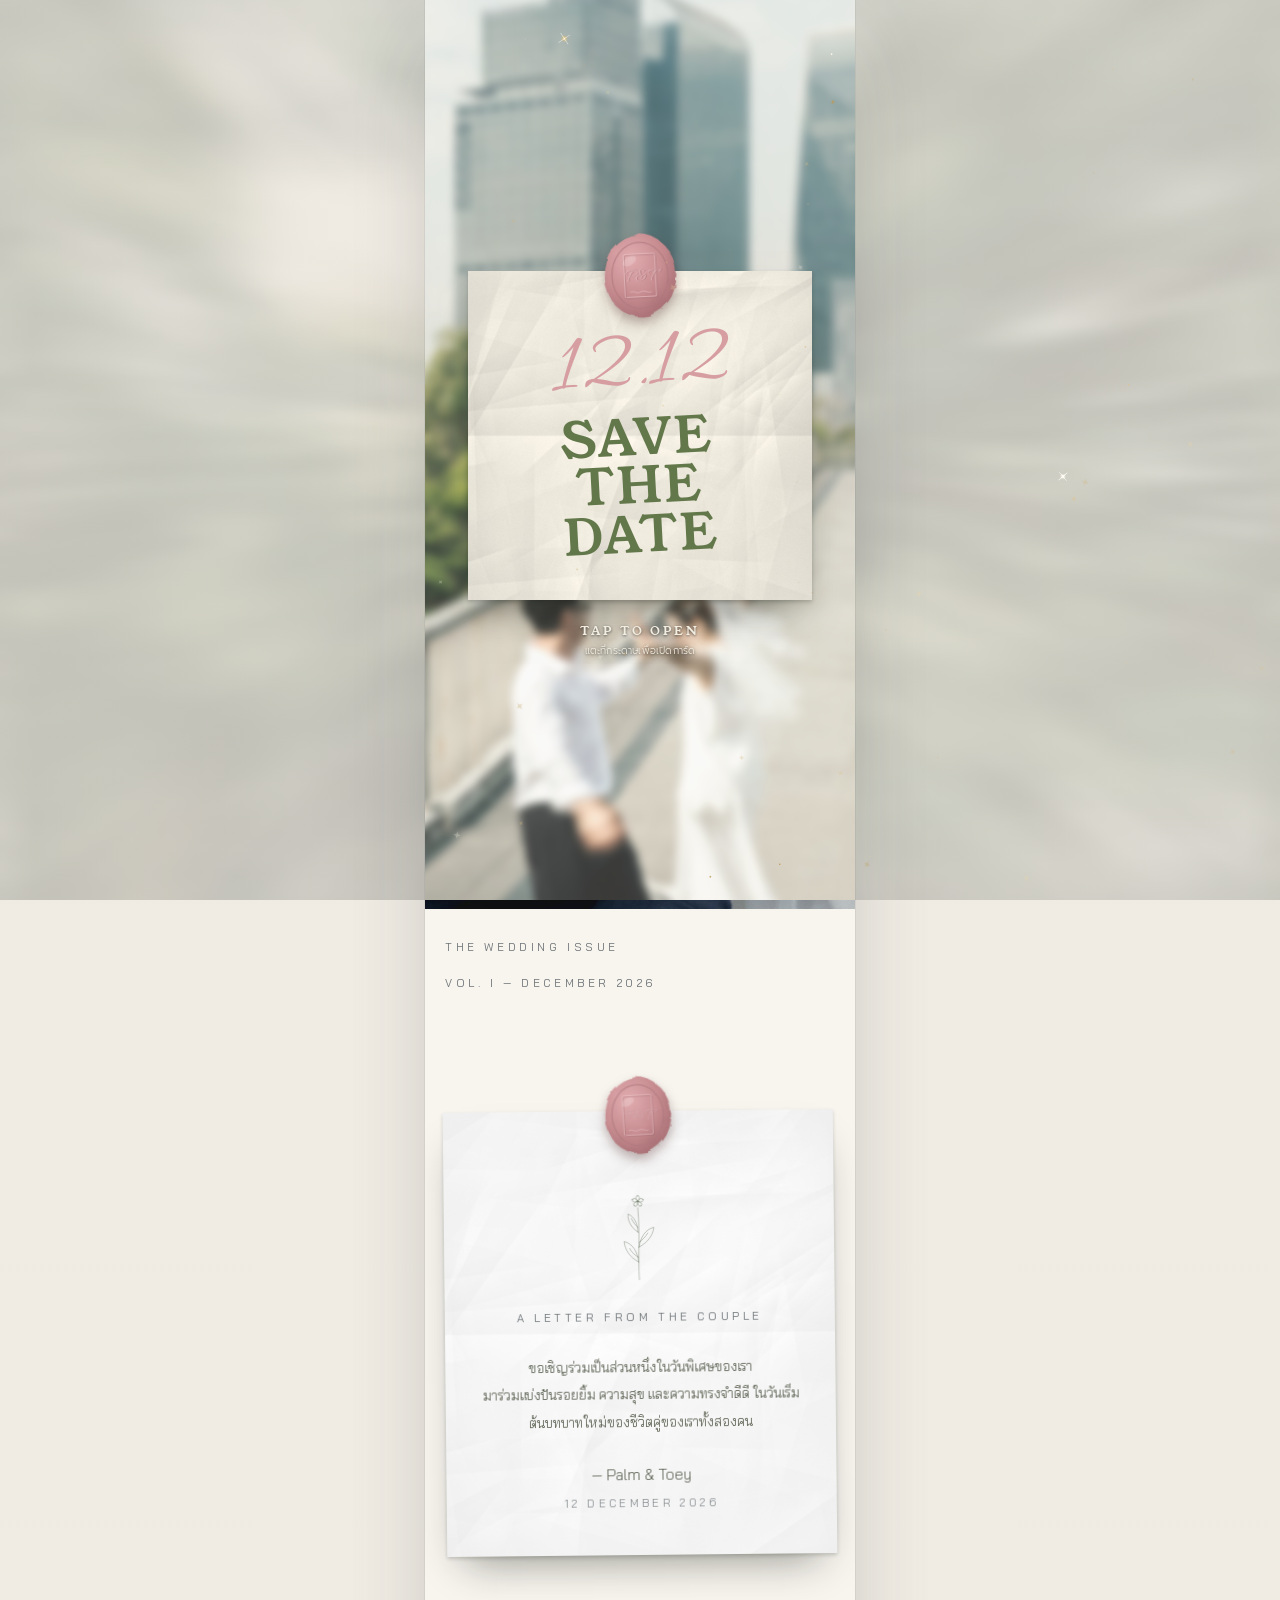
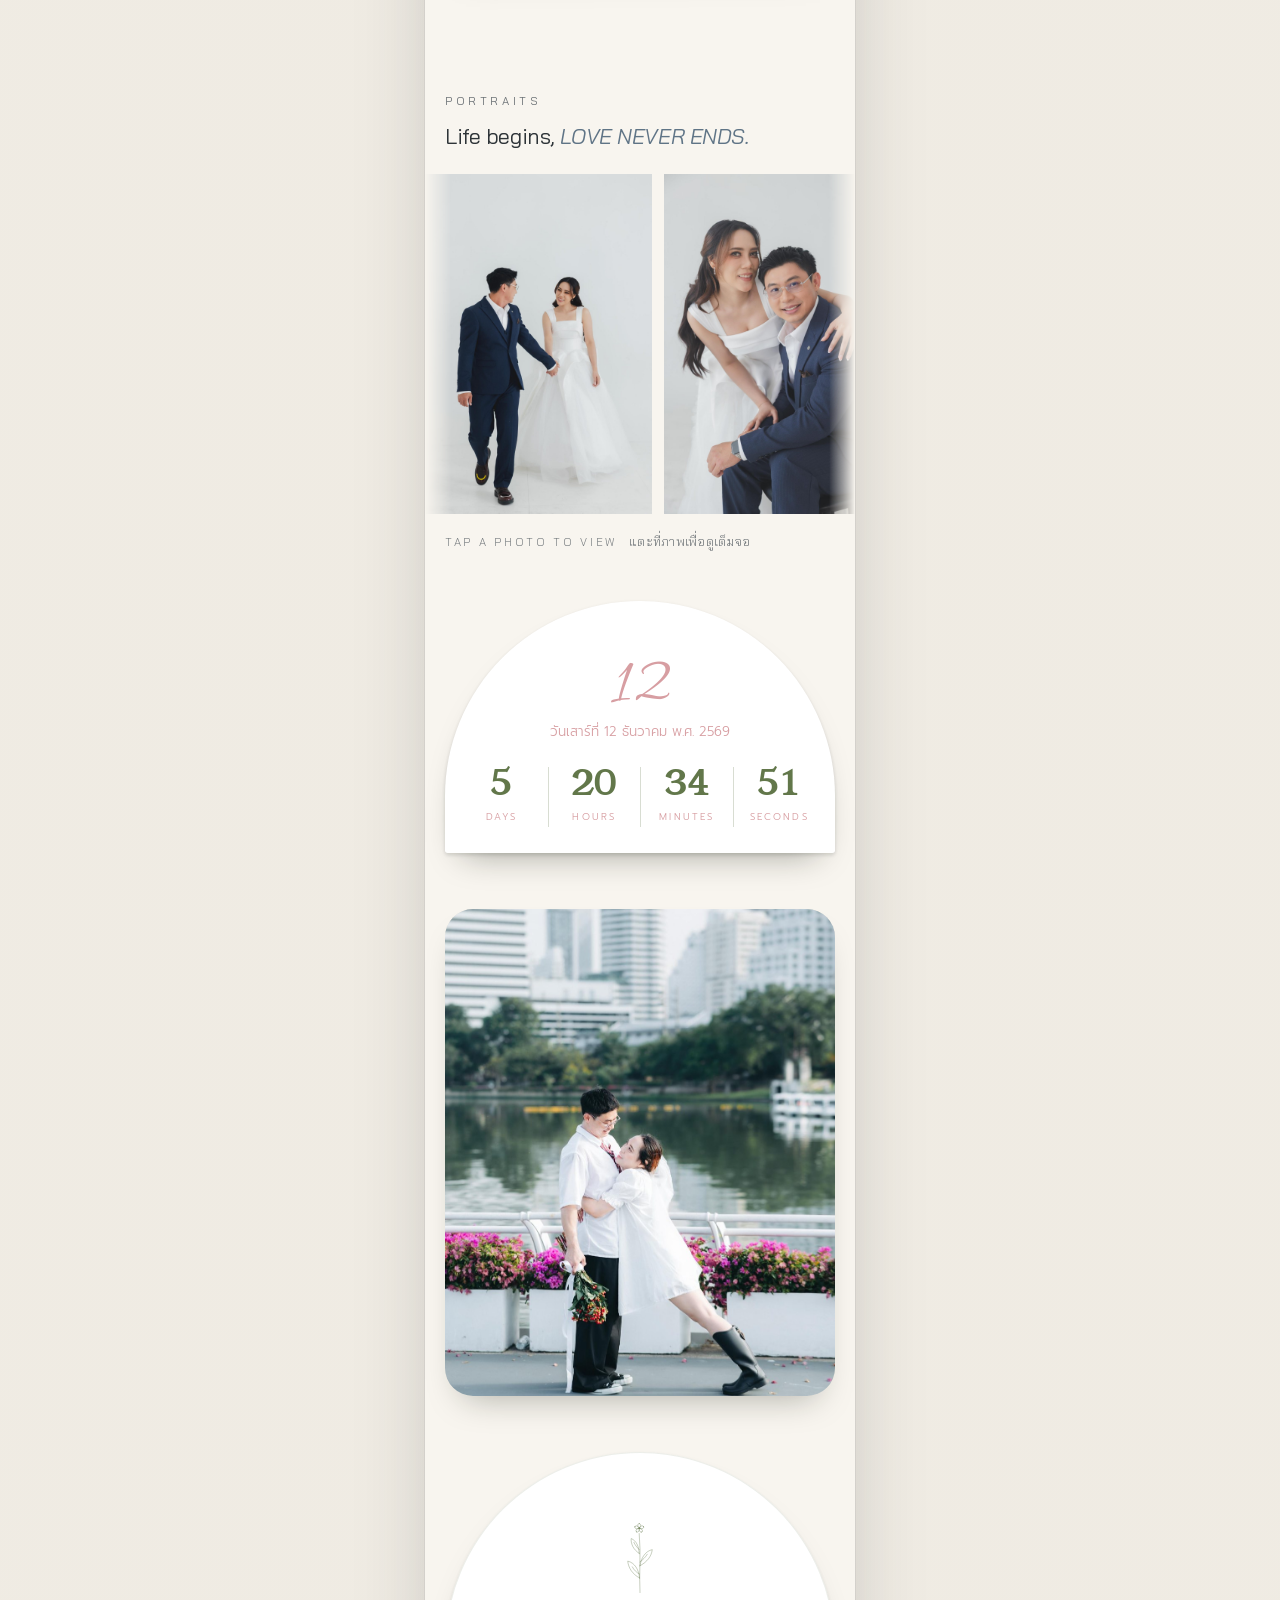
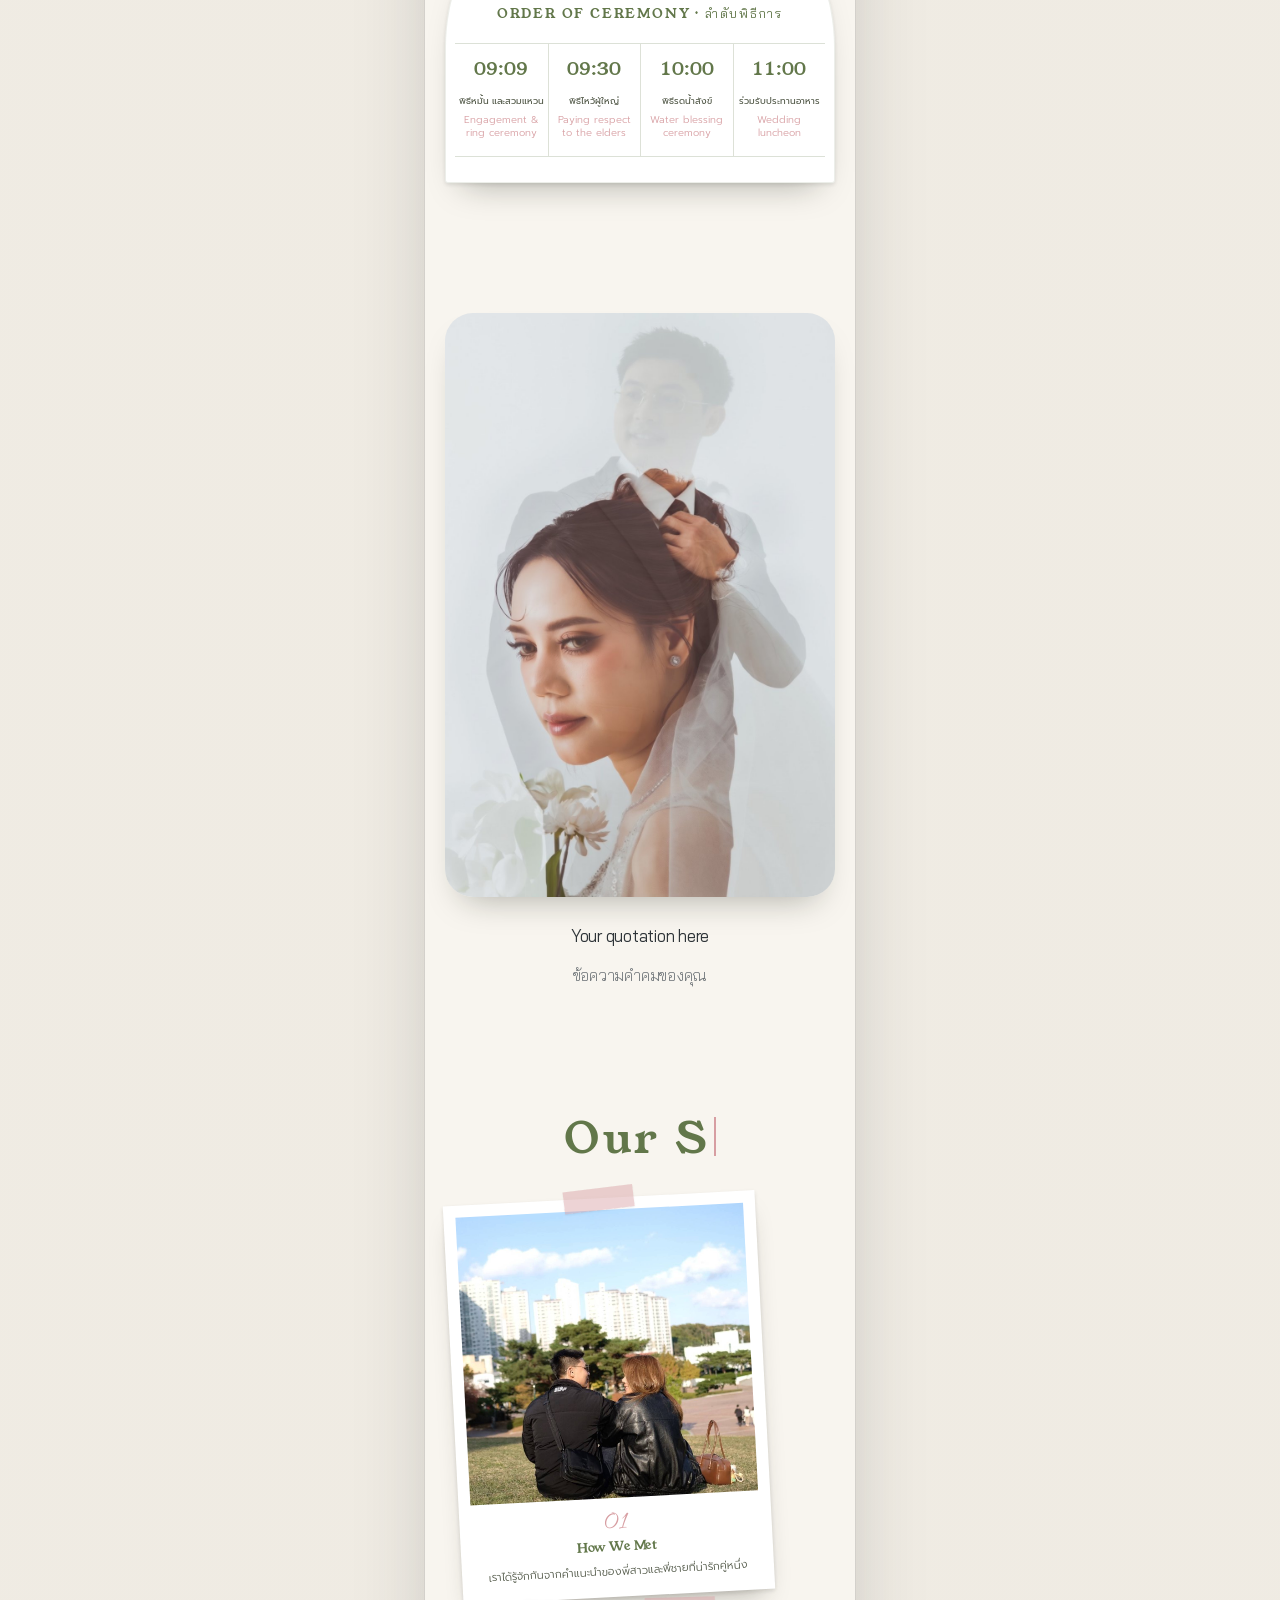
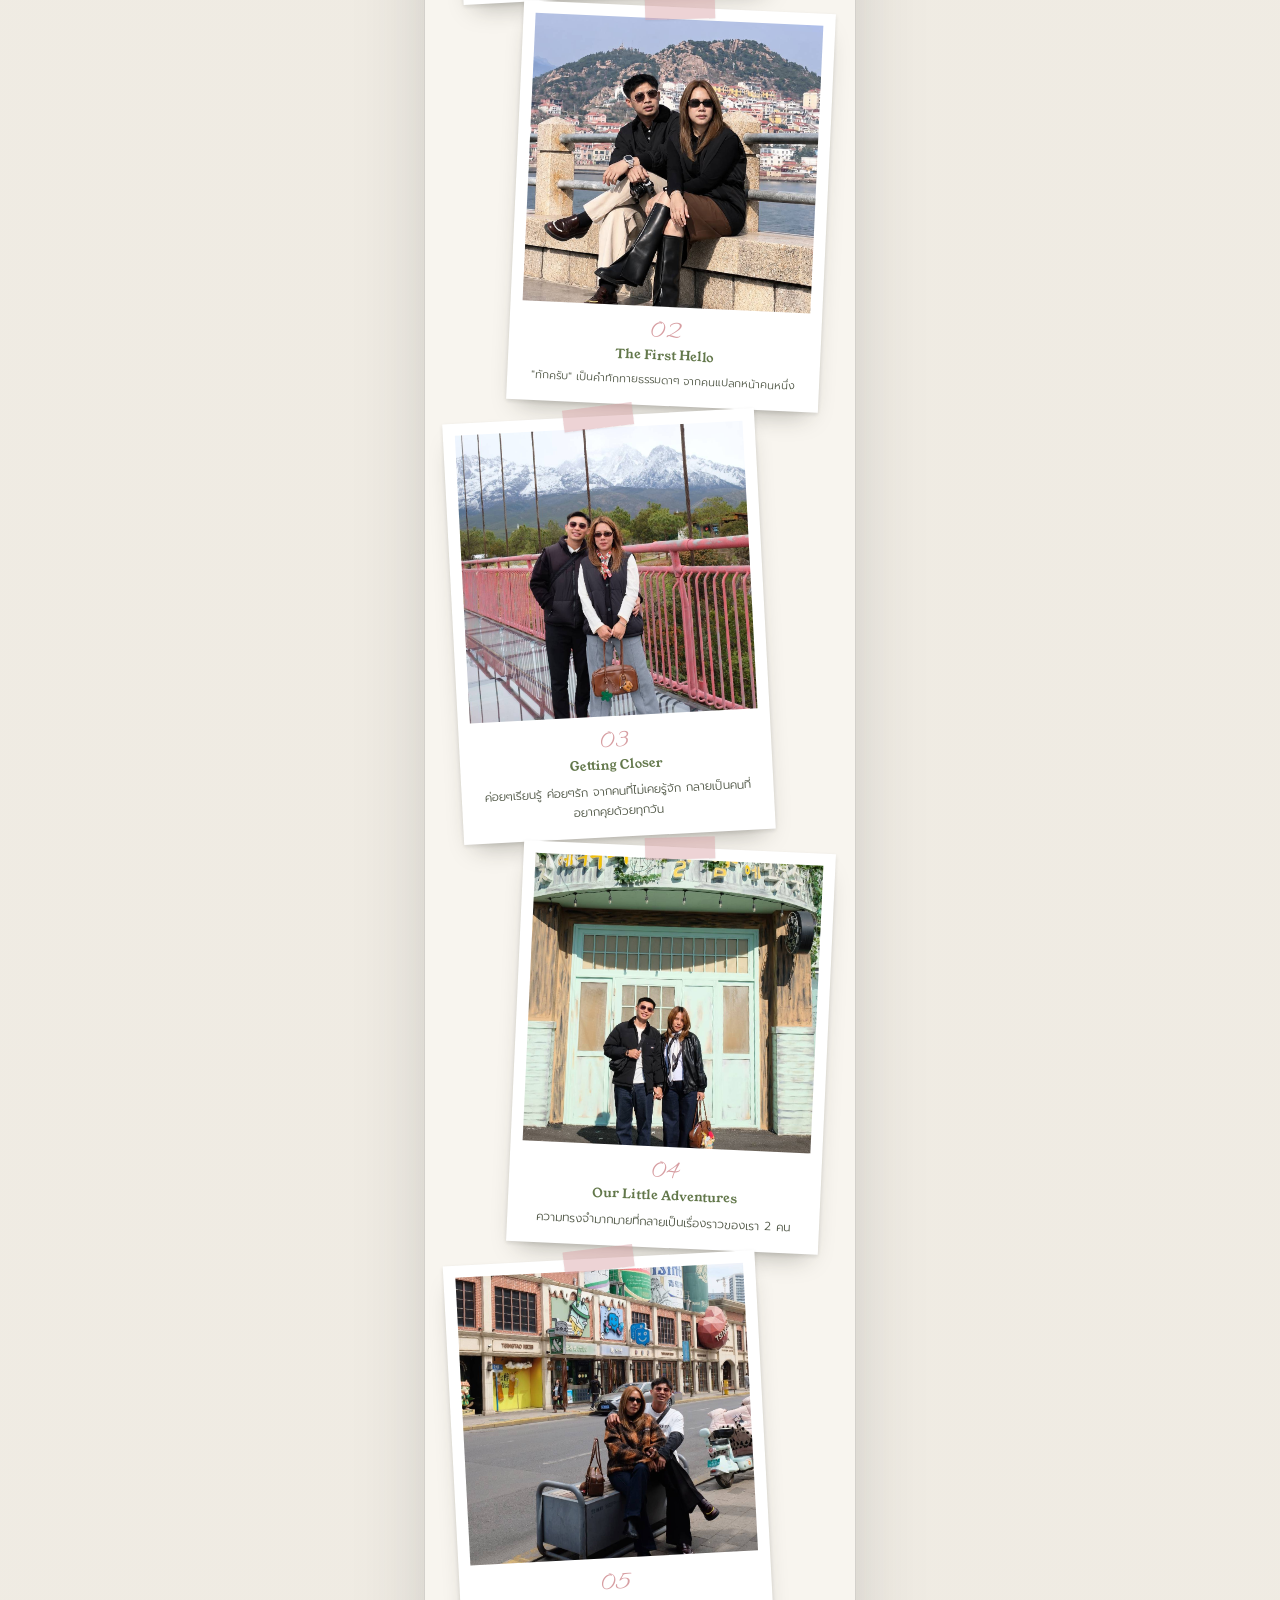
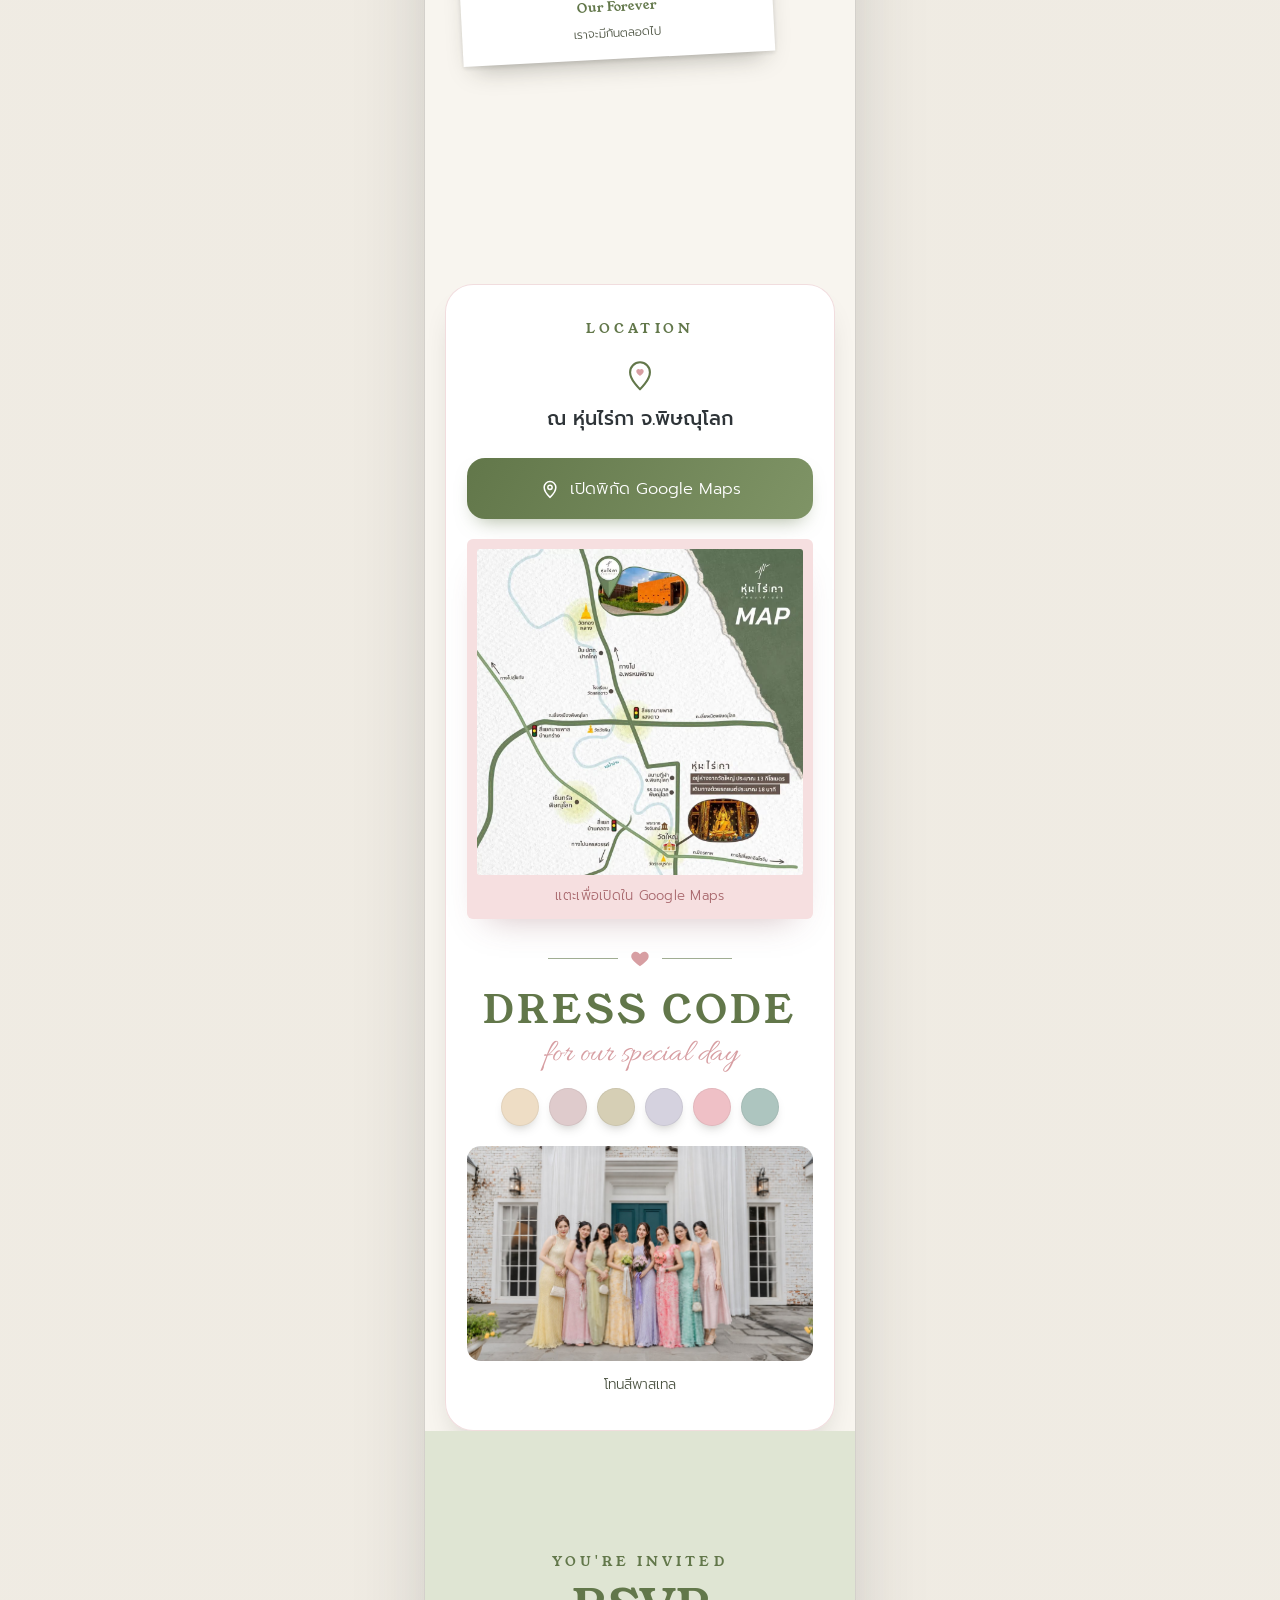
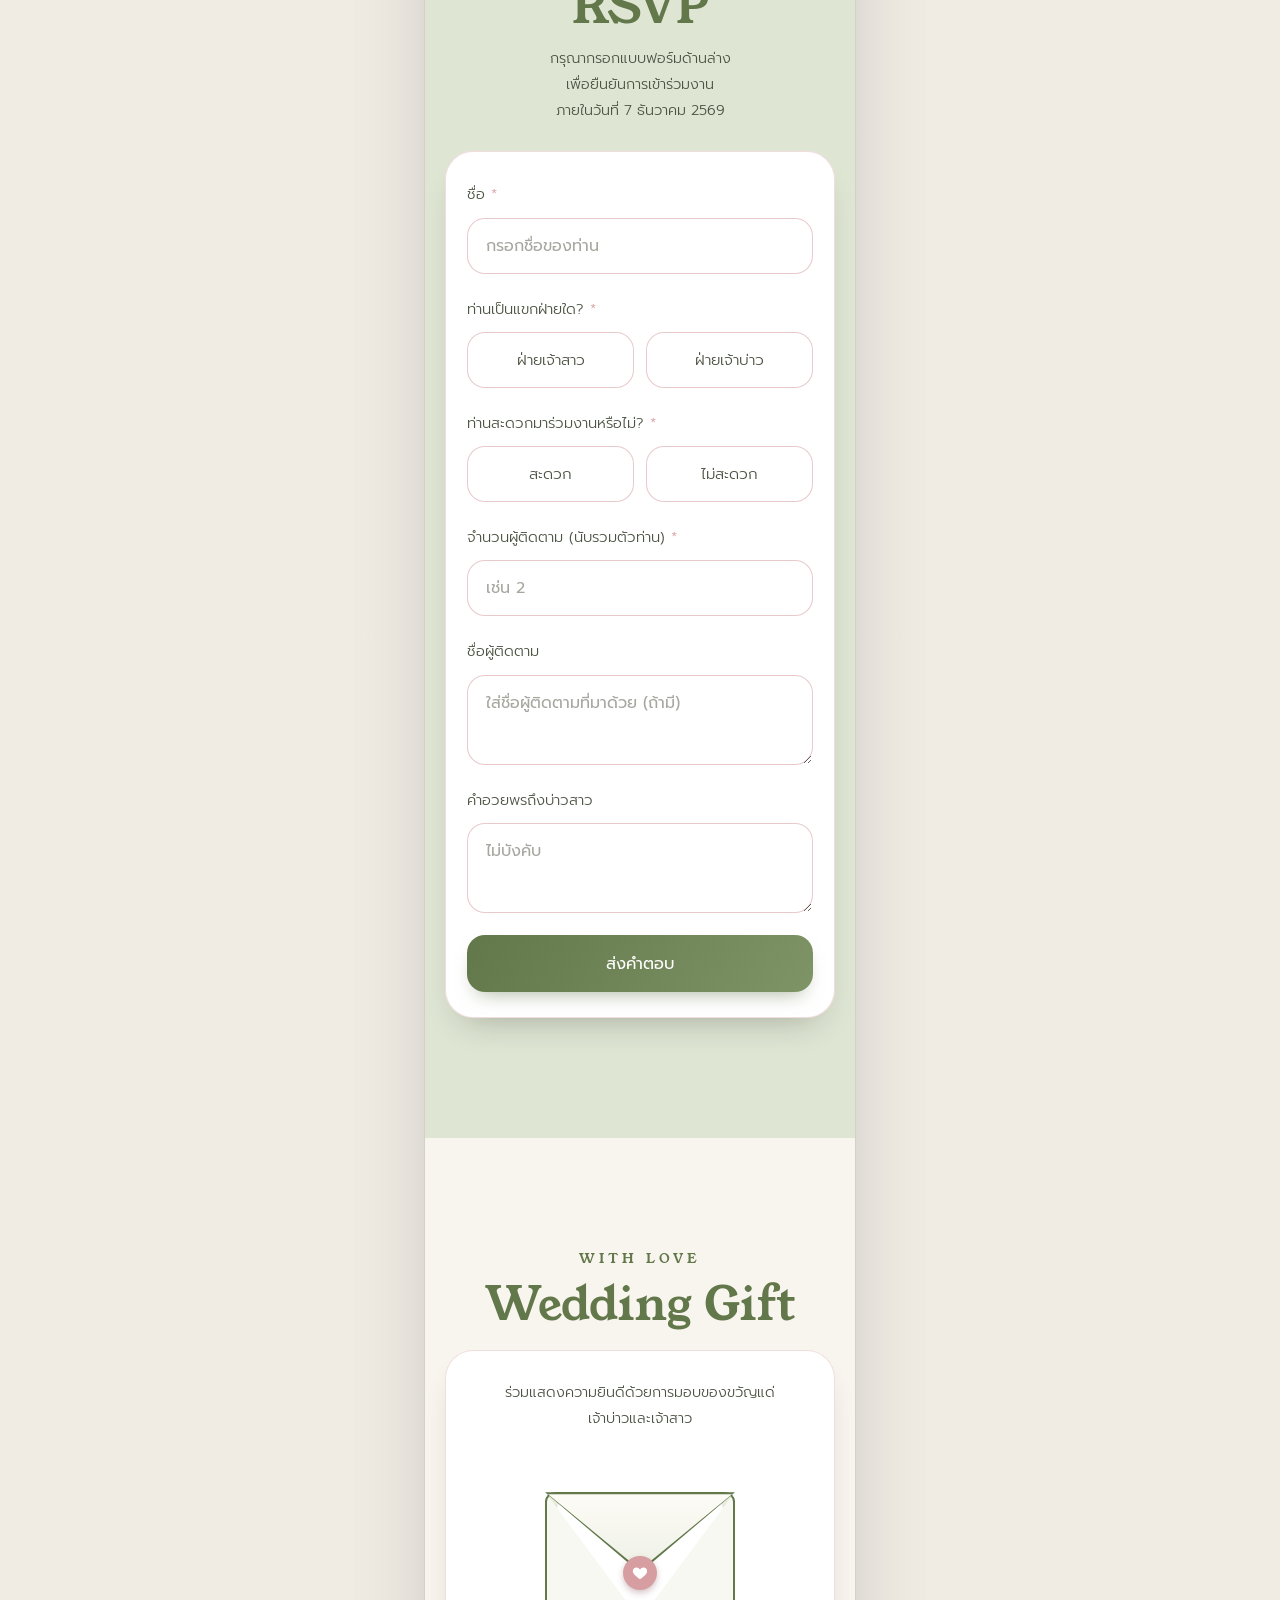
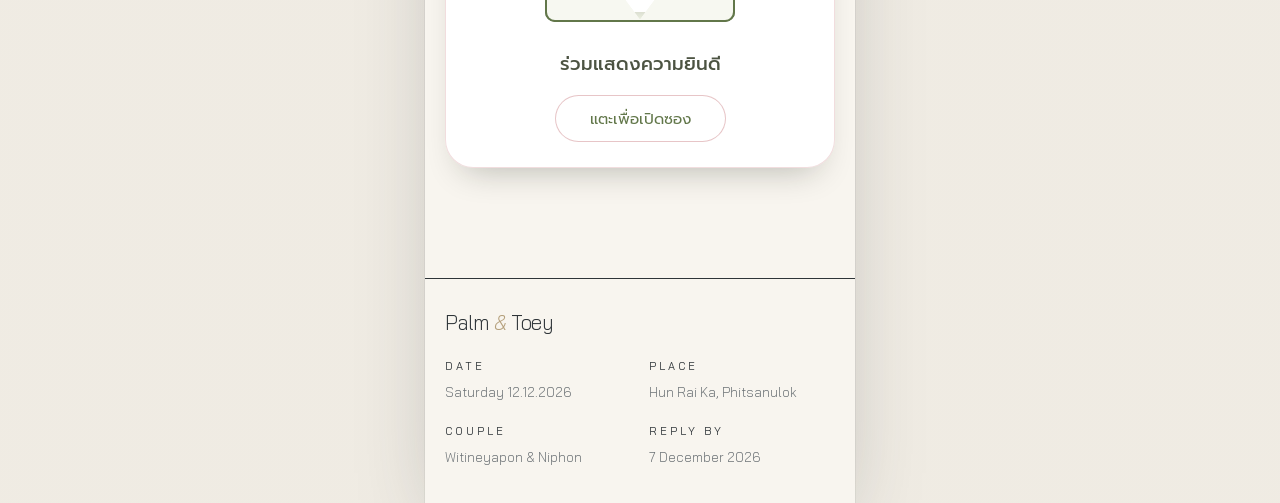
==== commit 266bb9e8: "Rename index.html.html to index.html" ====
--- a/index.html
+++ b/index.html
@@ -1,5 +1,15 @@
 <!doctype html>
-<html lang="th"><head><meta charset="utf-8"><meta name="viewport" content="width=device-width,initial-scale=1,viewport-fit=cover"><style>body{margin:0}img{max-width:100%}[hidden]{display:none!important}</style></head><body>
+<html lang="th"><head><meta charset="utf-8"><meta name="viewport" content="width=device-width,initial-scale=1,viewport-fit=cover"><title>Palm &amp; Toey · 12.12.2026</title>
+<meta name="description" content="ขอเชิญร่วมเป็นส่วนหนึ่งในวันพิเศษของเรา · 12 ธันวาคม 2569 · หุ่นไร่กา พิษณุโลก">
+<meta property="og:type" content="website">
+<meta property="og:url" content="https://witineyapon-arch.github.io/palm-toey-wedding/">
+<meta property="og:title" content="Palm &amp; Toey · Wedding Invitation">
+<meta property="og:description" content="ขอเชิญร่วมเป็นส่วนหนึ่งในวันพิเศษของเรา · 12 ธันวาคม 2569 · หุ่นไร่กา พิษณุโลก">
+<meta property="og:image" content="https://witineyapon-arch.github.io/palm-toey-wedding/og-cover.jpg">
+<meta property="og:image:width" content="1200"><meta property="og:image:height" content="630">
+<meta name="twitter:card" content="summary_large_image">
+<meta name="twitter:image" content="https://witineyapon-arch.github.io/palm-toey-wedding/og-cover.jpg">
+<style>body{margin:0}img{max-width:100%}[hidden]{display:none!important}</style></head><body>
 <title>Palm &amp; Toey</title>
 <meta name="claude:viewport-fit-sides" content="cover">
 <link rel="preconnect" href="https://fonts.googleapis.com">
@@ -396,12 +406,12 @@
 /* ---------- save the date · crumpled paper on a motion-blurred garden ---------- */
 .crumple{position:relative;overflow:hidden;display:flex;flex-direction:column;align-items:center;gap:clamp(16px,calc(3 * var(--vw)),26px);
   padding:clamp(56px,calc(10 * var(--vw)),90px) max(20px,env(safe-area-inset-right,0px)) clamp(48px,calc(9 * var(--vw)),80px) max(20px,env(safe-area-inset-left,0px));background:#4f5a3e}
-.cr-bg{position:absolute;inset:-20px;background:url("photos/blur-garden.jpg") center/cover;filter:saturate(.85)}
+.cr-bg{position:absolute;inset:-20px;background:url("blur-garden.jpg") center/cover;filter:saturate(.85)}
 .cr-bg::after{content:"";position:absolute;inset:0;background:rgba(40,46,30,.12)}
 .crumple > *:not(.cr-bg){position:relative}
 .cr-mark{margin:0;font-family:'Allura','Pinyon Script',cursive;font-size:clamp(1.9rem,calc(7 * var(--vw)),2.6rem);line-height:1;color:#f6efe0;text-shadow:0 1px 10px rgba(0,0,0,.25)}
 .cr-mark i{font-style:normal;font-size:.8em}
-.cr-paper{width:min(calc(84 * var(--vw)),460px);aspect-ratio:900/1240;margin-top:clamp(30px,calc(6 * var(--vw)),46px);background:url("photos/crumple.jpg") center/100% 100%;
+.cr-paper{width:min(calc(84 * var(--vw)),460px);aspect-ratio:900/1240;margin-top:clamp(30px,calc(6 * var(--vw)),46px);background:url("crumple.jpg") center/100% 100%;
   box-shadow:0 22px 40px -18px rgba(20,25,15,.55),0 2px 4px rgba(20,25,15,.2);display:flex;flex-direction:column;align-items:center;justify-content:center;text-align:center;padding:16% 9% 10%}
 .cr-seal{position:absolute;left:50%;top:0;width:24%;transform:translate(-50%,-46%) rotate(-3deg);filter:drop-shadow(0 6px 6px rgba(80,40,40,.35))}
 .cr-seal svg{display:block;width:100%;height:auto}
@@ -424,7 +434,7 @@
 @media (prefers-reduced-motion: reduce){.cr-tap{animation:none}.cr-intro.falling .cr-paper{transform:none;opacity:0}}
 
 /* shorter poster: only 12.12 + SAVE THE DATE, speed-blurred bridge photo */
-.cr-intro .cr-bg{inset:-24px;background-image:url("photos/bridge-dance.jpg");background-size:cover;background-position:center center;filter:blur(4px) brightness(1.04) contrast(.95) saturate(.92);animation:rush 9s ease-in-out infinite alternate}
+.cr-intro .cr-bg{inset:-24px;background-image:url("bridge-dance.jpg");background-size:cover;background-position:center center;filter:blur(4px) brightness(1.04) contrast(.95) saturate(.92);animation:rush 9s ease-in-out infinite alternate}
 .cr-intro .cr-bg::after{background:rgba(250,245,232,.18)}
 @media (max-aspect-ratio:4/5), (min-width:521px){.cr-intro .cr-bg{background-size:auto 122%;background-position:56% 0}}
 .cr-intro .cr-tap{text-shadow:0 1px 3px rgba(0,0,0,.55),0 0 14px rgba(0,0,0,.35)}
@@ -433,7 +443,7 @@
 .cr-intro .cr-num{font-size:clamp(4.4rem,calc(21 * var(--vw)),7.6rem)}
 .cr-intro .cr-head{font-size:clamp(2.5rem,calc(11.5 * var(--vw)),4.4rem)}
 @media (prefers-reduced-motion: reduce){.cr-intro .cr-bg{animation:none}}
-.letter .col{position:relative;background:linear-gradient(rgba(255,255,255,.62),rgba(255,255,255,.62)),url("photos/crumple.jpg") center/100% 100%;background-blend-mode:normal,luminosity;background-color:#fff;box-shadow:0 22px 40px -18px rgba(20,25,15,.45),0 2px 4px rgba(20,25,15,.18);transform:rotate(-.6deg);margin-top:28px;padding:clamp(40px,calc(8 * var(--vw)),64px) clamp(22px,calc(5 * var(--vw)),48px)}
+.letter .col{position:relative;background:linear-gradient(rgba(255,255,255,.62),rgba(255,255,255,.62)),url("crumple.jpg") center/100% 100%;background-blend-mode:normal,luminosity;background-color:#fff;box-shadow:0 22px 40px -18px rgba(20,25,15,.45),0 2px 4px rgba(20,25,15,.18);transform:rotate(-.6deg);margin-top:28px;padding:clamp(40px,calc(8 * var(--vw)),64px) clamp(22px,calc(5 * var(--vw)),48px)}
 .letter .col{padding-top:76px}
 .top .mono{display:inline-block;opacity:0}
 body:not(.intro-on) .top .mono{animation:monoIn 3.4s cubic-bezier(.16,.8,.24,1) .2s both}
@@ -657,7 +667,7 @@
 :root{--vw:1vw}
 @media (min-width:521px){
   :root{--vw:4.3px;--phone:430px;--side:calc((100vw - var(--phone)) / 2)}
-  html{background:linear-gradient(rgba(236,231,221,.82),rgba(236,231,221,.82)),url("photos/blur-garden.jpg") center/cover fixed;min-height:100%}
+  html{background:linear-gradient(rgba(236,231,221,.82),rgba(236,231,221,.82)),url("blur-garden.jpg") center/cover fixed;min-height:100%}
   body{max-width:var(--phone);margin:0 auto!important;min-height:100vh;box-shadow:0 0 0 1px rgba(46,52,56,.06),0 30px 80px -20px rgba(46,52,56,.28)}
   .opening,.cr-intro,.lb,.ls-stage.lightbox,#glitter{left:var(--side)!important;right:var(--side)!important;width:auto!important}
   .music{right:calc(var(--side) + 16px)}
@@ -713,7 +723,7 @@
   <!-- COVER -->
   <section class="wrap cover" id="cover" aria-label="Cover">
     <div style="position:relative">
-      <div class="ph ph-dusk" data-photo="cover"><img src="photos/studio-4.jpg" alt="Palm rests her chin on Toey's shoulder as they both laugh" style="object-position:50% 22%" loading="eager" decoding="async"></div>
+      <div class="ph ph-dusk" data-photo="cover"><img src="studio-4.jpg" alt="Palm rests her chin on Toey's shoulder as they both laugh" style="object-position:50% 22%" loading="eager" decoding="async"></div>
       <div class="cover-shade"></div>
       <div class="cover-text">
         <div class="cover-top"><p class="label">The Wedding Issue</p><p class="label">Vol. I — December 2026</p></div>
@@ -753,7 +763,7 @@
       <h2 class="head"><span class="label" style="display:block;margin-bottom:18px">Portraits</span>Life begins, <i>LOVE NEVER ENDS.</i></h2>
     </div>
     <div class="reel-view" id="reelView">
-      <div class="reel-track" id="reelTrack"><button class="reel-item" type="button" data-i="0" aria-label="ดูภาพเต็ม ภาพที่ 1"><img src="photos/studio-2.jpg" alt="Palm and Toey walk hand in hand in the studio" loading="lazy" decoding="async"></button><button class="reel-item" type="button" data-i="1" aria-label="ดูภาพเต็ม ภาพที่ 2"><img src="photos/studio-3.jpg" alt="Palm with her arm around Toey, both smiling at the camera" loading="lazy" decoding="async"></button><button class="reel-item" type="button" data-i="2" aria-label="ดูภาพเต็ม ภาพที่ 3"><img src="photos/studio-5.jpg" alt="Palm seated in her gown with a bouquet of white lilies" loading="lazy" decoding="async"></button><button class="reel-item" type="button" data-i="3" aria-label="ดูภาพเต็ม ภาพที่ 4"><img src="photos/studio-6.jpg" alt="Palm looks back as Toey holds white lilies behind his back" loading="lazy" decoding="async"></button><button class="reel-item" type="button" data-i="4" aria-label="ดูภาพเต็ม ภาพที่ 5"><img src="photos/studio-7.jpg" alt="Palm smiles down at her bouquet of white lilies" loading="lazy" decoding="async"></button><button class="reel-item" type="button" data-i="5" aria-label="ดูภาพเต็ม ภาพที่ 6"><img src="photos/studio-8.jpg" alt="Toey seated in a navy suit, smiling" loading="lazy" decoding="async"></button><button class="reel-item" type="button" data-i="6" aria-label="ดูภาพเต็ม ภาพที่ 7"><img src="photos/studio-9.jpg" alt="Palm and Toey walk hand in hand in sunglasses" loading="lazy" decoding="async"></button><button class="reel-item" type="button" data-i="7" aria-label="ดูภาพเต็ม ภาพที่ 8"><img src="photos/studio-10.jpg" alt="Palm in a beaded gown with a long train, holding lilies" loading="lazy" decoding="async"></button><button class="reel-item" type="button" data-i="8" aria-label="ดูภาพเต็ม ภาพที่ 9"><img src="photos/studio-11.jpg" alt="Palm rests her hand on Toey's shoulder" loading="lazy" decoding="async"></button><button class="reel-item" type="button" data-i="9" aria-label="ดูภาพเต็ม ภาพที่ 10"><img src="photos/studio-12.jpg" alt="Palm and Toey hold hands and smile at each other in sunglasses" loading="lazy" decoding="async"></button><button class="reel-item" type="button" data-i="10" aria-label="ดูภาพเต็ม ภาพที่ 11"><img src="photos/studio-13.jpg" alt="Palm and Toey seated, smiling at each other" loading="lazy" decoding="async"></button><button class="reel-item" type="button" data-i="11" aria-label="ดูภาพเต็ม ภาพที่ 12" style="aspect-ratio:3/2"><img src="photos/studio-14.jpg" alt="Palm and Toey seated side by side, smiling at the camera" loading="lazy" decoding="async"></button><button class="reel-item" type="button" data-i="12" aria-label="ดูภาพเต็ม ภาพที่ 13"><img src="photos/studio-15.jpg" alt="Palm rests her hands on Toey's shoulder, both smiling" loading="lazy" decoding="async"></button><button class="reel-item" type="button" data-i="13" aria-label="ดูภาพเต็ม ภาพที่ 14"><img src="photos/studio-16.jpg" alt="Close portrait of Palm in her veil" loading="lazy" decoding="async"></button><button class="reel-item" type="button" data-i="14" aria-label="ดูภาพเต็ม ภาพที่ 15"><img src="photos/studio-17.jpg" alt="Toey with his jacket over his arm" loading="lazy" decoding="async"></button><button class="reel-item" type="button" data-i="15" aria-label="ดูภาพเต็ม ภาพที่ 16"><img src="photos/studio-20.jpg" alt="Toey smiling with his jacket over his arm" loading="lazy" decoding="async"></button><button class="reel-item" type="button" data-i="0" tabindex="-1" aria-hidden="true"><img src="photos/studio-2.jpg" alt="" loading="lazy" decoding="async"></button><button class="reel-item" type="button" data-i="1" tabindex="-1" aria-hidden="true"><img src="photos/studio-3.jpg" alt="" loading="lazy" decoding="async"></button><button class="reel-item" type="button" data-i="2" tabindex="-1" aria-hidden="true"><img src="photos/studio-5.jpg" alt="" loading="lazy" decoding="async"></button><button class="reel-item" type="button" data-i="3" tabindex="-1" aria-hidden="true"><img src="photos/studio-6.jpg" alt="" loading="lazy" decoding="async"></button><button class="reel-item" type="button" data-i="4" tabindex="-1" aria-hidden="true"><img src="photos/studio-7.jpg" alt="" loading="lazy" decoding="async"></button><button class="reel-item" type="button" data-i="5" tabindex="-1" aria-hidden="true"><img src="photos/studio-8.jpg" alt="" loading="lazy" decoding="async"></button><button class="reel-item" type="button" data-i="6" tabindex="-1" aria-hidden="true"><img src="photos/studio-9.jpg" alt="" loading="lazy" decoding="async"></button><button class="reel-item" type="button" data-i="7" tabindex="-1" aria-hidden="true"><img src="photos/studio-10.jpg" alt="" loading="lazy" decoding="async"></button><button class="reel-item" type="button" data-i="8" tabindex="-1" aria-hidden="true"><img src="photos/studio-11.jpg" alt="" loading="lazy" decoding="async"></button><button class="reel-item" type="button" data-i="9" tabindex="-1" aria-hidden="true"><img src="photos/studio-12.jpg" alt="" loading="lazy" decoding="async"></button><button class="reel-item" type="button" data-i="10" tabindex="-1" aria-hidden="true"><img src="photos/studio-13.jpg" alt="" loading="lazy" decoding="async"></button><button class="reel-item" type="button" data-i="11" tabindex="-1" aria-hidden="true" style="aspect-ratio:3/2"><img src="photos/studio-14.jpg" alt="" loading="lazy" decoding="async"></button><button class="reel-item" type="button" data-i="12" tabindex="-1" aria-hidden="true"><img src="photos/studio-15.jpg" alt="" loading="lazy" decoding="async"></button><button class="reel-item" type="button" data-i="13" tabindex="-1" aria-hidden="true"><img src="photos/studio-16.jpg" alt="" loading="lazy" decoding="async"></button><button class="reel-item" type="button" data-i="14" tabindex="-1" aria-hidden="true"><img src="photos/studio-17.jpg" alt="" loading="lazy" decoding="async"></button><button class="reel-item" type="button" data-i="15" tabindex="-1" aria-hidden="true"><img src="photos/studio-20.jpg" alt="" loading="lazy" decoding="async"></button></div>
+      <div class="reel-track" id="reelTrack"><button class="reel-item" type="button" data-i="0" aria-label="ดูภาพเต็ม ภาพที่ 1"><img src="studio-2.jpg" alt="Palm and Toey walk hand in hand in the studio" loading="lazy" decoding="async"></button><button class="reel-item" type="button" data-i="1" aria-label="ดูภาพเต็ม ภาพที่ 2"><img src="studio-3.jpg" alt="Palm with her arm around Toey, both smiling at the camera" loading="lazy" decoding="async"></button><button class="reel-item" type="button" data-i="2" aria-label="ดูภาพเต็ม ภาพที่ 3"><img src="studio-5.jpg" alt="Palm seated in her gown with a bouquet of white lilies" loading="lazy" decoding="async"></button><button class="reel-item" type="button" data-i="3" aria-label="ดูภาพเต็ม ภาพที่ 4"><img src="studio-6.jpg" alt="Palm looks back as Toey holds white lilies behind his back" loading="lazy" decoding="async"></button><button class="reel-item" type="button" data-i="4" aria-label="ดูภาพเต็ม ภาพที่ 5"><img src="studio-7.jpg" alt="Palm smiles down at her bouquet of white lilies" loading="lazy" decoding="async"></button><button class="reel-item" type="button" data-i="5" aria-label="ดูภาพเต็ม ภาพที่ 6"><img src="studio-8.jpg" alt="Toey seated in a navy suit, smiling" loading="lazy" decoding="async"></button><button class="reel-item" type="button" data-i="6" aria-label="ดูภาพเต็ม ภาพที่ 7"><img src="studio-9.jpg" alt="Palm and Toey walk hand in hand in sunglasses" loading="lazy" decoding="async"></button><button class="reel-item" type="button" data-i="7" aria-label="ดูภาพเต็ม ภาพที่ 8"><img src="studio-10.jpg" alt="Palm in a beaded gown with a long train, holding lilies" loading="lazy" decoding="async"></button><button class="reel-item" type="button" data-i="8" aria-label="ดูภาพเต็ม ภาพที่ 9"><img src="studio-11.jpg" alt="Palm rests her hand on Toey's shoulder" loading="lazy" decoding="async"></button><button class="reel-item" type="button" data-i="9" aria-label="ดูภาพเต็ม ภาพที่ 10"><img src="studio-12.jpg" alt="Palm and Toey hold hands and smile at each other in sunglasses" loading="lazy" decoding="async"></button><button class="reel-item" type="button" data-i="10" aria-label="ดูภาพเต็ม ภาพที่ 11"><img src="studio-13.jpg" alt="Palm and Toey seated, smiling at each other" loading="lazy" decoding="async"></button><button class="reel-item" type="button" data-i="11" aria-label="ดูภาพเต็ม ภาพที่ 12" style="aspect-ratio:3/2"><img src="studio-14.jpg" alt="Palm and Toey seated side by side, smiling at the camera" loading="lazy" decoding="async"></button><button class="reel-item" type="button" data-i="12" aria-label="ดูภาพเต็ม ภาพที่ 13"><img src="studio-15.jpg" alt="Palm rests her hands on Toey's shoulder, both smiling" loading="lazy" decoding="async"></button><button class="reel-item" type="button" data-i="13" aria-label="ดูภาพเต็ม ภาพที่ 14"><img src="studio-16.jpg" alt="Close portrait of Palm in her veil" loading="lazy" decoding="async"></button><button class="reel-item" type="button" data-i="14" aria-label="ดูภาพเต็ม ภาพที่ 15"><img src="studio-17.jpg" alt="Toey with his jacket over his arm" loading="lazy" decoding="async"></button><button class="reel-item" type="button" data-i="15" aria-label="ดูภาพเต็ม ภาพที่ 16"><img src="studio-20.jpg" alt="Toey smiling with his jacket over his arm" loading="lazy" decoding="async"></button><button class="reel-item" type="button" data-i="0" tabindex="-1" aria-hidden="true"><img src="studio-2.jpg" alt="" loading="lazy" decoding="async"></button><button class="reel-item" type="button" data-i="1" tabindex="-1" aria-hidden="true"><img src="studio-3.jpg" alt="" loading="lazy" decoding="async"></button><button class="reel-item" type="button" data-i="2" tabindex="-1" aria-hidden="true"><img src="studio-5.jpg" alt="" loading="lazy" decoding="async"></button><button class="reel-item" type="button" data-i="3" tabindex="-1" aria-hidden="true"><img src="studio-6.jpg" alt="" loading="lazy" decoding="async"></button><button class="reel-item" type="button" data-i="4" tabindex="-1" aria-hidden="true"><img src="studio-7.jpg" alt="" loading="lazy" decoding="async"></button><button class="reel-item" type="button" data-i="5" tabindex="-1" aria-hidden="true"><img src="studio-8.jpg" alt="" loading="lazy" decoding="async"></button><button class="reel-item" type="button" data-i="6" tabindex="-1" aria-hidden="true"><img src="studio-9.jpg" alt="" loading="lazy" decoding="async"></button><button class="reel-item" type="button" data-i="7" tabindex="-1" aria-hidden="true"><img src="studio-10.jpg" alt="" loading="lazy" decoding="async"></button><button class="reel-item" type="button" data-i="8" tabindex="-1" aria-hidden="true"><img src="studio-11.jpg" alt="" loading="lazy" decoding="async"></button><button class="reel-item" type="button" data-i="9" tabindex="-1" aria-hidden="true"><img src="studio-12.jpg" alt="" loading="lazy" decoding="async"></button><button class="reel-item" type="button" data-i="10" tabindex="-1" aria-hidden="true"><img src="studio-13.jpg" alt="" loading="lazy" decoding="async"></button><button class="reel-item" type="button" data-i="11" tabindex="-1" aria-hidden="true" style="aspect-ratio:3/2"><img src="studio-14.jpg" alt="" loading="lazy" decoding="async"></button><button class="reel-item" type="button" data-i="12" tabindex="-1" aria-hidden="true"><img src="studio-15.jpg" alt="" loading="lazy" decoding="async"></button><button class="reel-item" type="button" data-i="13" tabindex="-1" aria-hidden="true"><img src="studio-16.jpg" alt="" loading="lazy" decoding="async"></button><button class="reel-item" type="button" data-i="14" tabindex="-1" aria-hidden="true"><img src="studio-17.jpg" alt="" loading="lazy" decoding="async"></button><button class="reel-item" type="button" data-i="15" tabindex="-1" aria-hidden="true"><img src="studio-20.jpg" alt="" loading="lazy" decoding="async"></button></div>
     </div>
     <div class="wrap"><p class="reel-hint"><span>Tap a photo to view</span><span class="th">แตะที่ภาพเพื่อดูเต็มจอ</span></p></div>
   </section>
@@ -769,7 +779,7 @@
           <div><b id="cM">--</b><span>Minutes</span></div>
           <div><b id="cS">--</b><span>Seconds</span></div>
         </div>
-        <div class="fade-show" id="fadeShow" role="img" aria-label="Palm and Toey photographs"><img src="photos/fade-1.jpg" alt="Palm hugs Toey and smiles up at him by the lake, bougainvillea behind them" class="on" loading="eager" decoding="async"><img src="photos/fade-2.jpg" alt="Palm and Toey hold hands as they walk across the grass, Toey carrying red berries" class="" loading="lazy" decoding="async"><img src="photos/fade-3.jpg" alt="Palm and Toey walk arm in arm along the lakeside path" class="" loading="lazy" decoding="async"><img src="photos/fade-4.jpg" alt="Palm and Toey hold hands and spin together on the lawn" class="" loading="lazy" decoding="async"><img src="photos/fade-5.jpg" alt="Palm leads Toey by the hand up a grassy slope beneath big trees" class="" loading="lazy" decoding="async"><img src="photos/fade-6.jpg" alt="Toey and Palm run hand in hand down a grassy slope, laughing" class="" style="object-position:32% 50%" loading="lazy" decoding="async"><img src="photos/fade-7.jpg" alt="Palm and Toey lie on the grass laughing, Palm looking up at Toey" class="" loading="lazy" decoding="async"><img src="photos/fade-8.jpg" alt="Palm and Toey walk hand in hand across a lawn under tall trees, Palm kicking up her boot" class="" style="object-position:50% 70%" loading="lazy" decoding="async"></div>
+        <div class="fade-show" id="fadeShow" role="img" aria-label="Palm and Toey photographs"><img src="fade-1.jpg" alt="Palm hugs Toey and smiles up at him by the lake, bougainvillea behind them" class="on" loading="eager" decoding="async"><img src="fade-2.jpg" alt="Palm and Toey hold hands as they walk across the grass, Toey carrying red berries" class="" loading="lazy" decoding="async"><img src="fade-3.jpg" alt="Palm and Toey walk arm in arm along the lakeside path" class="" loading="lazy" decoding="async"><img src="fade-4.jpg" alt="Palm and Toey hold hands and spin together on the lawn" class="" loading="lazy" decoding="async"><img src="fade-5.jpg" alt="Palm leads Toey by the hand up a grassy slope beneath big trees" class="" loading="lazy" decoding="async"><img src="fade-6.jpg" alt="Toey and Palm run hand in hand down a grassy slope, laughing" class="" style="object-position:32% 50%" loading="lazy" decoding="async"><img src="fade-7.jpg" alt="Palm and Toey lie on the grass laughing, Palm looking up at Toey" class="" loading="lazy" decoding="async"><img src="fade-8.jpg" alt="Palm and Toey walk hand in hand across a lawn under tall trees, Palm kicking up her boot" class="" style="object-position:50% 70%" loading="lazy" decoding="async"></div>
         <div class="prog prog-c">
           <svg class="sprig" aria-hidden="true" style="margin-left:auto"><use href="#sprig"/></svg>
           <p class="label">Order of ceremony · ลำดับพิธีการ</p>
@@ -791,7 +801,7 @@
 
   <section class="wrap pull" aria-label="Quote">
     <!-- QUOTE: replace the two lines below with your chosen quotation (English line, then Thai line) -->
-    <img class="pull-photo" src="photos/quote-portrait.jpg" alt="Double-exposure portrait of Palm in her veil with Toey behind her" loading="lazy" decoding="async">
+    <img class="pull-photo" src="quote-portrait.jpg" alt="Double-exposure portrait of Palm in her veil with Toey behind her" loading="lazy" decoding="async">
     <blockquote id="quoteText">Your quotation here<span class="th">ข้อความคำคมของคุณ</span></blockquote>
   </section>
 
@@ -810,23 +820,23 @@
         <p>From the first hello to the twelfth of December, the chapters that brought us here.</p>
       </div>
       <figure class="plate a">
-        <div class="ph ph-blue" data-photo="1"><img src="photos/story-1.jpg" alt="Palm and Toey sit close together on a grassy hill, looking at each other, with the city behind them" style="object-position:50% 72%" loading="lazy" decoding="async"></div>
+        <div class="ph ph-blue" data-photo="1"><img src="story-1.jpg" alt="Palm and Toey sit close together on a grassy hill, looking at each other, with the city behind them" style="object-position:50% 72%" loading="lazy" decoding="async"></div>
               <figcaption><b>01 | How We Met</b><span class="th">เราได้รู้จักกันจากคำแนะนำของพี่สาวและพี่ชายที่น่ารักคู่หนึ่ง</span></figcaption>
       </figure>
       <figure class="plate b">
-        <div class="ph ph-rose" data-photo="2"><img src="photos/story-2.jpg" alt="Palm and Toey sit side by side on a seaside wall in sunglasses, a hillside town behind them" style="object-position:50% 68%" loading="lazy" decoding="async"></div>
+        <div class="ph ph-rose" data-photo="2"><img src="story-2.jpg" alt="Palm and Toey sit side by side on a seaside wall in sunglasses, a hillside town behind them" style="object-position:50% 68%" loading="lazy" decoding="async"></div>
         <figcaption><b>02 | The First Hello</b><span class="th">"ทักครับ" เป็นคำทักทายธรรมดาๆ จากคนแปลกหน้าคนหนึ่ง</span></figcaption>
       </figure>
       <figure class="plate c">
-        <div class="ph ph-champ" data-photo="3"><img src="photos/story-3.jpg" alt="Palm and Toey stand together on a glass bridge in front of snowy mountains" style="object-position:50% 72%" loading="lazy" decoding="async"></div>
+        <div class="ph ph-champ" data-photo="3"><img src="story-3.jpg" alt="Palm and Toey stand together on a glass bridge in front of snowy mountains" style="object-position:50% 72%" loading="lazy" decoding="async"></div>
         <figcaption><b>03 | Getting Closer</b><span class="th">ค่อยๆเรียนรู้ ค่อยๆรัก จากคนที่ไม่เคยรู้จัก กลายเป็นคนที่อยากคุยด้วยทุกวัน</span></figcaption>
       </figure>
       <figure class="plate d">
-        <div class="ph ph-sage" data-photo="4"><img src="photos/story-4.jpg" alt="Palm and Toey hold hands outside a cafe with a vine-covered sign" style="object-position:50% 74%" loading="lazy" decoding="async"></div>
+        <div class="ph ph-sage" data-photo="4"><img src="story-4.jpg" alt="Palm and Toey hold hands outside a cafe with a vine-covered sign" style="object-position:50% 74%" loading="lazy" decoding="async"></div>
         <figcaption><b>04 | Our Little Adventures</b><span class="th">ความทรงจำมากมายที่กลายเป็นเรื่องราวของเรา 2 คน</span></figcaption>
       </figure>
       <figure class="plate e">
-        <div class="ph"><img src="photos/story-5b.jpg" alt="Palm and Toey sit together on a street bench in front of a brewery with giant beer-can silos" style="object-position:50% 88%" loading="lazy" decoding="async"></div>
+        <div class="ph"><img src="story-5b.jpg" alt="Palm and Toey sit together on a street bench in front of a brewery with giant beer-can silos" style="object-position:50% 88%" loading="lazy" decoding="async"></div>
         <figcaption><b>05 | Our Forever</b><span class="th">เราจะมีกันตลอดไป</span></figcaption>
       </figure>
     </div>
@@ -873,7 +883,7 @@
   <!-- VENUE -->
   <section class="wrap venue" id="venue" aria-label="The Venue">
     <div style="position:relative" hidden>
-      <div class="ph ph-champ" data-photo="venue"><img src="photos/garden-walk.jpg" alt="Palm and Toey walk hand in hand across a lawn under tall trees" style="object-position:50% 80%" loading="lazy" decoding="async"></div>
+      <div class="ph ph-champ" data-photo="venue"><img src="garden-walk.jpg" alt="Palm and Toey walk hand in hand across a lawn under tall trees" style="object-position:50% 80%" loading="lazy" decoding="async"></div>
       <div class="cover-shade"></div>
       <h2 class="venue-name">หุ่นไร่กา</h2>
     </div>
@@ -897,14 +907,14 @@
       <p class="loc-name">ณ หุ่นไร่กา จ.พิษณุโลก</p>
       <a class="rv-btn loc-btn" id="venueBtn" href="https://maps.app.goo.gl/AZe2SXnJsG3DCJJb8" target="_blank" rel="noopener"><svg viewBox="0 0 24 24" aria-hidden="true"><path d="M12 22s7-6.3 7-12a7 7 0 1 0-14 0c0 5.7 7 12 7 12z" fill="none" stroke="currentColor" stroke-width="1.8"/><circle cx="12" cy="10" r="2.6" fill="none" stroke="currentColor" stroke-width="1.8"/></svg>เปิดพิกัด Google Maps</a>
       <a class="venue-map" id="venueMapLink" href="https://maps.app.goo.gl/AZe2SXnJsG3DCJJb8" target="_blank" rel="noopener" aria-label="เปิดแผนที่หุ่นไร่กาใน Google Maps">
-      <img src="photos/venue-map.jpg" alt="แผนที่การเดินทางไปหุ่นไร่กา พิษณุโลก ห่างจากวัดใหญ่ประมาณ 13 กิโลเมตร ขับรถประมาณ 18 นาที" loading="lazy" decoding="async">
+      <img src="venue-map.jpg" alt="แผนที่การเดินทางไปหุ่นไร่กา พิษณุโลก ห่างจากวัดใหญ่ประมาณ 13 กิโลเมตร ขับรถประมาณ 18 นาที" loading="lazy" decoding="async">
       <span class="vm-cta">แตะเพื่อเปิดใน Google Maps</span>
     </a>
       <div class="loc-div" aria-hidden="true"><span></span><svg viewBox="0 0 24 22"><path d="M12 21s-7.5-4.6-10-9.3C.3 8.4 2 4 6 3.4c2.4-.4 4.3.9 6 3 1.7-2.1 3.6-3.4 6-3 4 .6 5.7 5 4 8.3C19.5 16.4 12 21 12 21z" fill="#d79ea2"/></svg><span></span></div>
       <h2 class="dc-title">Dress Code</h2>
       <p class="dc-sub">for our special day</p>
       <div class="dc-swatches" aria-label="โทนสีพาสเทล"><span style="background:#eeddc5" title="เหลืองพาสเทล"></span><span style="background:#dfcbcc" title="ชมพูอ่อน"></span><span style="background:#d6cfb5" title="เขียวเซจ"></span><span style="background:#d5d2df" title="ม่วงลาเวนเดอร์"></span><span style="background:#efc0c6" title="ชมพูพีช"></span><span style="background:#adc5bf" title="เขียวมิ้นต์"></span></div>
-      <div class="dc-slot" id="dressCode"><img src="photos/dress-code.jpg" alt="Dress code inspiration: guests in soft pastel dresses in yellow, pink, sage, lavender, peach and mint" loading="lazy" decoding="async"></div>
+      <div class="dc-slot" id="dressCode"><img src="dress-code.jpg" alt="Dress code inspiration: guests in soft pastel dresses in yellow, pink, sage, lavender, peach and mint" loading="lazy" decoding="async"></div>
       <p class="dc-note">โทนสีพาสเทล</p>
     </div>
   </section>
@@ -999,7 +1009,7 @@
 (function(){
   const btn=$('music');
   /* SONG: path to the background song; leave "" for no music (the music button is hidden) */
-  const SONG="audio/you.mp3";
+  const SONG="you.mp3";
   if(!SONG){btn.hidden=true;return;}
   const audio=new Audio(SONG);
   audio.loop=true;audio.preload='auto';audio.volume=0;
@@ -1124,7 +1134,7 @@
 document.addEventListener('keydown',e=>{if(!done&&(e.key==='Enter'||e.key===' ')&&document.activeElement!==card){e.preventDefault();open();}});
 })();
 </script>
-<script type="application/json" id="storyDefault">{"version": 1, "slides": [{"src": "photos/tree-run.jpg", "title": "How we met", "text": "เราสองคนรู้จักกันจากคำแนะนำของพี่สาวและพี่ชายที่น่ารักคู่หนึ่ง", "alt": "Palm and Toey run hand in hand beneath a great rain tree"}, {"src": "photos/hallway.jpg", "title": "The first hello", "text": "ข้อความแรกที่เต้ยทักมา “สวัสดีครับ”", "alt": "Palm and Toey laughing together in a hotel corridor"}, {"src": "photos/bridge-highfive.jpg", "title": "Every day after", "text": "จากคำทักทายธรรมดาในวันนั้น กลายเป็นเรื่องราวที่เราเลือกเขียนต่อไปด้วยกันทุกวัน", "alt": "Palm and Toey high-five on a footbridge"}, {"src": "photos/lake-dip.jpg", "title": "Growing together", "text": "เติบโตไปด้วยกันทุกฤดูกาล นับตั้งแต่วันนี้และตลอดไป", "alt": "Palm leans back in Toey's arms beside a lake"}, {"src": "photos/garden-walk.jpg", "title": "Hand in hand", "text": "จับมือกันเดินไปข้างหน้า ทีละก้าว", "alt": "Palm and Toey walk hand in hand across a lawn"}, {"src": "photos/laughing-trees.jpg", "title": "Our laughter", "text": "เสียงหัวเราะที่เราแบ่งปันกันทุกวัน", "alt": "Palm and Toey laughing under the trees"}, {"src": "photos/bridge-glance.jpg", "title": "Always you", "text": "หันกลับมามองทีไร ก็ยังเป็นเธอเสมอ", "alt": "Palm glances back, arm in arm with Toey"}, {"src": "photos/bridge-lift.jpg", "title": "Ready for forever", "text": "และวันนี้ เราพร้อมแล้วสำหรับก้าวต่อไปด้วยกัน", "alt": "Toey lifts Palm on a footbridge"}, {"src": "", "title": "Chapter nine", "text": "", "alt": ""}, {"src": "", "title": "Chapter ten", "text": "", "alt": ""}]}</script>
+<script type="application/json" id="storyDefault">{"version": 1, "slides": [{"src": "tree-run.jpg", "title": "How we met", "text": "เราสองคนรู้จักกันจากคำแนะนำของพี่สาวและพี่ชายที่น่ารักคู่หนึ่ง", "alt": "Palm and Toey run hand in hand beneath a great rain tree"}, {"src": "hallway.jpg", "title": "The first hello", "text": "ข้อความแรกที่เต้ยทักมา “สวัสดีครับ”", "alt": "Palm and Toey laughing together in a hotel corridor"}, {"src": "bridge-highfive.jpg", "title": "Every day after", "text": "จากคำทักทายธรรมดาในวันนั้น กลายเป็นเรื่องราวที่เราเลือกเขียนต่อไปด้วยกันทุกวัน", "alt": "Palm and Toey high-five on a footbridge"}, {"src": "lake-dip.jpg", "title": "Growing together", "text": "เติบโตไปด้วยกันทุกฤดูกาล นับตั้งแต่วันนี้และตลอดไป", "alt": "Palm leans back in Toey's arms beside a lake"}, {"src": "garden-walk.jpg", "title": "Hand in hand", "text": "จับมือกันเดินไปข้างหน้า ทีละก้าว", "alt": "Palm and Toey walk hand in hand across a lawn"}, {"src": "laughing-trees.jpg", "title": "Our laughter", "text": "เสียงหัวเราะที่เราแบ่งปันกันทุกวัน", "alt": "Palm and Toey laughing under the trees"}, {"src": "bridge-glance.jpg", "title": "Always you", "text": "หันกลับมามองทีไร ก็ยังเป็นเธอเสมอ", "alt": "Palm glances back, arm in arm with Toey"}, {"src": "bridge-lift.jpg", "title": "Ready for forever", "text": "และวันนี้ เราพร้อมแล้วสำหรับก้าวต่อไปด้วยกัน", "alt": "Toey lifts Palm on a footbridge"}, {"src": "", "title": "Chapter nine", "text": "", "alt": ""}, {"src": "", "title": "Chapter ten", "text": "", "alt": ""}]}</script>
 <script>
 (function(){
 "use strict";
@@ -1313,7 +1323,7 @@
 /* ---------- VENUE SETTINGS: edit these values ----------
    mapsUrl  : your Google Maps share link (the QR code and the Navigate button use it)
    lat, lng : the venue's real GPS coordinates, e.g. 16.8211, 100.2659 (leave null until you have them)
-   qrImage  : optional path to your own QR image (e.g. "photos/venue-qr.png"); leave "" to build one from mapsUrl */
+   qrImage  : optional path to your own QR image (e.g. "venue-qr.png"); leave "" to build one from mapsUrl */
 const VENUE={mapsUrl:"https://maps.app.goo.gl/AZe2SXnJsG3DCJJb8",lat:null,lng:null,qrImage:""};
 (function(){
   const nav=document.getElementById('venueNav'),gps=document.getElementById('venueGps'),box=document.getElementById('venueQrBox');
@@ -1459,9 +1469,9 @@
 </script>
 <script>
 /* ---------- WEDDING GIFT SETTINGS: put your PromptPay QR image path and account name here ----------
-   qrImage : e.g. "photos/promptpay-qr.png" (leave "" until you have it)
+   qrImage : e.g. "promptpay-qr.png" (leave "" until you have it)
    name    : account holder name shown under the QR */
-const GIFT={qrImage:"photos/promptpay-qr.png",name:""};
+const GIFT={qrImage:"promptpay-qr.png",name:""};
 (function(){
   const env=document.getElementById('envBtn');if(!env)return;
   const stage=document.getElementById('giftStage'),qr=document.getElementById('giftQr'),box=document.getElementById('gqBox');
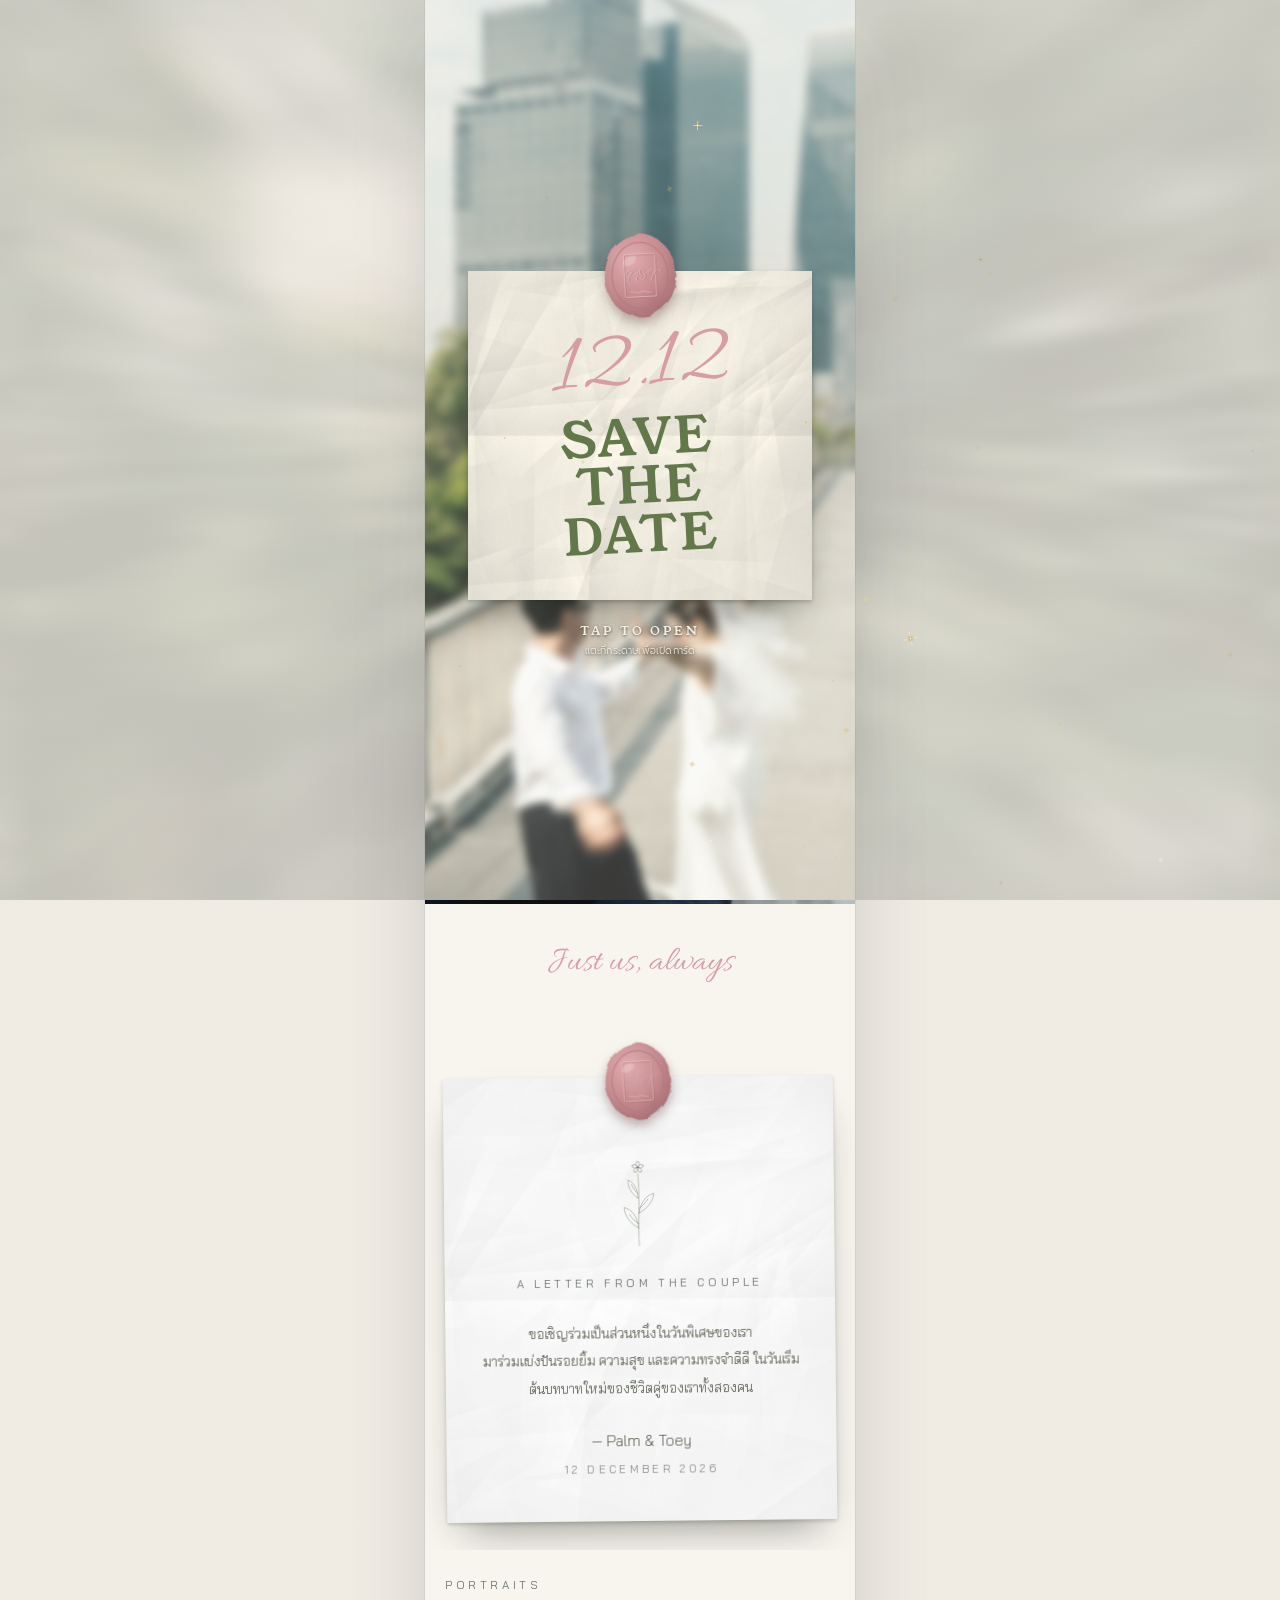
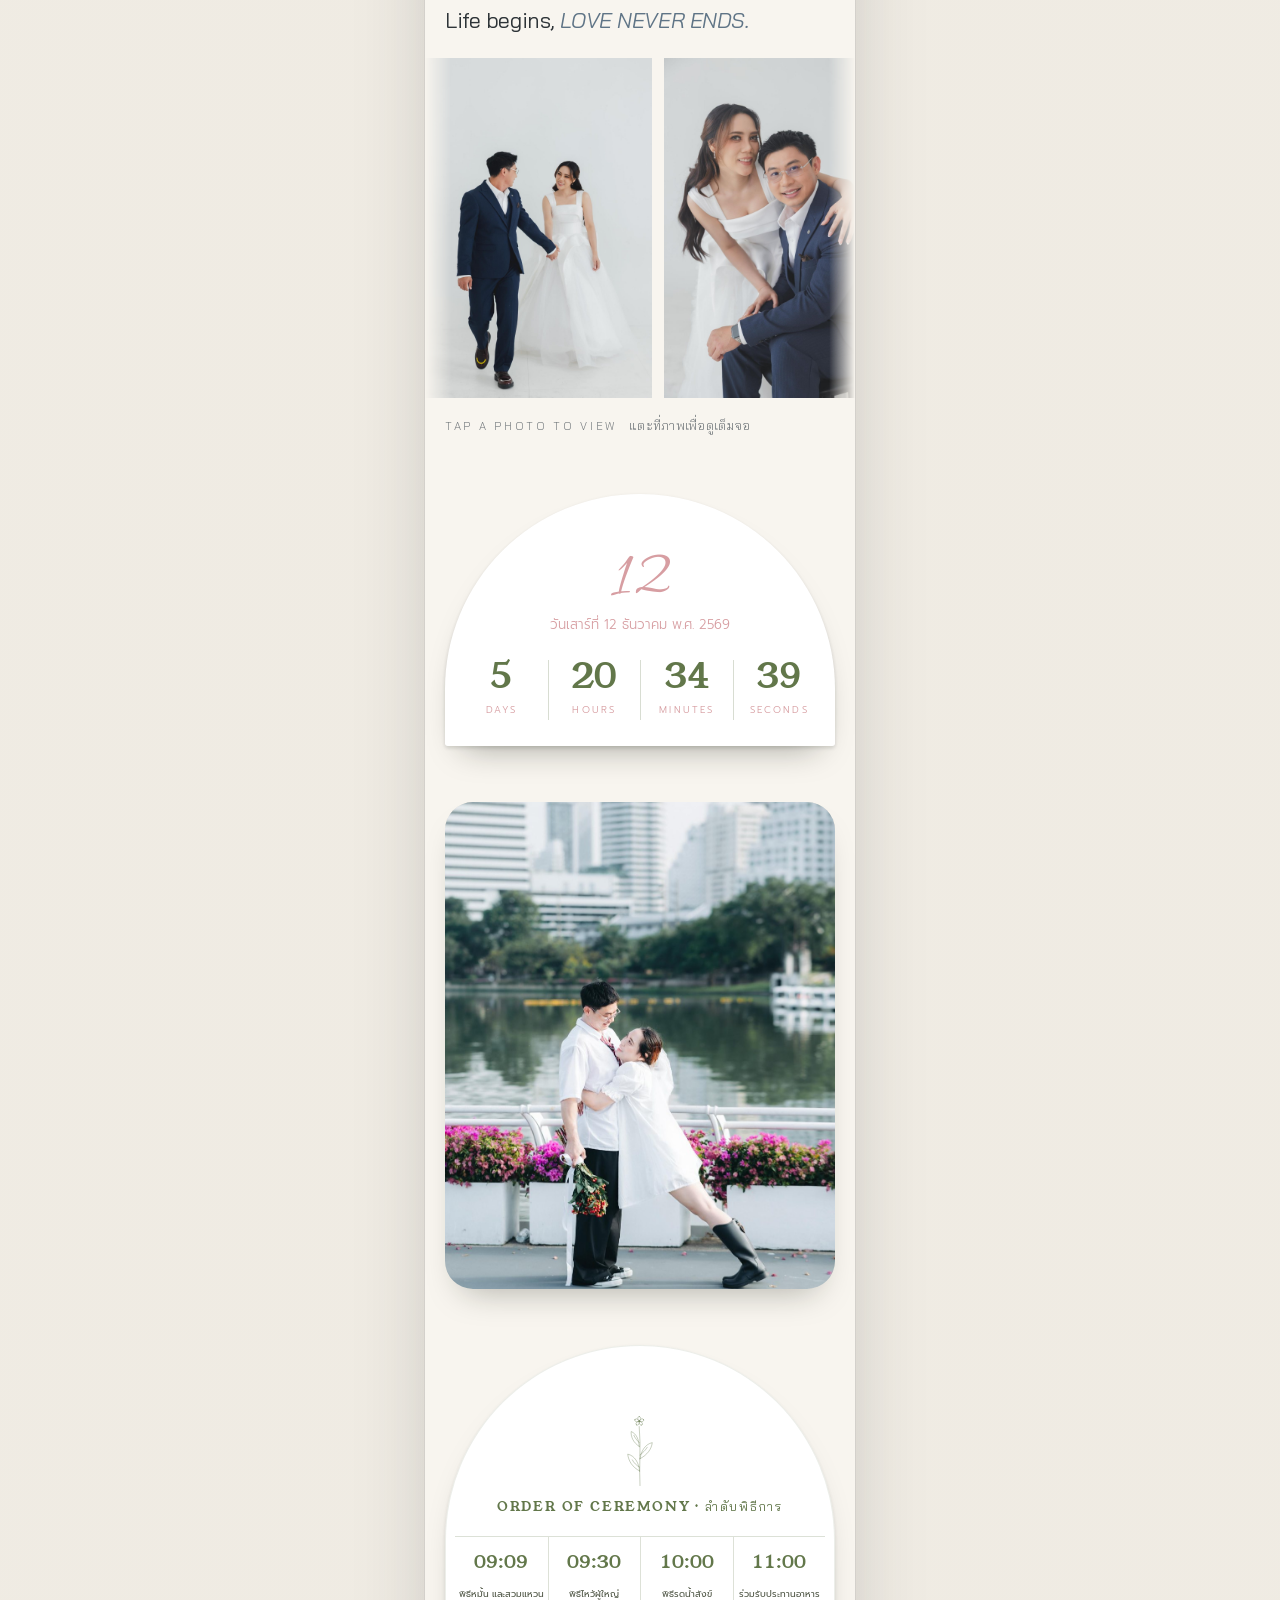
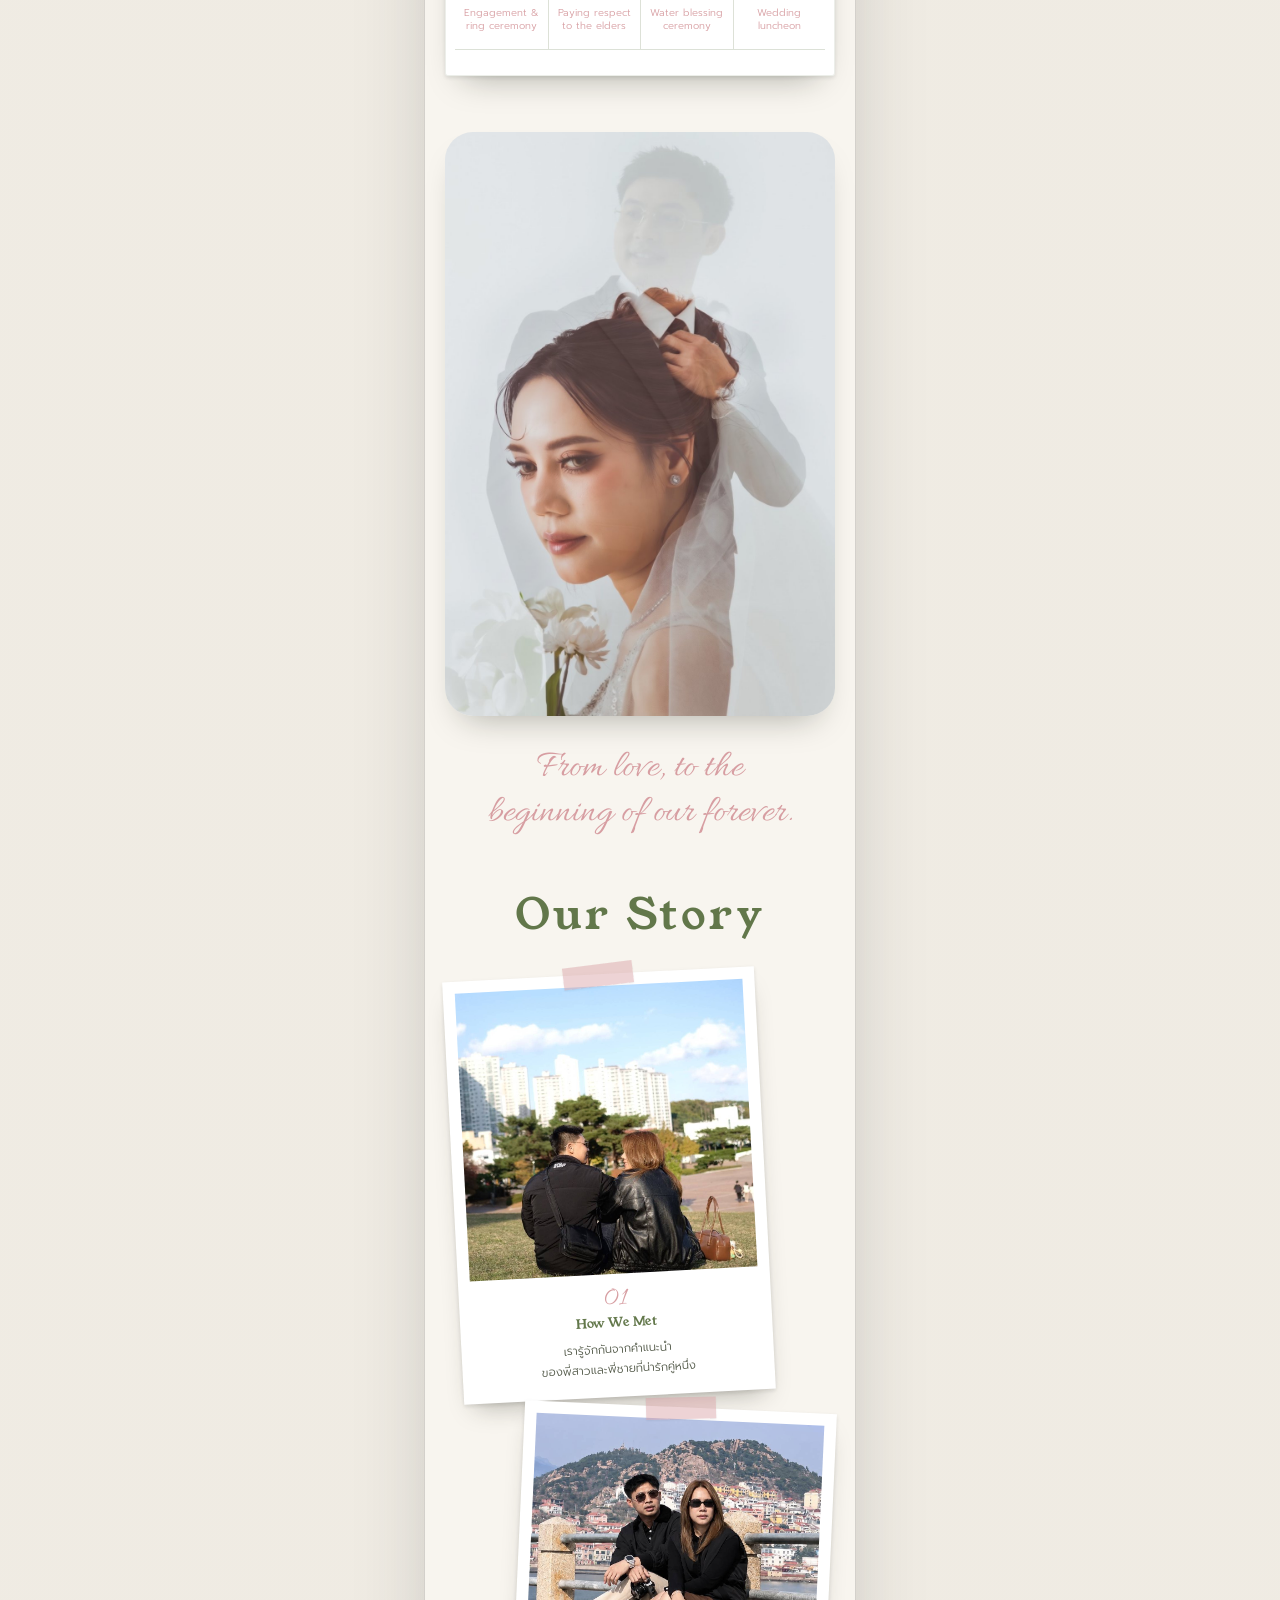
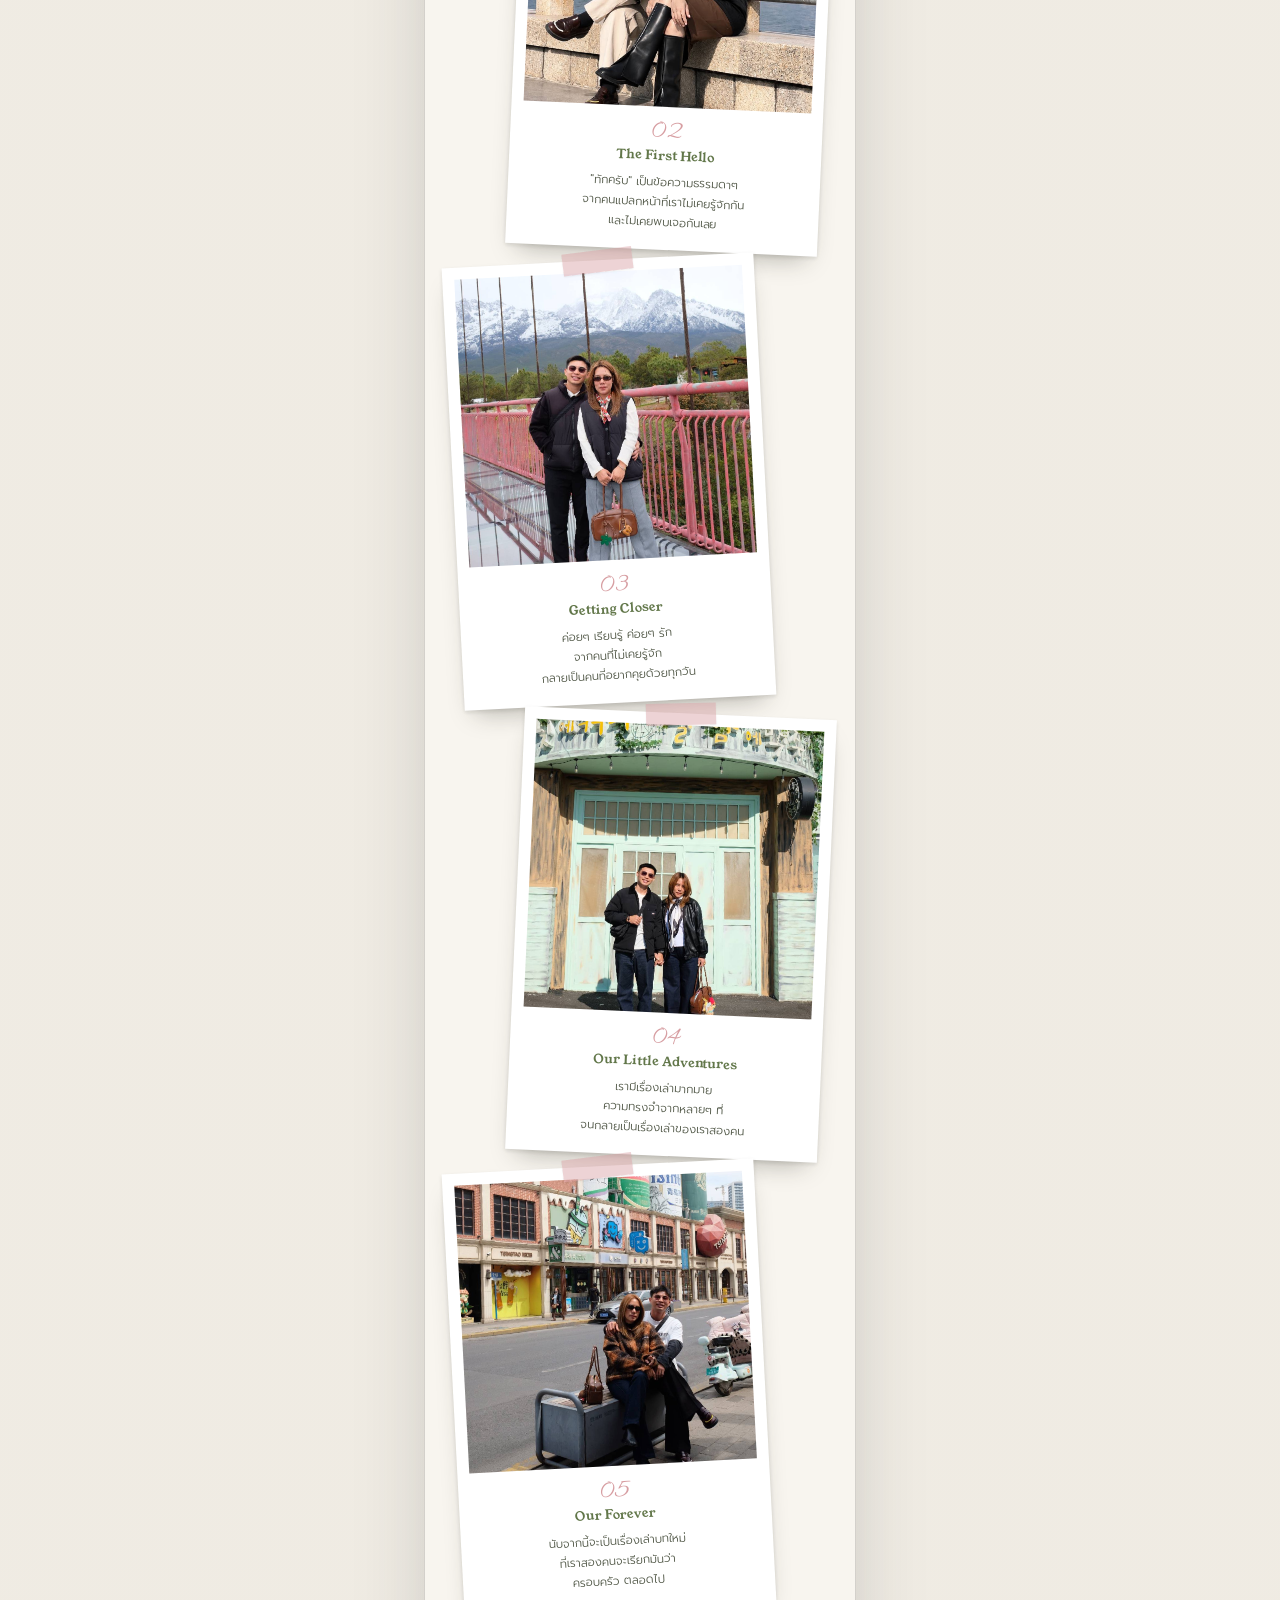
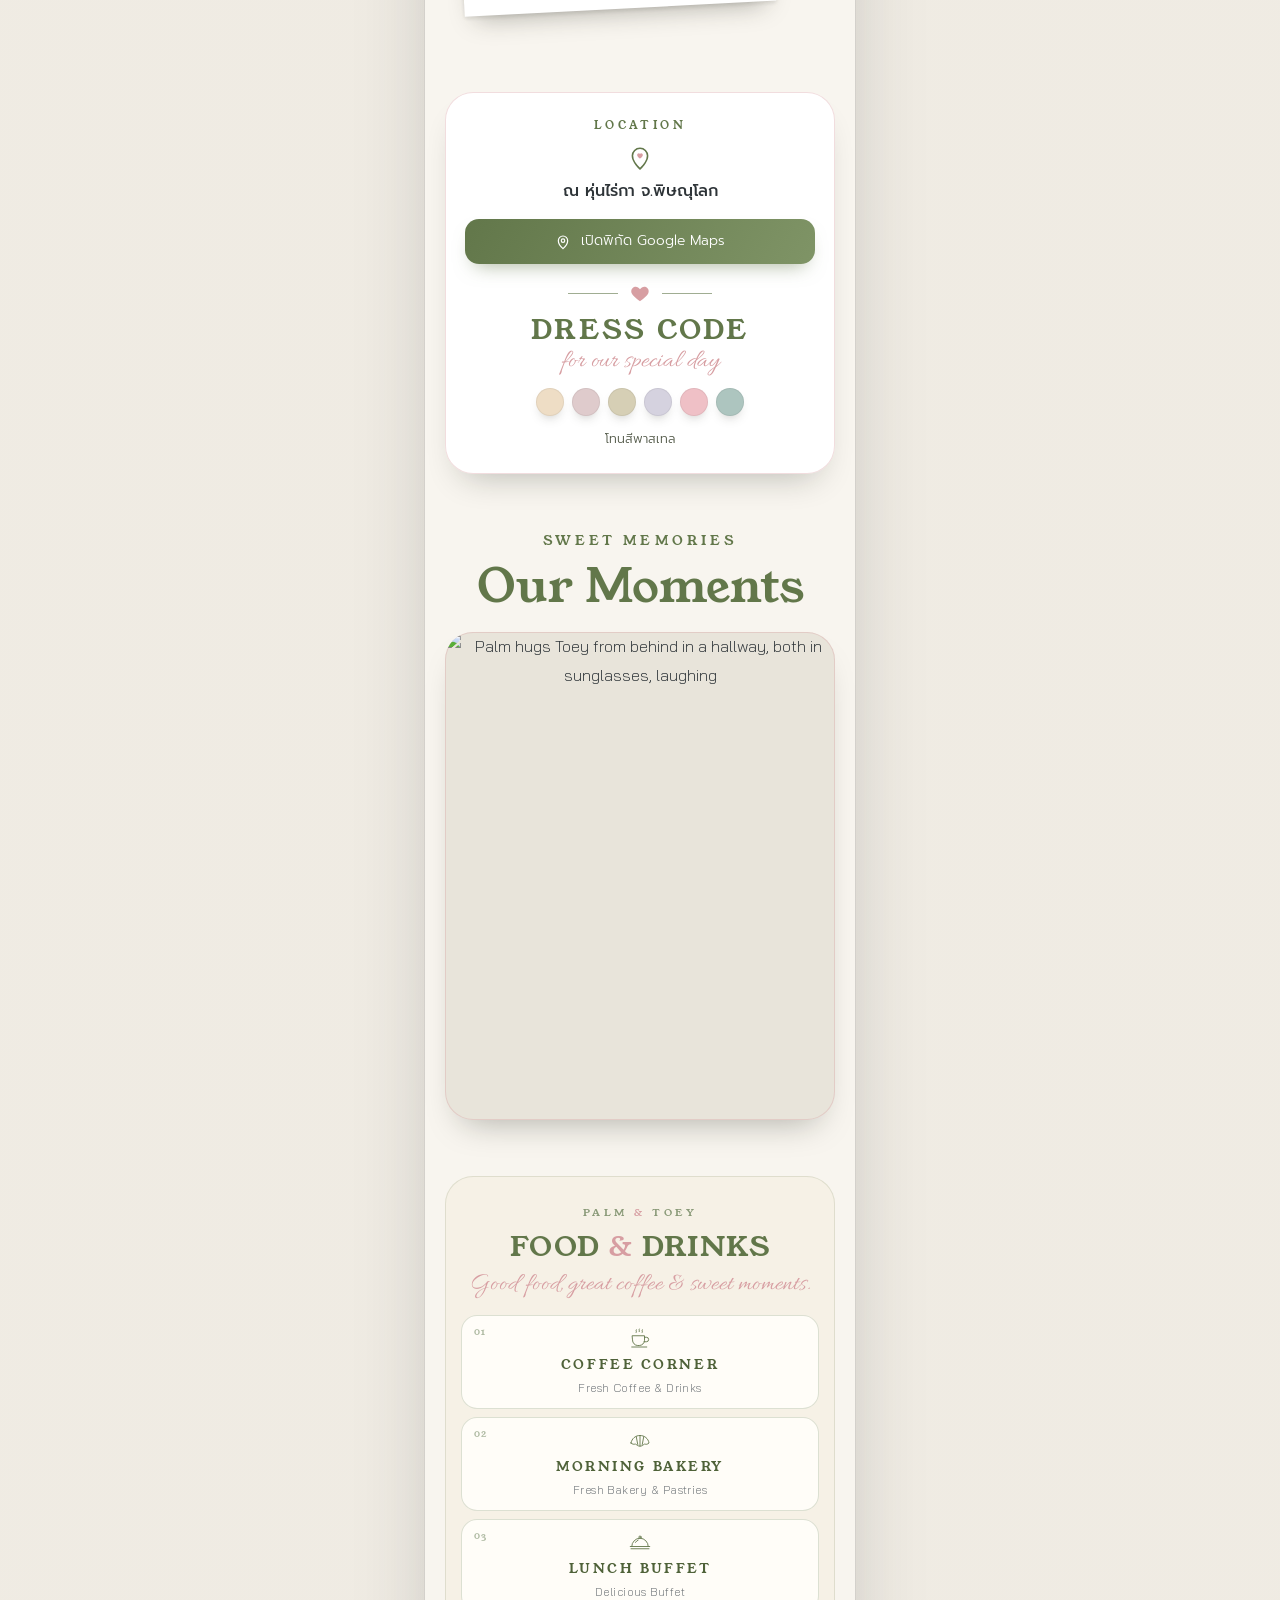
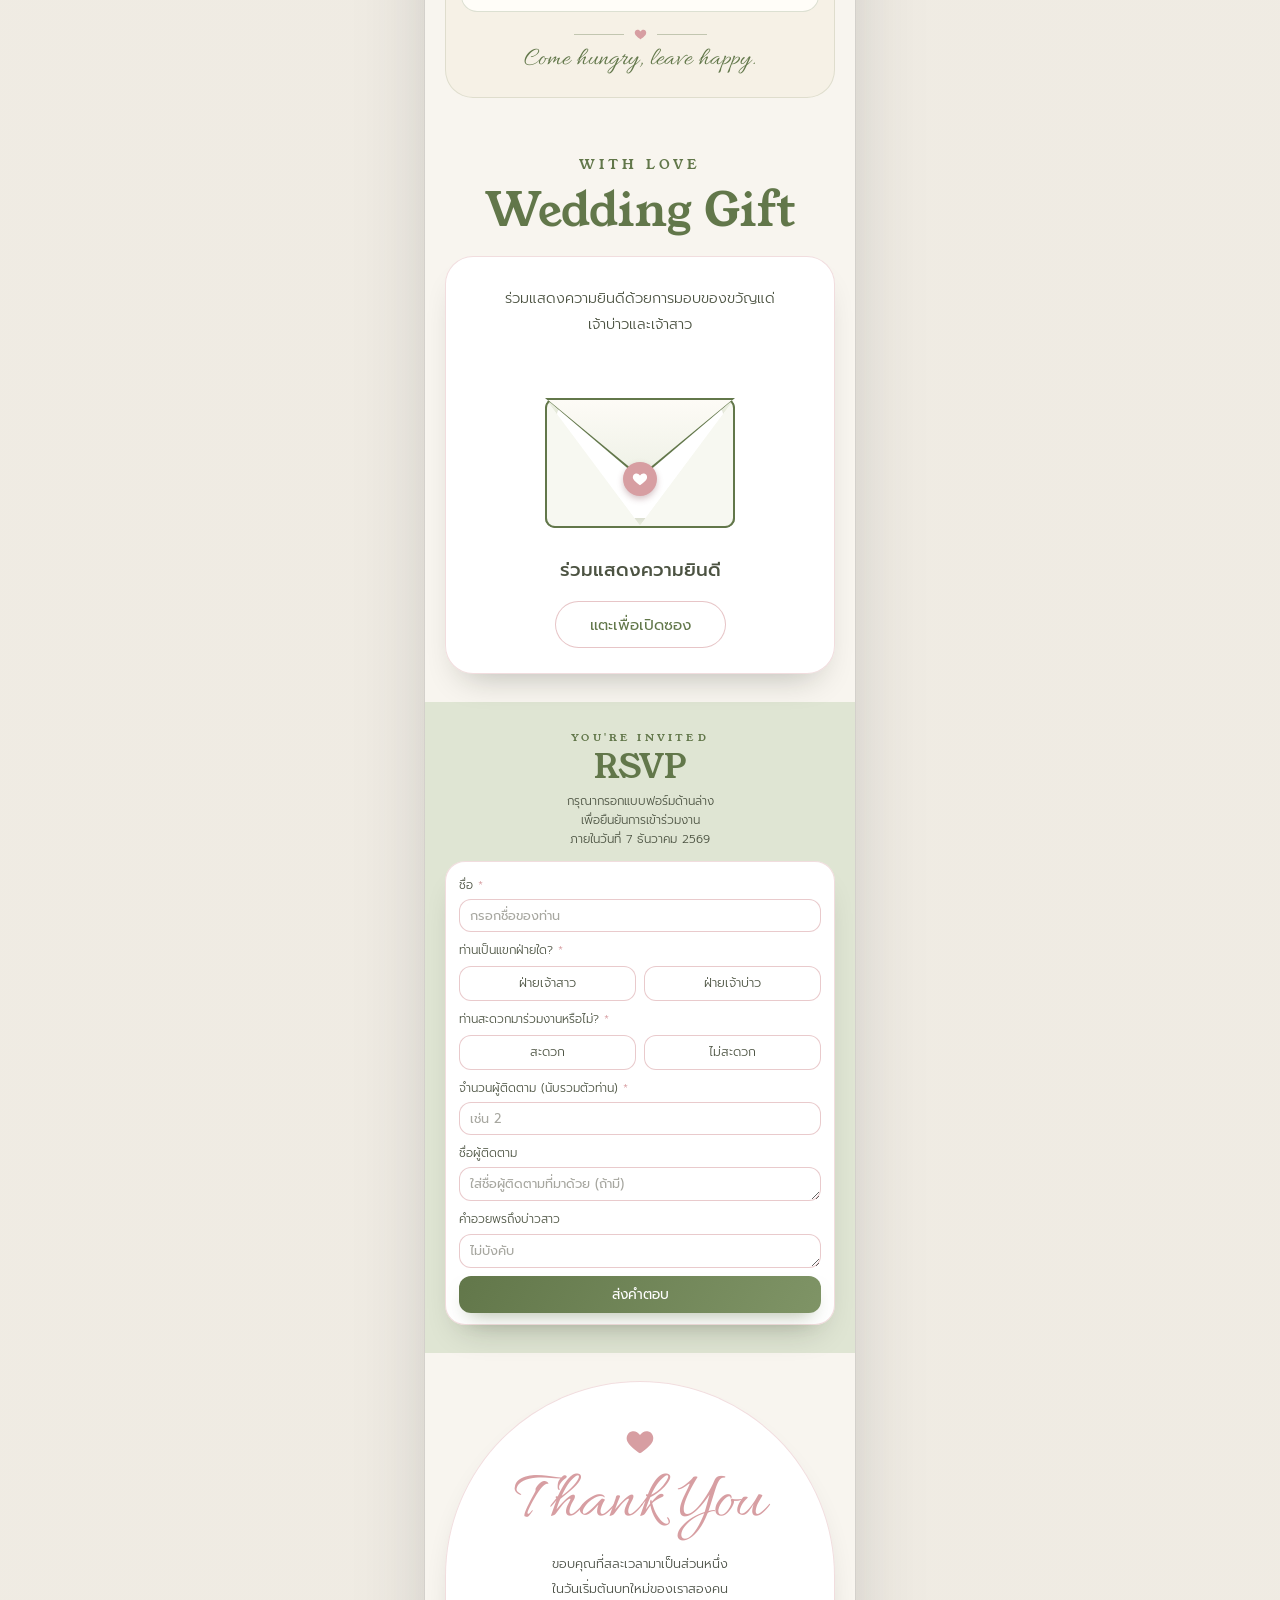
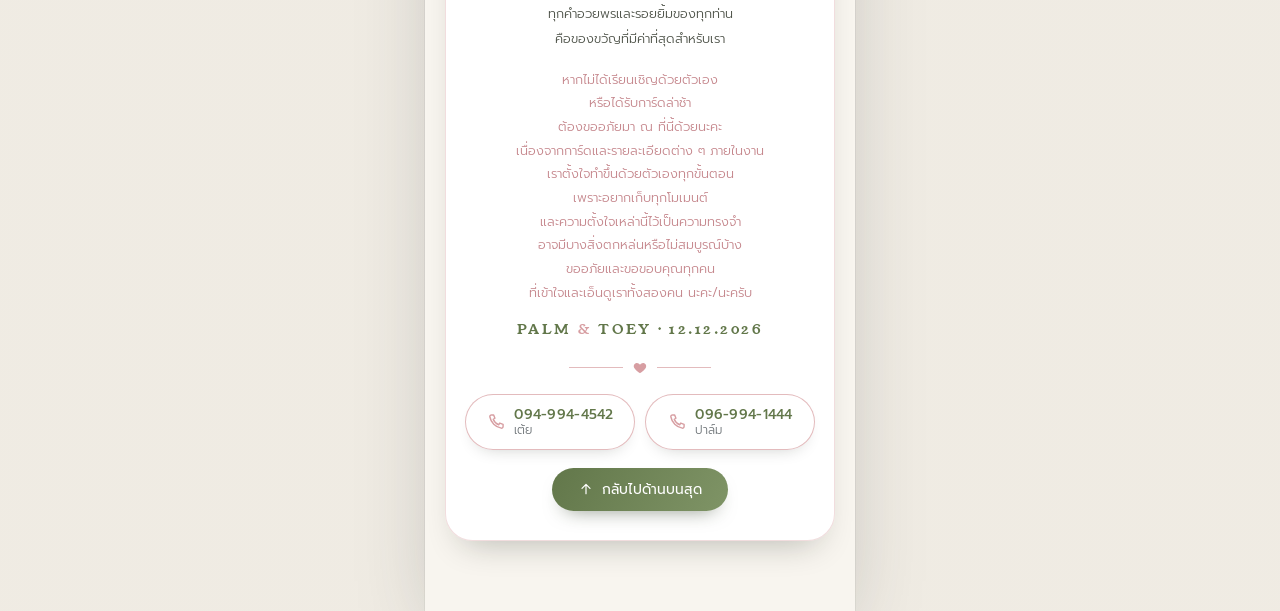
==== commit ff3d9d3b: "Rename index.html.html to index.html" ====
--- a/index.html
+++ b/index.html
@@ -1,5 +1,6 @@
 <!doctype html>
-<html lang="th"><head><meta charset="utf-8"><meta name="viewport" content="width=device-width,initial-scale=1,viewport-fit=cover"><title>Palm &amp; Toey · 12.12.2026</title>
+<html lang="th"><head><meta charset="utf-8"><meta name="viewport" content="width=device-width,initial-scale=1,viewport-fit=cover">
+<title>Palm &amp; Toey · 12.12.2026</title>
 <meta name="description" content="ขอเชิญร่วมเป็นส่วนหนึ่งในวันพิเศษของเรา · 12 ธันวาคม 2569 · หุ่นไร่กา พิษณุโลก">
 <meta property="og:type" content="website">
 <meta property="og:url" content="https://witineyapon-arch.github.io/palm-toey-wedding/">
@@ -303,7 +304,7 @@
 .reel-head{display:flex;justify-content:space-between;align-items:end;gap:20px;flex-wrap:wrap;margin-bottom:clamp(28px,calc(4 * var(--vw)),48px)}
 .reel-head p{margin:0;color:var(--ink-soft);font-family:var(--f-thai);max-width:34ch}
 .reel-view{position:relative;overflow:hidden;-webkit-mask-image:linear-gradient(90deg,transparent,#000 6%,#000 94%,transparent);mask-image:linear-gradient(90deg,transparent,#000 6%,#000 94%,transparent)}
-.reel-track{display:flex;gap:clamp(12px,calc(1.6 * var(--vw)),22px);width:max-content;animation:reel 200s linear infinite}
+.reel-track{display:flex;gap:clamp(12px,calc(1.6 * var(--vw)),22px);width:max-content;animation:reel 140s linear infinite}
 .reel-view:hover .reel-track,.reel-view:focus-within .reel-track,.reel-view.paused .reel-track{animation-play-state:paused}
 @keyframes reel{from{transform:translateX(0)}to{transform:translateX(calc(-50% - clamp(6px,calc(.8 * var(--vw)),11px)))}}
 .reel-item{flex:none;height:clamp(340px,calc(52 * var(--vw)),620px);aspect-ratio:2/3;padding:0;border:0;background:var(--champ);cursor:zoom-in;overflow:hidden;position:relative}
@@ -453,6 +454,196 @@
 .type-title .tt-caret{display:inline-block;width:2px;height:.9em;margin-left:4px;vertical-align:-.08em;background:#d79ea2;animation:caret 1s steps(1) infinite}
 @keyframes caret{50%{opacity:0}}
 #couple .copy{margin-top:0}
+.rv-saved{margin:0 0 10px;padding:10px 12px;border-radius:12px;background:#eef2e6;color:#4f6239;font-family:'Prompt',var(--f-thai);font-size:.85rem;text-align:center}
+#thanks .ty-msg,#thanks .ty-sorry{max-width:none;white-space:pre-line;margin-left:auto;margin-right:auto;font-family:'Prompt',var(--f-thai);font-weight:300;font-size:.8rem;line-height:1.95;letter-spacing:0;word-break:keep-all;line-break:strict}
+#thanks .ty-msg{color:#4a4f45}
+#thanks .ty-sorry{margin-top:16px;color:#c4848a}
+#thanks .ty-sorry{max-width:34ch;margin-left:auto;margin-right:auto;font-size:.8rem;line-height:1.85;text-wrap:pretty;line-break:strict}
+/* equal spacing between blocks */
+main > section:not(.cover){padding-top:28px!important;padding-bottom:28px!important}
+main > section.letter{padding-top:68px!important}
+main > section#couple{padding-top:17px!important}
+main > section#portraits{padding-top:30px!important}
+main > section#thanks{padding-bottom:calc(70px + env(safe-area-inset-bottom,0px))!important}
+/* food & drinks compact, info only */
+.fd-sec .fd-in{padding:28px 16px 24px}
+.fd-sec .fd-sub{margin-bottom:16px}
+.fd-sec .fd-grid{gap:8px}
+.fd-sec .fd-card{cursor:default;padding:11px 14px 10px!important;border-radius:16px}
+.fd-sec .fd-card:active{transform:none}
+.fd-sec .fd-card .fd-no{top:9px;left:13px;font-size:.62rem}
+.fd-sec .fd-card .fd-ic{width:24px;height:24px;margin:0 auto 4px}
+.fd-sec .fd-card .fd-t{font-size:.8rem}
+.fd-sec .fd-card .fd-d{margin-top:1px;font-size:.72rem}
+.fd-sec .fd-div{margin:16px 0 8px}
+.fd-sec .fd-close{font-size:1.6rem}
+/* food & drinks v2: compact clickable cards + category galleries */
+.fd-grid li{list-style:none}
+.fd-card{display:flex;flex-direction:column;align-items:center;width:100%;font:inherit;text-align:center;cursor:pointer;border:0;padding:16px 18px 15px!important;-webkit-tap-highlight-color:transparent}
+.fd-card .fd-no{top:12px;left:16px}
+.fd-card .fd-ic{width:30px;height:30px;margin:0 auto 7px}
+.fd-card .fd-t{display:block;font-family:'Young Serif',Georgia,serif;font-size:.9rem;letter-spacing:.2em;color:#4f6239}
+.fd-card .fd-d{display:block;margin-top:3px;font-size:.78rem}
+.fd-go{position:absolute;right:14px;top:50%;width:16px;height:16px;margin-top:-8px;color:#b0bba4;transition:transform .35s,color .35s}
+.fd-card:hover .fd-go,.fd-card:focus-visible .fd-go{transform:translateX(3px);color:#62774a}
+.fd-card:active{transform:scale(.985)}
+.fd-card:focus-visible{outline:1.5px solid #62774a;outline-offset:3px}
+.fdm{position:fixed;inset:0;z-index:150;background:rgba(46,52,40,.38);backdrop-filter:blur(3px);-webkit-backdrop-filter:blur(3px);display:flex;justify-content:center;align-items:flex-end;opacity:0;transition:opacity .3s}
+.fdm.on{opacity:1}
+.fdm-sheet{position:relative;width:100%;max-width:430px;max-height:92vh;max-height:92dvh;overflow-y:auto;overscroll-behavior:contain;background:#f8f5ef var(--grain);border-radius:26px 26px 0 0;padding:26px 18px calc(28px + env(safe-area-inset-bottom,0px));box-shadow:0 -16px 40px -20px rgba(30,40,20,.4);transform:translateY(40px);transition:transform .4s cubic-bezier(.2,.8,.3,1)}
+.fdm.on .fdm-sheet{transform:none}
+.fdm-head{position:relative;text-align:center;padding:6px 30px 18px}
+.fdm-x{position:absolute;top:-8px;right:-6px;width:38px;height:38px;border:0;border-radius:50%;background:#fff;color:#62774a;display:grid;place-items:center;cursor:pointer;box-shadow:inset 0 0 0 1px rgba(98,119,74,.25)}
+.fdm-x svg{width:18px;height:18px}
+.fdm-star{position:absolute;color:#d7b56d;opacity:.7;font-size:10px;animation:fdTw 2.6s ease-in-out infinite}
+.fdm-star.s1{left:8%;top:20px}.fdm-star.s2{right:14%;top:52px;font-size:8px;color:#d79ea2;animation-delay:.8s}.fdm-star.s3{left:20%;bottom:10px;font-size:7px;animation-delay:1.6s}
+@keyframes fdTw{0%,100%{opacity:.25;transform:scale(.8)}50%{opacity:.9;transform:scale(1.15)}}
+.fdm-no{margin:0;font-family:'Young Serif',Georgia,serif;font-size:.7rem;letter-spacing:.3em;color:#b0bba4}
+.fdm-title{margin:6px 0 4px;font-family:'Young Serif',Georgia,serif;font-weight:400;font-size:1.25rem;letter-spacing:.16em;color:#62774a}
+.fdm-sub{margin:0;font-family:'Allura','Pinyon Script',cursive;font-size:1.6rem;line-height:1.1;color:#d79ea2}
+.fdm-grid{display:grid;grid-template-columns:repeat(2,minmax(0,1fr));gap:10px}
+.fdm-grid button{position:relative;display:block;padding:0;border:0;border-radius:12px;overflow:hidden;aspect-ratio:1/1;background:#ebe5d8;cursor:zoom-in;box-shadow:inset 0 0 0 1px rgba(98,119,74,.15)}
+.fdm-grid img{display:block;width:100%;height:100%;object-fit:cover;transition:transform .5s}
+.fdm-grid button:hover img{transform:scale(1.04)}
+.fdm-empty{text-align:center;padding:34px 18px 30px;border:1.5px dashed rgba(98,119,74,.3);border-radius:18px;background:rgba(255,253,248,.7)}
+.fdm-empty svg{width:42px;height:42px;color:#b0bba4}
+.fdm-e1{margin:10px 0 2px;font-family:'Young Serif',Georgia,serif;font-size:.8rem;letter-spacing:.22em;text-transform:uppercase;color:#62774a}
+.fdm-e2{margin:0;font-family:'Prompt',var(--f-thai);font-size:.8rem;color:var(--ink-soft)}
+.fdl{position:fixed;inset:0;z-index:160;background:rgba(24,28,22,.94);display:grid;place-items:center;padding:60px 14px 50px}
+.fdl img{max-width:100%;max-height:100%;border-radius:12px;object-fit:contain;box-shadow:0 20px 50px -20px rgba(0,0,0,.6)}
+.fdl-x{position:absolute;top:calc(14px + env(safe-area-inset-top,0px));right:14px;width:42px;height:42px;border:0;border-radius:50%;background:rgba(255,255,255,.14);color:#fff;display:grid;place-items:center;cursor:pointer}
+.fdl-x svg,.fdl-nav svg{width:20px;height:20px}
+.fdl-nav{position:absolute;top:50%;margin-top:-22px;width:44px;height:44px;border:0;border-radius:50%;background:rgba(255,255,255,.14);color:#fff;display:grid;place-items:center;cursor:pointer}
+.fdl-nav.prev{left:10px}.fdl-nav.next{right:10px}
+.fdl-count{position:absolute;bottom:calc(16px + env(safe-area-inset-bottom,0px));left:0;right:0;margin:0;text-align:center;font-size:.75rem;letter-spacing:.2em;color:rgba(255,255,255,.75)}
+@media (prefers-reduced-motion: reduce){.fdm,.fdm-sheet{transition:none}.fdm-star{animation:none}}
+/* food & drinks */
+.fd-sec{padding-block:clamp(50px,9vw,90px) 10px;text-align:center}
+.fd-in{max-width:980px;margin:0 auto;background:#f6f1e6;border-radius:28px;padding:40px 18px 36px;box-shadow:inset 0 0 0 1px rgba(98,119,74,.16)}
+.fd-kick{margin:0;font-family:'Young Serif',Georgia,serif;font-size:.64rem;letter-spacing:.34em;text-transform:uppercase;color:#8a9a78}
+.fd-kick i,.fd-title i{font-style:normal;color:#d79ea2}
+.fd-title{margin:10px 0 8px;font-family:'Young Serif',Georgia,serif;font-weight:400;font-size:clamp(1.5rem,calc(6.4 * var(--vw)),3rem);letter-spacing:.05em;white-space:nowrap;text-transform:uppercase;line-height:1.1;color:#62774a}
+.fd-sub{margin:0 auto 26px;max-width:30ch;font-family:'Allura','Pinyon Script',cursive;font-size:1.55rem;line-height:1.15;color:#d79ea2}
+.fd-grid{list-style:none;margin:0;padding:0;display:grid;grid-template-columns:1fr;gap:12px}
+.fd-card{position:relative;background:#fffdf8;border-radius:20px;padding:24px 18px 22px;box-shadow:inset 0 0 0 1px rgba(98,119,74,.22);transition:transform .35s cubic-bezier(.2,.7,.3,1),box-shadow .35s}
+.fd-card:hover{transform:translateY(-4px);box-shadow:inset 0 0 0 1px rgba(98,119,74,.45),0 16px 28px -18px rgba(40,55,30,.4)}
+.fd-card:hover .fd-ic{transform:scale(1.08) rotate(-3deg)}
+.fd-no{position:absolute;top:14px;left:18px;font-family:'Young Serif',Georgia,serif;font-size:.7rem;letter-spacing:.14em;color:#b0bba4}
+.fd-ic{display:block;width:40px;height:40px;margin:0 auto 12px;color:#62774a;transition:transform .35s}
+.fd-t{margin:0;font-family:'Young Serif',Georgia,serif;font-weight:400;font-size:.95rem;letter-spacing:.2em;color:#4f6239}
+.fd-d{margin:6px 0 0;font-family:var(--f-sans);font-weight:300;font-size:.82rem;letter-spacing:.04em;color:var(--ink-soft)}
+.fd-div{display:flex;align-items:center;justify-content:center;gap:10px;margin:26px 0 12px;color:#d79ea2}
+.fd-div span{width:50px;height:1px;background:#62774a;opacity:.35}
+.fd-div svg{width:13px}
+.fd-close{margin:0;font-family:'Allura','Pinyon Script',cursive;font-size:1.9rem;line-height:1;color:#62774a}
+.fd-sec{container-type:inline-size}
+@container (min-width:700px){.fd-grid{grid-template-columns:repeat(3,1fr);gap:18px}.fd-in{padding:56px 40px 48px}}
+@media (prefers-reduced-motion: reduce){.fd-card,.fd-ic{transition:none}}
+/* compact location + menu */
+#venue .rv-card.loc-card{max-width:520px;padding:24px 20px 24px;border-radius:28px}
+#venue .loc-card .rv-kick{font-size:.66rem}
+#venue .loc-pin{width:26px;height:26px;margin:10px auto 6px}
+#venue .loc-name{margin:0 0 14px;font-size:1rem}
+#venue .loc-btn{font-size:.86rem;padding:10px;border-radius:14px}
+#venue .loc-btn svg{width:16px;height:16px}
+#venue .loc-div{margin:20px 0 14px}
+#venue .loc-div span{width:50px}
+#venue .dc-title{font-size:1.7rem}
+#venue .dc-sub{font-size:1.6rem;margin:4px 0 12px}
+#venue .dc-swatches{gap:8px;margin-bottom:12px}
+#venue .dc-swatches span{width:28px;height:28px}
+#venue .dc-note{margin-top:6px;font-size:.78rem}
+/* moments gallery + thank you */
+.moments{text-align:center;padding-block:10px clamp(50px,9vw,90px)}
+.moments .rv-title{margin-bottom:22px}
+.mo-show{position:relative;max-width:440px;margin:0 auto;aspect-ratio:4/5;border-radius:28px;overflow:hidden;background:#e8e4da;box-shadow:0 18px 34px -18px rgba(20,25,15,.35),inset 0 0 0 1px rgba(215,158,162,.35)}
+.mo-show img{position:absolute;inset:0;width:100%;height:100%;object-fit:cover;opacity:0;filter:blur(10px);transform:scale(1.05);transition:opacity 1.6s ease,filter 1.8s ease,transform 6s ease-out}
+.mo-show img.on{opacity:1;filter:blur(0);transform:scale(1)}
+.thanks{text-align:center;padding-block:10px calc(70px + env(safe-area-inset-bottom,0px))}
+.ty-card{max-width:440px;margin:0 auto;background:#fff;border-radius:200px 200px 28px 28px;padding:46px 20px 30px;box-shadow:0 18px 34px -18px rgba(20,25,15,.3),inset 0 0 0 1px rgba(215,158,162,.35)}
+.ty-heart{display:inline-block;width:30px;color:#d79ea2;animation:tyBeat 1.8s ease-in-out infinite}
+.ty-heart svg{display:block;width:100%}
+@keyframes tyBeat{0%,100%{transform:scale(1)}15%{transform:scale(1.15)}30%{transform:scale(1)}45%{transform:scale(1.1)}}
+.ty-title{margin:6px 0 14px;font-family:'Allura','Pinyon Script',cursive;font-weight:400;font-size:clamp(3.6rem,calc(16 * var(--vw)),4.6rem);line-height:1;color:#d79ea2}
+.ty-msg{margin:0 auto;white-space:pre-line;font-family:'Prompt',var(--f-thai);font-weight:300;font-size:.88rem;line-height:1.9;color:var(--ink);word-break:keep-all;line-break:strict}
+.ty-sorry{margin:16px 0 0;font-family:'Prompt',var(--f-thai);font-weight:400;font-size:.84rem;color:#c4848a}
+.ty-sign{margin:14px 0 0;font-family:'Young Serif',Georgia,serif;font-size:.86rem;letter-spacing:.18em;text-transform:uppercase;color:#62774a}
+.ty-sign i{font-style:normal;color:#d79ea2}
+.ty-div{display:flex;align-items:center;justify-content:center;gap:10px;margin:18px 0 20px;color:#d79ea2}
+.ty-div span{width:54px;height:1px;background:#d79ea2;opacity:.7}
+.ty-div svg{width:14px}
+.ty-tels{display:grid;grid-template-columns:1fr 1fr;gap:10px}
+.ty-tel{display:flex;align-items:center;justify-content:center;gap:8px;text-decoration:none;padding:12px 8px;border-radius:999px;background:#fff;box-shadow:inset 0 0 0 1px rgba(215,158,162,.7),0 8px 18px -12px rgba(20,25,15,.3);color:#62774a;transition:transform .2s}
+.ty-tel:active{transform:scale(.97)}
+.ty-tel svg{width:20px;height:20px;flex:none;color:#d79ea2}
+.ty-tel span{display:flex;flex-direction:column;text-align:left;line-height:1.25}
+.ty-tel b{font-family:'Prompt',var(--f-thai);font-weight:500;font-size:.86rem;letter-spacing:.02em;color:#62774a;white-space:nowrap}
+.ty-tel small{font-family:'Prompt',var(--f-thai);font-size:.74rem;color:var(--ink-soft)}
+.ty-top{display:inline-flex;align-items:center;gap:8px;margin-top:18px;padding:11px 26px;border:0;border-radius:999px;cursor:pointer;font-family:'Prompt',var(--f-thai);font-size:.86rem;color:#fff;background:linear-gradient(120deg,#62774a,#7f9466);box-shadow:0 10px 20px -12px rgba(40,55,30,.6)}
+.ty-top svg{width:16px;height:16px}
+.pl-cap{padding:12px 18px 18px!important}
+.pl-text{max-width:none;white-space:pre-line;margin:0 auto!important;font-size:.72rem!important;line-height:1.75!important;text-wrap:balance;word-break:keep-all;line-break:strict}
+.pl .pl-no,.pl .pl-title,.pl .pl-text{opacity:0;filter:blur(6px);transform:translateY(6px);transition:opacity 1.4s ease,filter 1.6s ease,transform 1.6s ease}
+.pl.in .pl-no{opacity:1;filter:none;transform:none;transition-delay:.5s}
+.pl.in .pl-title{opacity:1;filter:none;transform:none;transition-delay:.8s}
+.pl.in .pl-text{opacity:1;filter:none;transform:none;transition-delay:1.2s;transition-duration:2s,2.2s,2.2s}
+@media (prefers-reduced-motion: reduce){.pl .pl-no,.pl .pl-title,.pl .pl-text{opacity:1;filter:none;transform:none}}
+.slip{width:100%;max-width:340px;margin:10px auto 0;padding:16px 14px 12px;border-top:1px dashed rgba(215,158,162,.7);text-align:left}
+.slip-h{margin:0 0 10px;text-align:center;font-family:'Prompt',var(--f-thai);font-weight:500;font-size:.95rem;color:#62774a}
+.slip .rv-f{margin-bottom:10px;gap:5px}
+.slip .rv-f label{font-size:.8rem}
+.slip .rv-f input{font-size:.88rem!important;padding:9px 12px!important;border-radius:12px!important}
+.slip-pick{position:relative;display:block;text-align:center;border:1.5px dashed rgba(98,119,74,.5);border-radius:12px;padding:12px;font-family:'Prompt',var(--f-thai);font-size:.85rem;color:#62774a;cursor:pointer;background:#fbfcf8}
+.slip-pick input{position:absolute;inset:0;opacity:0;cursor:pointer}
+.slip-prev{display:block;max-width:100%;max-height:260px;margin:10px auto 0;border-radius:10px;box-shadow:0 6px 14px -8px rgba(0,0,0,.3)}
+.slip .rv-btn{margin-top:12px;font-size:.92rem;padding:11px}
+.slip-note{margin:8px 0 0;text-align:center;font-family:'Prompt',var(--f-thai);font-size:.72rem;color:#8b8f85}
+.slip .err{font-size:.78rem;margin:8px 0 0}
+.type-title.tt-fade .tt-txt{display:inline-block;opacity:0;filter:blur(8px);transform:translateY(8px);transition:opacity 2s ease,filter 2.2s ease,transform 2.2s ease}
+.type-title.tt-in .tt-txt{opacity:1;filter:none;transform:none}
+.cr-intro.falling .cr-paper{transition:transform 2.2s cubic-bezier(.45,0,.25,1),opacity 1.8s ease .4s;transform:translateY(-115vh) rotate(-6deg);opacity:0}
+.cr-intro .cr-bg{transition:filter 2s ease .3s,transform 2.4s ease}
+.cr-intro.falling .cr-bg{filter:none!important;animation:none!important;transform:scale(1.02)}
+.cr-intro .cr-bg::after{transition:opacity 1.6s ease .3s}
+.cr-intro.falling .cr-bg::after{opacity:0}
+.cr-intro.leaving{opacity:0;transition:opacity 1.6s ease}
+header.top{border-bottom:1px solid rgba(98,119,74,.25)}
+#cover .cover-just{display:flex!important;justify-content:center;padding-top:14px}
+#cover .cover-just p{margin:0;font-family:'Allura','Pinyon Script',cursive;font-size:2.2rem;line-height:1;color:#d79ea2;text-align:center}
+#rsvp.rv{padding-block:44px 52px}
+#rsvp .rv-kick{font-size:.62rem}
+#rsvp .rv-title{font-size:2rem;margin:4px 0 8px}
+#rsvp .rv-lead{font-size:.74rem;line-height:1.6;margin-bottom:16px}
+#rsvp .rv-card{padding:18px 16px 16px;border-radius:20px;max-width:440px}
+#rsvp .rv-f{gap:5px;margin-bottom:11px}
+#rsvp .rv-f label,#rsvp .rv-f legend{font-size:.74rem}
+#rsvp .rv-f legend{margin-bottom:5px}
+#rsvp .rv-f input[type=text],#rsvp .rv-f input[type=number],#rsvp .rv-f textarea{font-size:.8rem;padding:8px 12px;border-radius:12px;border-width:1px}
+#rsvp .rv-f textarea{min-height:44px}
+#rsvp .rv-pills{gap:8px}
+#rsvp .rv-pills span{font-size:.78rem;padding:7px 6px;border-radius:12px;border-width:1px}
+#rsvp .rv-btn{font-size:.85rem;padding:10px;border-radius:12px;margin-top:4px}
+#rsvp .err{font-size:.74rem;margin:-2px 0 8px}
+#rsvp .done p,#rsvp .done pre{font-size:.78rem}
+#rsvp.rv{padding-block:34px 40px}
+#rsvp .rv-lead{margin-bottom:12px}
+#rsvp .rv-card{padding:14px 14px 12px}
+#rsvp .rv-f{margin-bottom:8px;gap:3px}
+#rsvp .rv-f input[type=text],#rsvp .rv-f input[type=number],#rsvp .rv-f textarea{padding:6px 10px}
+#rsvp .rv-f textarea{min-height:34px;height:34px}
+#rsvp .rv-pills span{padding:5px 6px}
+#rsvp .rv-btn{padding:8px}
+.pull blockquote.q-pink{max-width:20ch;font-family:'Allura','Pinyon Script',cursive;font-size:clamp(2rem,calc(9 * var(--vw)),2.8rem);line-height:1.15;letter-spacing:0;color:#d79ea2;text-align:center;margin:0 auto}
+header.top .mono{font-family:'Young Serif','Bai Jamjuree',Georgia,serif;font-size:1.15rem;letter-spacing:.08em;text-transform:uppercase;line-height:1;color:#62774a}
+header.top .mono i{color:#d79ea2!important}
+header.top .mono i{color:#d79ea2;font-style:normal}
+header.top .date{font-family:'Allura','Pinyon Script',cursive;font-size:1.7rem;letter-spacing:0;color:#d79ea2;line-height:1}
+.music{width:50px;height:50px;padding:0!important;gap:0!important;justify-content:center;border-radius:50%!important;color:#62774a}
+.music .note{width:24px;height:24px}
+.music:not(.on) .note{opacity:.55}
+.music.on .note{animation:noteBob 1.6s ease-in-out infinite}
+@keyframes noteBob{0%,100%{transform:translateY(0) rotate(0)}25%{transform:translateY(-2px) rotate(-8deg)}75%{transform:translateY(1px) rotate(6deg)}}
+@media (prefers-reduced-motion: reduce){.music.on .note{animation:none}}
 .venue{text-align:center;padding-top:clamp(60px,10vw,110px)}
 .rv-card.loc-card{text-align:center;padding:34px 22px 34px}
 .loc-pin{display:block;width:34px;height:34px;margin:16px auto 10px;color:#62774a}
@@ -474,11 +665,11 @@
 
 .gift-stage,.gift-card{position:relative}
 .bills{position:absolute;left:50%;top:150px;width:0;height:0;pointer-events:none;z-index:20}
-.bill{position:absolute;left:-14px;top:-8px;width:28px;height:15px;border-radius:2px;background:linear-gradient(135deg,#9cc489,#6f9a5c);border:1px solid #557a45;box-shadow:inset 0 0 0 2px rgba(255,255,255,.35);display:grid;place-items:center;font:700 9px/1 Georgia,serif;color:#f4fbe9;opacity:0;animation:billFly var(--d) cubic-bezier(.15,.7,.3,1) var(--dl) forwards}
-.bill.rich{width:auto;height:auto;left:0;top:0;padding:0;border:0;background:none;box-shadow:none;transform-origin:center;white-space:nowrap;font:600 15px/1 'Prompt',sans-serif;color:#d4a52c;text-shadow:0 1px 0 #fff,0 0 6px rgba(255,236,170,.9),0 2px 4px rgba(150,110,20,.35)}
-.bill.rich:nth-child(3n){color:#62774a;font-size:13px}
-.bill.rich:nth-child(4n){color:#d79ea2;font-size:18px}
-.bill.coin{width:14px;height:14px;left:-7px;top:-7px;border-radius:50%;background:radial-gradient(circle at 35% 30%,#fff4c2,#e2b84a 55%,#b98a22);border:1px solid #a87a18;font-size:8px;color:#8a6410;box-shadow:none}
+.bill{position:absolute;left:-9px;top:-5px;width:18px;height:10px;border-radius:2px;background:linear-gradient(135deg,#9cc489,#6f9a5c);border:1px solid #557a45;box-shadow:inset 0 0 0 2px rgba(255,255,255,.35);display:grid;place-items:center;font:700 6px/1 Georgia,serif;color:#f4fbe9;opacity:0;animation:billFly var(--d) cubic-bezier(.15,.7,.3,1) var(--dl) forwards}
+.bill.rich{width:auto;height:auto;left:0;top:0;padding:0;border:0;background:none;box-shadow:none;transform-origin:center;white-space:nowrap;font:600 11px/1 'Prompt',sans-serif;color:#d4a52c;text-shadow:0 1px 0 #fff,0 0 6px rgba(255,236,170,.9),0 2px 4px rgba(150,110,20,.35)}
+.bill.rich:nth-child(3n){color:#62774a;font-size:10px}
+.bill.rich:nth-child(4n){color:#d79ea2;font-size:12.5px}
+.bill.coin{width:9px;height:9px;left:-4.5px;top:-4.5px;border-radius:50%;background:radial-gradient(circle at 35% 30%,#fff4c2,#e2b84a 55%,#b98a22);border:1px solid #a87a18;font-size:0;color:#8a6410;box-shadow:none}
 @keyframes billFly{0%{opacity:0;transform:translate(0,0) rotate(0) scale(.4)}12%{opacity:1}75%{opacity:1}100%{opacity:0;transform:translate(var(--x),var(--y)) rotate(var(--r)) scale(1)}}
 @media (prefers-reduced-motion: reduce){.bill{display:none}}
 
@@ -726,7 +917,7 @@
       <div class="ph ph-dusk" data-photo="cover"><img src="studio-4.jpg" alt="Palm rests her chin on Toey's shoulder as they both laugh" style="object-position:50% 22%" loading="eager" decoding="async"></div>
       <div class="cover-shade"></div>
       <div class="cover-text">
-        <div class="cover-top"><p class="label">The Wedding Issue</p><p class="label">Vol. I — December 2026</p></div>
+        <div class="cover-top cover-just"><p>Just us, always</p></div>
         <h1 style="position:absolute;width:1px;height:1px;overflow:hidden;clip:rect(0 0 0 0);white-space:nowrap">Palm &amp; Toey</h1>
       </div>
     </div>
@@ -802,45 +993,10 @@
   <section class="wrap pull" aria-label="Quote">
     <!-- QUOTE: replace the two lines below with your chosen quotation (English line, then Thai line) -->
     <img class="pull-photo" src="quote-portrait.jpg" alt="Double-exposure portrait of Palm in her veil with Toey behind her" loading="lazy" decoding="async">
-    <blockquote id="quoteText">Your quotation here<span class="th">ข้อความคำคมของคุณ</span></blockquote>
+    <blockquote id="quoteText" class="q-pink">From love, to the beginning of our forever.</blockquote>
   </section>
 
   <!-- PHOTO ESSAY -->
-  <section class="wrap essay" id="story" aria-label="Our Story">
-    <h2 class="type-title" id="typeTitle" data-text="Our Story" aria-label="Our Story"><span class="tt-txt" aria-hidden="true"></span><span class="tt-caret" aria-hidden="true"></span></h2>
-    <div class="polas" id="polas"></div>
-    <div class="book" id="storyBook" aria-live="polite" hidden>
-      <div class="bk-page bk-left"><p class="bk-no" id="bkNo"></p><h3 class="bk-title" id="bkTitle"></h3><p class="bk-text" id="bkText"></p><p class="bk-foot"><span id="bkPage"></span></p></div>
-      <div class="bk-page bk-right" id="bkRight"><img id="bkImg" alt=""></div>
-      <div class="bk-spine" aria-hidden="true"></div>
-    </div>
-    <div class="grid" hidden>
-      <div class="essay-head" hidden>
-        <h2 class="head"><span class="label" style="display:block;margin-bottom:18px">02 — Our Story</span><span class="st-th">เรารู้จักกันผ่านคำแนะนำของพี่สาวและพี่ชายที่น่ารักคู่หนึ่ง</span><span class="st-en">We were introduced by a lovely couple — a dear older sister and brother to us.</span></h2>
-        <p>From the first hello to the twelfth of December, the chapters that brought us here.</p>
-      </div>
-      <figure class="plate a">
-        <div class="ph ph-blue" data-photo="1"><img src="story-1.jpg" alt="Palm and Toey sit close together on a grassy hill, looking at each other, with the city behind them" style="object-position:50% 72%" loading="lazy" decoding="async"></div>
-              <figcaption><b>01 | How We Met</b><span class="th">เราได้รู้จักกันจากคำแนะนำของพี่สาวและพี่ชายที่น่ารักคู่หนึ่ง</span></figcaption>
-      </figure>
-      <figure class="plate b">
-        <div class="ph ph-rose" data-photo="2"><img src="story-2.jpg" alt="Palm and Toey sit side by side on a seaside wall in sunglasses, a hillside town behind them" style="object-position:50% 68%" loading="lazy" decoding="async"></div>
-        <figcaption><b>02 | The First Hello</b><span class="th">"ทักครับ" เป็นคำทักทายธรรมดาๆ จากคนแปลกหน้าคนหนึ่ง</span></figcaption>
-      </figure>
-      <figure class="plate c">
-        <div class="ph ph-champ" data-photo="3"><img src="story-3.jpg" alt="Palm and Toey stand together on a glass bridge in front of snowy mountains" style="object-position:50% 72%" loading="lazy" decoding="async"></div>
-        <figcaption><b>03 | Getting Closer</b><span class="th">ค่อยๆเรียนรู้ ค่อยๆรัก จากคนที่ไม่เคยรู้จัก กลายเป็นคนที่อยากคุยด้วยทุกวัน</span></figcaption>
-      </figure>
-      <figure class="plate d">
-        <div class="ph ph-sage" data-photo="4"><img src="story-4.jpg" alt="Palm and Toey hold hands outside a cafe with a vine-covered sign" style="object-position:50% 74%" loading="lazy" decoding="async"></div>
-        <figcaption><b>04 | Our Little Adventures</b><span class="th">ความทรงจำมากมายที่กลายเป็นเรื่องราวของเรา 2 คน</span></figcaption>
-      </figure>
-      <figure class="plate e">
-        <div class="ph"><img src="story-5b.jpg" alt="Palm and Toey sit together on a street bench in front of a brewery with giant beer-can silos" style="object-position:50% 88%" loading="lazy" decoding="async"></div>
-        <figcaption><b>05 | Our Forever</b><span class="th">เราจะมีกันตลอดไป</span></figcaption>
-      </figure>
-    </div>
-  </section>
 
   <!-- OUR LOVE STORY — 10 PHOTO JOURNEY -->
   <section class="wrap lovestory" id="lovestory" aria-label="Our Love Story" hidden>
@@ -881,6 +1037,59 @@
   </section>
 
   <!-- VENUE -->
+
+
+
+  <!-- RSVP -->
+
+  <!-- WEDDING GIFT -->
+
+
+  <section class="wrap essay" id="story" aria-label="Our Story">
+    <h2 class="type-title" id="typeTitle" data-text="Our Story" aria-label="Our Story"><span class="tt-txt" aria-hidden="true"></span><span class="tt-caret" aria-hidden="true"></span></h2>
+    <div class="polas" id="polas"></div>
+    <div class="book" id="storyBook" aria-live="polite" hidden>
+      <div class="bk-page bk-left"><p class="bk-no" id="bkNo"></p><h3 class="bk-title" id="bkTitle"></h3><p class="bk-text" id="bkText"></p><p class="bk-foot"><span id="bkPage"></span></p></div>
+      <div class="bk-page bk-right" id="bkRight"><img id="bkImg" alt=""></div>
+      <div class="bk-spine" aria-hidden="true"></div>
+    </div>
+    <div class="grid" hidden>
+      <div class="essay-head" hidden>
+        <h2 class="head"><span class="label" style="display:block;margin-bottom:18px">02 — Our Story</span><span class="st-th">เรารู้จักกันผ่านคำแนะนำของพี่สาวและพี่ชายที่น่ารักคู่หนึ่ง</span><span class="st-en">We were introduced by a lovely couple — a dear older sister and brother to us.</span></h2>
+        <p>From the first hello to the twelfth of December, the chapters that brought us here.</p>
+      </div>
+      <figure class="plate a">
+        <div class="ph ph-blue" data-photo="1"><img src="story-1.jpg" alt="Palm and Toey sit close together on a grassy hill, looking at each other, with the city behind them" style="object-position:50% 72%" loading="lazy" decoding="async"></div>
+              <figcaption><b>01 | How We Met</b><span class="th">เรารู้จักกันจากคำแนะนำ
+ของพี่สาวและพี่ชายที่น่ารักคู่หนึ่ง</span></figcaption>
+      </figure>
+      <figure class="plate b">
+        <div class="ph ph-rose" data-photo="2"><img src="story-2.jpg" alt="Palm and Toey sit side by side on a seaside wall in sunglasses, a hillside town behind them" style="object-position:50% 68%" loading="lazy" decoding="async"></div>
+        <figcaption><b>02 | The First Hello</b><span class="th">"ทักครับ" เป็นข้อความธรรมดาๆ
+จากคนแปลกหน้าที่เราไม่เคยรู้จักกัน
+และไม่เคยพบเจอกันเลย</span></figcaption>
+      </figure>
+      <figure class="plate c">
+        <div class="ph ph-champ" data-photo="3"><img src="story-3.jpg" alt="Palm and Toey stand together on a glass bridge in front of snowy mountains" style="object-position:50% 72%" loading="lazy" decoding="async"></div>
+        <figcaption><b>03 | Getting Closer</b><span class="th">ค่อยๆ เรียนรู้ ค่อยๆ รัก
+จากคนที่ไม่เคยรู้จัก
+กลายเป็นคนที่อยากคุยด้วยทุกวัน</span></figcaption>
+      </figure>
+      <figure class="plate d">
+        <div class="ph ph-sage" data-photo="4"><img src="story-4.jpg" alt="Palm and Toey hold hands outside a cafe with a vine-covered sign" style="object-position:50% 74%" loading="lazy" decoding="async"></div>
+        <figcaption><b>04 | Our Little Adventures</b><span class="th">เรามีเรื่องเล่ามากมาย
+ความทรงจำจากหลายๆ ที่
+จนกลายเป็นเรื่องเล่าของเราสองคน</span></figcaption>
+      </figure>
+      <figure class="plate e">
+        <div class="ph"><img src="story-5b.jpg" alt="Palm and Toey sit together on a street bench in front of a brewery with giant beer-can silos" style="object-position:50% 88%" loading="lazy" decoding="async"></div>
+        <figcaption><b>05 | Our Forever</b><span class="th">นับจากนี้จะเป็นเรื่องเล่าบทใหม่
+ที่เราสองคนจะเรียกมันว่า
+ครอบครัว ตลอดไป</span></figcaption>
+      </figure>
+    </div>
+  </section>
+
   <section class="wrap venue" id="venue" aria-label="The Venue">
     <div style="position:relative" hidden>
       <div class="ph ph-champ" data-photo="venue"><img src="garden-walk.jpg" alt="Palm and Toey walk hand in hand across a lawn under tall trees" style="object-position:50% 80%" loading="lazy" decoding="async"></div>
@@ -906,20 +1115,66 @@
       <svg class="loc-pin" viewBox="0 0 24 24" aria-hidden="true"><path d="M12 22s7-6.3 7-12a7 7 0 1 0-14 0c0 5.7 7 12 7 12z" fill="none" stroke="currentColor" stroke-width="1.5"/><path d="M12 12.6s-2.6-1.6-2.6-3.3c0-.9.7-1.6 1.5-1.6.5 0 .9.2 1.1.6.2-.4.6-.6 1.1-.6.8 0 1.5.7 1.5 1.6 0 1.7-2.6 3.3-2.6 3.3z" fill="#d79ea2"/></svg>
       <p class="loc-name">ณ หุ่นไร่กา จ.พิษณุโลก</p>
       <a class="rv-btn loc-btn" id="venueBtn" href="https://maps.app.goo.gl/AZe2SXnJsG3DCJJb8" target="_blank" rel="noopener"><svg viewBox="0 0 24 24" aria-hidden="true"><path d="M12 22s7-6.3 7-12a7 7 0 1 0-14 0c0 5.7 7 12 7 12z" fill="none" stroke="currentColor" stroke-width="1.8"/><circle cx="12" cy="10" r="2.6" fill="none" stroke="currentColor" stroke-width="1.8"/></svg>เปิดพิกัด Google Maps</a>
-      <a class="venue-map" id="venueMapLink" href="https://maps.app.goo.gl/AZe2SXnJsG3DCJJb8" target="_blank" rel="noopener" aria-label="เปิดแผนที่หุ่นไร่กาใน Google Maps">
-      <img src="venue-map.jpg" alt="แผนที่การเดินทางไปหุ่นไร่กา พิษณุโลก ห่างจากวัดใหญ่ประมาณ 13 กิโลเมตร ขับรถประมาณ 18 นาที" loading="lazy" decoding="async">
-      <span class="vm-cta">แตะเพื่อเปิดใน Google Maps</span>
-    </a>
       <div class="loc-div" aria-hidden="true"><span></span><svg viewBox="0 0 24 22"><path d="M12 21s-7.5-4.6-10-9.3C.3 8.4 2 4 6 3.4c2.4-.4 4.3.9 6 3 1.7-2.1 3.6-3.4 6-3 4 .6 5.7 5 4 8.3C19.5 16.4 12 21 12 21z" fill="#d79ea2"/></svg><span></span></div>
       <h2 class="dc-title">Dress Code</h2>
       <p class="dc-sub">for our special day</p>
       <div class="dc-swatches" aria-label="โทนสีพาสเทล"><span style="background:#eeddc5" title="เหลืองพาสเทล"></span><span style="background:#dfcbcc" title="ชมพูอ่อน"></span><span style="background:#d6cfb5" title="เขียวเซจ"></span><span style="background:#d5d2df" title="ม่วงลาเวนเดอร์"></span><span style="background:#efc0c6" title="ชมพูพีช"></span><span style="background:#adc5bf" title="เขียวมิ้นต์"></span></div>
-      <div class="dc-slot" id="dressCode"><img src="dress-code.jpg" alt="Dress code inspiration: guests in soft pastel dresses in yellow, pink, sage, lavender, peach and mint" loading="lazy" decoding="async"></div>
       <p class="dc-note">โทนสีพาสเทล</p>
     </div>
   </section>
 
-  <!-- RSVP -->
+  <section class="wrap moments" id="moments" aria-label="Our Moments">
+    <p class="rv-kick">Sweet Memories</p>
+    <h2 class="rv-title">Our Moments</h2>
+    <div class="mo-show" id="moShow" role="img" aria-label="Palm and Toey photographs"><img src="gallery-1.jpg" alt="Palm hugs Toey from behind in a hallway, both in sunglasses, laughing" class="on" style="object-position:50% 58%" loading="eager" decoding="async"><img src="gallery-2.jpg" alt="Palm and Toey high-five on a city skybridge, Palm lifting her bouquet" class="" style="object-position:50% 50%" loading="eager" decoding="async"><img src="gallery-3.jpg" alt="Palm glances back over her shoulder, arm in arm with Toey on the skybridge" class="" style="object-position:50% 62%" loading="lazy" decoding="async"><img src="gallery-4.jpg" alt="Palm playfully squeezes Toey's cheeks under the trees" class="" style="object-position:50% 42%" loading="lazy" decoding="async"><img src="gallery-5.jpg" alt="Palm and Toey peek out from under a white duvet, smiling at each other" class="" style="object-position:50% 55%" loading="lazy" decoding="async"><img src="gallery-6.jpg" alt="Palm and Toey hold hands, showing their rings" class="" style="object-position:50% 50%" loading="lazy" decoding="async"><img src="gallery-7.jpg" alt="Toey lifts Palm into the air on the skybridge as she raises her bouquet" class="" style="object-position:47% 50%" loading="lazy" decoding="async"></div>
+  </section>
+
+  <section class="wrap fd-sec" id="menu" aria-label="Food and Drinks">
+    <div class="fd-in">
+      <p class="fd-kick">Palm <i>&amp;</i> Toey</p>
+      <h2 class="fd-title">Food <i>&amp;</i> Drinks</h2>
+      <p class="fd-sub">Good food, great coffee &amp; sweet moments.</p>
+      <ul class="fd-grid"><li><div class="fd-card"><span class="fd-no">01</span><svg class="fd-ic" viewBox="0 0 32 32" aria-hidden="true" fill="none" stroke="currentColor" stroke-width="1.2" stroke-linecap="round" stroke-linejoin="round"><path d="M6 13h16v6a7 7 0 0 1-7 7h-2a7 7 0 0 1-7-7z"/><path d="M22 15h2.5a3 3 0 0 1 0 6H21.5"/><path d="M11 5c-1 1.3 1 2.2 0 3.6M15 4c-1 1.3 1 2.2 0 3.6M19 5c-1 1.3 1 2.2 0 3.6"/><path d="M5 28h20"/></svg><span class="fd-t">COFFEE CORNER</span><span class="fd-d">Fresh Coffee &amp; Drinks</span></div></li><li><div class="fd-card"><span class="fd-no">02</span><svg class="fd-ic" viewBox="0 0 32 32" aria-hidden="true" fill="none" stroke="currentColor" stroke-width="1.2" stroke-linecap="round" stroke-linejoin="round"><path d="M4 20c1-6 6-10 12-10s11 4 12 10c-2 1.8-4 2.2-6 1.2-1.5 2-4 3-6 3s-4.5-1-6-3c-2 1-4 .6-6-1.2z"/><path d="M11 11.5l2 10.5M16 10v14M21 11.5l-2 10.5"/></svg><span class="fd-t">MORNING BAKERY</span><span class="fd-d">Fresh Bakery &amp; Pastries</span></div></li><li><div class="fd-card"><span class="fd-no">03</span><svg class="fd-ic" viewBox="0 0 32 32" aria-hidden="true" fill="none" stroke="currentColor" stroke-width="1.2" stroke-linecap="round" stroke-linejoin="round"><path d="M5 22a11 11 0 0 1 22 0"/><path d="M3 22h26M4 25h24"/><circle cx="16" cy="9.5" r="1.5"/><path d="M10 16.5a7 7 0 0 1 3.5-3"/></svg><span class="fd-t">LUNCH BUFFET</span><span class="fd-d">Delicious Buffet</span></div></li></ul>
+      <div class="fd-div" aria-hidden="true"><span></span><svg viewBox="0 0 24 22"><path d="M12 21s-7.5-4.6-10-9.3C.3 8.4 2 4 6 3.4c2.4-.4 4.3.9 6 3 1.7-2.1 3.6-3.4 6-3 4 .6 5.7 5 4 8.3C19.5 16.4 12 21 12 21z" fill="currentColor"/></svg><span></span></div>
+      <p class="fd-close">Come hungry, leave happy.</p>
+    </div>
+  </section>
+
+  <section class="wrap gift" id="gift" aria-label="Wedding Gift">
+    <p class="rv-kick">With Love</p>
+    <h2 class="rv-title">Wedding Gift</h2>
+    <div class="rv-card gift-card">
+      <p class="gift-lead">ร่วมแสดงความยินดีด้วยการมอบของขวัญแด่เจ้าบ่าวและเจ้าสาว</p>
+      <div class="gift-stage" id="giftStage">
+        <button class="env" id="envBtn" type="button" aria-label="แตะเพื่อเปิดซอง">
+          <span class="env-back"></span>
+          <span class="env-paper"><span>12.12</span></span>
+          <span class="env-front"></span>
+          <span class="env-flap"></span>
+          <span class="env-seal" aria-hidden="true"><svg viewBox="0 0 24 22"><path d="M12 21s-7.5-4.6-10-9.3C.3 8.4 2 4 6 3.4c2.4-.4 4.3.9 6 3 1.7-2.1 3.6-3.4 6-3 4 .6 5.7 5 4 8.3C19.5 16.4 12 21 12 21z" fill="#fff"/></svg></span>
+        </button>
+        <p class="gift-cta-t">ร่วมแสดงความยินดี</p>
+        <button class="gift-cta" id="envCta" type="button">แตะเพื่อเปิดซอง</button>
+      </div>
+      <div class="gift-qr" id="giftQr" hidden>
+        <div class="gq-frame"><div class="gq-box" id="gqBox"><span>QR Code<br><small>coming soon</small></span></div></div>
+        <p class="gq-t">สแกน PromptPay QR<br>เพื่อร่วมแสดงความยินดี</p>
+        <p class="gq-name" id="gqName"></p>
+        <div class="slip" id="slipBox">
+          <p class="slip-h">แนบสลิปโอนเงิน</p>
+          <div class="rv-f"><label for="slName">ชื่อ <em>*</em></label><input type="text" id="slName" placeholder="กรอกชื่อของท่าน"></div>
+          <div class="rv-f"><label for="slAmt">จำนวนเงิน (บาท)</label><input type="number" id="slAmt" inputmode="decimal" min="0" placeholder="เช่น 1000"></div>
+          <label class="slip-pick" for="slFile"><input type="file" id="slFile" accept="image/*"><span id="slPickT">+ เลือกรูปสลิป</span></label>
+          <img class="slip-prev" id="slPrev" alt="ตัวอย่างสลิปที่เลือก" hidden>
+          <p class="err" id="slErr" hidden></p>
+          <button class="rv-btn" type="button" id="slSend">ส่งสลิปให้บ่าวสาว</button>
+          <p class="slip-note" id="slNote">กดแล้วเลือกแชท LINE ของบ่าวสาวเพื่อส่งสลิป</p>
+        </div>
+        <button class="gift-cta" id="envClose" type="button">ปิดซอง</button>
+      </div>
+    </div>
+  </section>
+
   <section class="wrap reply rv" id="rsvp" aria-label="RSVP">
     <p class="rv-kick">You're Invited</p>
     <h2 class="rv-title">RSVP</h2>
@@ -944,6 +1199,7 @@
         <button class="rv-btn" type="submit">ส่งคำตอบ</button>
       </form>
       <div class="done" id="done" hidden>
+        <p class="rv-saved" id="rvSaved" hidden></p>
         <p>ขอบคุณค่ะ ส่งข้อความนี้ถึงบ่าวสาวทาง LINE เพื่อยืนยันการตอบรับ</p>
         <pre id="msg"></pre>
         <div class="row">
@@ -955,34 +1211,36 @@
     </div>
   </section>
 
-  <!-- WEDDING GIFT -->
-  <section class="wrap gift" id="gift" aria-label="Wedding Gift">
-    <p class="rv-kick">With Love</p>
-    <h2 class="rv-title">Wedding Gift</h2>
-    <div class="rv-card gift-card">
-      <p class="gift-lead">ร่วมแสดงความยินดีด้วยการมอบของขวัญแด่เจ้าบ่าวและเจ้าสาว</p>
-      <div class="gift-stage" id="giftStage">
-        <button class="env" id="envBtn" type="button" aria-label="แตะเพื่อเปิดซอง">
-          <span class="env-back"></span>
-          <span class="env-paper"><span>12.12</span></span>
-          <span class="env-front"></span>
-          <span class="env-flap"></span>
-          <span class="env-seal" aria-hidden="true"><svg viewBox="0 0 24 22"><path d="M12 21s-7.5-4.6-10-9.3C.3 8.4 2 4 6 3.4c2.4-.4 4.3.9 6 3 1.7-2.1 3.6-3.4 6-3 4 .6 5.7 5 4 8.3C19.5 16.4 12 21 12 21z" fill="#fff"/></svg></span>
-        </button>
-        <p class="gift-cta-t">ร่วมแสดงความยินดี</p>
-        <button class="gift-cta" id="envCta" type="button">แตะเพื่อเปิดซอง</button>
+  <section class="wrap thanks" id="thanks" aria-label="Thank You">
+    <div class="ty-card">
+      <span class="ty-heart"><svg viewBox="0 0 24 22" aria-hidden="true"><path d="M12 21s-7.5-4.6-10-9.3C.3 8.4 2 4 6 3.4c2.4-.4 4.3.9 6 3 1.7-2.1 3.6-3.4 6-3 4 .6 5.7 5 4 8.3C19.5 16.4 12 21 12 21z" fill="currentColor"/></svg></span>
+      <h2 class="ty-title">Thank You</h2>
+      <p class="ty-msg">ขอบคุณที่สละเวลามาเป็นส่วนหนึ่ง
+ในวันเริ่มต้นบทใหม่ของเราสองคน
+ทุกคำอวยพรและรอยยิ้มของทุกท่าน
+คือของขวัญที่มีค่าที่สุดสำหรับเรา</p>
+      <p class="ty-sorry">หากไม่ได้เรียนเชิญด้วยตัวเอง
+หรือได้รับการ์ดล่าช้า
+ต้องขออภัยมา ณ ที่นี้ด้วยนะคะ
+เนื่องจากการ์ดและรายละเอียดต่าง ๆ ภายในงาน
+เราตั้งใจทำขึ้นด้วยตัวเองทุกขั้นตอน
+เพราะอยากเก็บทุกโมเมนต์
+และความตั้งใจเหล่านี้ไว้เป็นความทรงจำ
+อาจมีบางสิ่งตกหล่นหรือไม่สมบูรณ์บ้าง
+ขออภัยและขอขอบคุณทุกคน
+ที่เข้าใจและเอ็นดูเราทั้งสองคน นะคะ/นะครับ</p>
+      <p class="ty-sign">Palm <i>&amp;</i> Toey · 12.12.2026</p>
+      <div class="ty-div" aria-hidden="true"><span></span><svg viewBox="0 0 24 22" aria-hidden="true"><path d="M12 21s-7.5-4.6-10-9.3C.3 8.4 2 4 6 3.4c2.4-.4 4.3.9 6 3 1.7-2.1 3.6-3.4 6-3 4 .6 5.7 5 4 8.3C19.5 16.4 12 21 12 21z" fill="currentColor"/></svg><span></span></div>
+      <div class="ty-tels">
+        <a class="ty-tel" href="tel:0949944542"><svg viewBox="0 0 24 24" aria-hidden="true"><path d="M6.6 3.5h2.6l1.5 4-2 1.3a11 11 0 0 0 6.5 6.5l1.3-2 4 1.5v2.6a2 2 0 0 1-2.2 2A17 17 0 0 1 4.6 5.7a2 2 0 0 1 2-2.2z" fill="none" stroke="currentColor" stroke-width="1.7" stroke-linejoin="round"/></svg><span><b>094-994-4542</b><small>เต้ย</small></span></a>
+        <a class="ty-tel" href="tel:0969941444"><svg viewBox="0 0 24 24" aria-hidden="true"><path d="M6.6 3.5h2.6l1.5 4-2 1.3a11 11 0 0 0 6.5 6.5l1.3-2 4 1.5v2.6a2 2 0 0 1-2.2 2A17 17 0 0 1 4.6 5.7a2 2 0 0 1 2-2.2z" fill="none" stroke="currentColor" stroke-width="1.7" stroke-linejoin="round"/></svg><span><b>096-994-1444</b><small>ปาล์ม</small></span></a>
       </div>
-      <div class="gift-qr" id="giftQr" hidden>
-        <div class="gq-frame"><div class="gq-box" id="gqBox"><span>QR Code<br><small>coming soon</small></span></div></div>
-        <p class="gq-t">สแกน PromptPay QR<br>เพื่อร่วมแสดงความยินดี</p>
-        <p class="gq-name" id="gqName"></p>
-        <button class="gift-cta" id="envClose" type="button">ปิดซอง</button>
-      </div>
+      <button class="ty-top" id="tyTop" type="button"><svg viewBox="0 0 24 24" aria-hidden="true"><path d="M12 19V5M6 11l6-6 6 6" fill="none" stroke="currentColor" stroke-width="1.8" stroke-linecap="round" stroke-linejoin="round"/></svg>กลับไปด้านบนสุด</button>
     </div>
   </section>
 </main>
 
-<footer class="wrap colophon">
+<footer class="wrap colophon" hidden>
   <div class="grid">
     <p class="nm">Palm <i>&amp;</i> Toey</p>
     <div class="meta">
@@ -994,12 +1252,47 @@
   </div>
 </footer>
 
+
+<div class="fdm" id="fdModal" role="dialog" aria-modal="true" aria-labelledby="fdmTitle" hidden>
+  <div class="fdm-sheet">
+    <div class="fdm-head">
+      <button class="fdm-x" id="fdmClose" type="button" aria-label="ปิด"><svg viewBox="0 0 24 24" aria-hidden="true"><path d="M6 6l12 12M18 6L6 18" fill="none" stroke="currentColor" stroke-width="1.6" stroke-linecap="round"/></svg></button>
+      <span class="fdm-star s1" aria-hidden="true">✦</span><span class="fdm-star s2" aria-hidden="true">✧</span><span class="fdm-star s3" aria-hidden="true">✦</span>
+      <p class="fdm-no" id="fdmNo"></p>
+      <h2 class="fdm-title" id="fdmTitle"></h2>
+      <p class="fdm-sub" id="fdmSub"></p>
+    </div>
+    <div class="fdm-grid" id="fdmGrid"></div>
+    <div class="fdm-empty" id="fdmEmpty" hidden>
+      <svg viewBox="0 0 32 32" aria-hidden="true" fill="none" stroke="currentColor" stroke-width="1.1" stroke-linecap="round" stroke-linejoin="round"><rect x="4" y="7" width="24" height="18" rx="3"/><circle cx="11" cy="13" r="2"/><path d="M4 22l6-5.5 4.5 4 3.5-3 10 7"/></svg>
+      <p class="fdm-e1">Photos coming soon</p>
+      <p class="fdm-e2">รูปภาพจะอัปเดตเร็ว ๆ นี้</p>
+    </div>
+  </div>
+</div>
+<div class="fdl" id="fdLight" role="dialog" aria-modal="true" aria-label="ภาพขยาย" hidden>
+  <button class="fdl-x" id="fdlClose" type="button" aria-label="ปิดภาพ"><svg viewBox="0 0 24 24" aria-hidden="true"><path d="M6 6l12 12M18 6L6 18" fill="none" stroke="currentColor" stroke-width="1.6" stroke-linecap="round"/></svg></button>
+  <button class="fdl-nav prev" id="fdlPrev" type="button" aria-label="ภาพก่อนหน้า"><svg viewBox="0 0 24 24" aria-hidden="true"><path d="M15 6l-6 6 6 6" fill="none" stroke="currentColor" stroke-width="1.6" stroke-linecap="round" stroke-linejoin="round"/></svg></button>
+  <img id="fdlImg" alt="">
+  <button class="fdl-nav next" id="fdlNext" type="button" aria-label="ภาพถัดไป"><svg viewBox="0 0 24 24" aria-hidden="true"><path d="M9 6l6 6-6 6" fill="none" stroke="currentColor" stroke-width="1.6" stroke-linecap="round" stroke-linejoin="round"/></svg></button>
+  <p class="fdl-count" id="fdlCount"></p>
+</div>
 <button class="music" id="music" type="button" aria-pressed="false" aria-label="Play music">
-  <span class="bars" aria-hidden="true"><i></i><i></i><i></i><i></i></span>
-  <span id="musicLbl">Music</span><span class="th" id="musicTh">เปิดเพลง</span>
+  <svg class="note" viewBox="0 0 24 24" aria-hidden="true"><path d="M9 17.5V5.2l10-2.2v11.9" fill="none" stroke="currentColor" stroke-width="1.8" stroke-linecap="round" stroke-linejoin="round"/><ellipse cx="6.6" cy="17.6" rx="2.6" ry="2.1" fill="currentColor"/><ellipse cx="16.6" cy="15.2" rx="2.6" ry="2.1" fill="currentColor"/></svg>
+  <span id="musicLbl" hidden>Music</span><span id="musicTh" hidden>เปิดเพลง</span>
 </button>
 
 
+<script>
+/* ===== GOOGLE SHEET =====
+   วาง Web app URL จาก Google Apps Script ไว้ระหว่างเครื่องหมาย ' ' ด้านล่าง
+   ถ้าเว้นว่างไว้ เว็บจะใช้วิธีส่งทาง LINE แบบเดิม */
+const SHEET_URL='https://script.google.com/macros/s/AKfycbwqcs6sRjuvK6NUYnh5VVM-O1Tg9kLOPCKyfWgZPD39qJvSLMvMZxI4w643WJgR-_U5/exec';
+function sendToSheet(data){
+  if(!SHEET_URL)return Promise.reject(new Error('no sheet'));
+  return fetch(SHEET_URL,{method:'POST',body:JSON.stringify(data)}).then(r=>r.json()).then(j=>{if(!j||!j.ok)throw new Error(j&&j.error||'failed');return j;});
+}
+</script>
 <script>
 (function(){
 "use strict";
@@ -1076,6 +1369,10 @@
   const m=L.join('\n');$('msg').textContent=m;
   $('lineBtn').href='https://line.me/R/share?text='+encodeURIComponent(m);
   form.hidden=true;$('done').hidden=false;
+  if(SHEET_URL){const st=$('rvSaved');st.textContent='กำลังบันทึกคำตอบ...';st.hidden=false;
+    sendToSheet({type:'rsvp',name,side:side.value,attend:yes?'สะดวก':'ไม่สะดวก',count:yes?n:'',companions:yes?comp:'',wish:w})
+      .then(()=>{st.textContent='บันทึกคำตอบเรียบร้อยแล้ว ขอบคุณค่ะ';})
+      .catch(()=>{st.textContent='บันทึกไม่สำเร็จ กรุณาส่งข้อความทาง LINE ด้านล่างแทนนะคะ';});}
 });
 $('edit').addEventListener('click',()=>{$('done').hidden=true;form.hidden=false;});
 $('copy').addEventListener('click',function(){
@@ -1124,8 +1421,8 @@
 function open(){
   if(done)return;done=true;
   intro.classList.add('falling');
-  setTimeout(()=>intro.classList.add('leaving'),reduce?100:900);
-  setTimeout(()=>{intro.hidden=true;document.body.classList.remove('intro-on');window.scrollTo(0,0);},reduce?650:2100);
+  setTimeout(()=>intro.classList.add('leaving'),reduce?100:2300);
+  setTimeout(()=>{intro.hidden=true;document.body.classList.remove('intro-on');window.scrollTo(0,0);},reduce?650:4000);
   // replay the cover's slide-in so the names arrive as the curtain drops
   const nm=document.querySelector('.cover-name');
   if(nm&&!reduce){setTimeout(()=>{nm.style.animation='none';void nm.offsetWidth;nm.style.animation='';},900);}
@@ -1342,8 +1639,8 @@
   const txt=el.dataset.text,out=el.querySelector('.tt-txt');
   if(window.matchMedia('(prefers-reduced-motion: reduce)').matches){out.textContent=txt;return;}
   let started=false;
-  function type(){if(started)return;started=true;let i=0;
-    (function step(){out.textContent=txt.slice(0,++i);if(i<txt.length)setTimeout(step,txt[i]===' '?260:150+Math.random()*120);})();}
+  out.textContent=txt;el.classList.add('tt-fade');const caret=el.querySelector('.tt-caret');if(caret)caret.remove();
+  function type(){if(started)return;started=true;el.classList.add('tt-in');}
   if('IntersectionObserver' in window){const io=new IntersectionObserver(es=>{if(es.some(e=>e.isIntersecting)){io.disconnect();setTimeout(type,300);}},{threshold:.6});io.observe(el);}
   else type();
 })();
@@ -1458,7 +1755,7 @@
     el.append(im,cap);box.appendChild(el);
   });
   const items=[...box.children];
-  const ones=items.slice(0,2).map(x=>x.querySelector('.pl-text'));
+  const ones=items.slice(0,0).map(x=>x.querySelector('.pl-text'));
   function fitOne(){ones.forEach(t=>{t.style.fontSize='';const cap=t.parentElement,w=cap.clientWidth-parseFloat(getComputedStyle(cap).paddingLeft)-parseFloat(getComputedStyle(cap).paddingRight);
     let fs=parseFloat(getComputedStyle(t).fontSize);t.style.fontSize=fs+'px';while(t.scrollWidth>w&&fs>7){fs-=.25;t.style.fontSize=fs+'px';}});}
   ones.forEach(t=>t.classList.add('pl-one'));fitOne();if(document.fonts&&document.fonts.ready)document.fonts.ready.then(fitOne);addEventListener('resize',fitOne);
@@ -1481,25 +1778,102 @@
   let ac=null;
   function chime(){try{ac=ac||new (window.AudioContext||window.webkitAudioContext)();if(ac.state==='suspended')ac.resume();
     const t0=ac.currentTime;
-    const ping=(f,t,d,v)=>{const o=ac.createOscillator(),g=ac.createGain();o.type='triangle';o.frequency.setValueAtTime(f,t);g.gain.setValueAtTime(0,t);g.gain.linearRampToValueAtTime(v,t+.005);g.gain.exponentialRampToValueAtTime(.0001,t+d);o.connect(g).connect(ac.destination);o.start(t);o.stop(t+d+.05);};
+    const ping=(f,t,d,v)=>{const o=ac.createOscillator(),g=ac.createGain();o.type='triangle';o.frequency.setValueAtTime(f,t);g.gain.setValueAtTime(0,t);g.gain.linearRampToValueAtTime(v,t+.005);g.gain.exponentialRampToValueAtTime(.0001,t+d);o.connect(g).connect(ac.__m||(ac.__m=(()=>{const m=ac.createGain();m.gain.value=.3;m.connect(ac.destination);return m;})()));o.start(t);o.stop(t+d+.05);};
     for(let k=0;k<6;k++){const t=t0+k*.07+Math.random()*.02;ping(2200+Math.random()*1600,t,.18,.12);ping(4400+Math.random()*1800,t,.09,.05);}
     ping(1568,t0+.5,.6,.16);ping(2093,t0+.58,.9,.14);ping(3136,t0+.58,.5,.05);
   }catch(_){}}
   function burst(){if(window.matchMedia('(prefers-reduced-motion: reduce)').matches)return;
     const host=document.createElement('div');host.className='bills';stage.parentElement.appendChild(host);
-    for(let k=0;k<26;k++){const b=document.createElement('span');const coin=k%3===0;b.className='bill'+(coin?' coin':'');b.textContent='$';
-      const a=(-90+(Math.random()*150-75))*Math.PI/180,dist=90+Math.random()*130;
-      b.style.setProperty('--x',Math.cos(a)*dist+'px');b.style.setProperty('--y',Math.sin(a)*dist+60+Math.random()*80+'px');
+    const N=34;for(let k=0;k<N;k++){const b=document.createElement('span');const coin=k%3===0;b.className='bill'+(coin?' coin':'');b.textContent='$';
+      const a=(k/N)*2*Math.PI+Math.random()*.18,dist=95+Math.random()*95;
+      b.style.setProperty('--x',Math.cos(a)*dist*1.15+'px');b.style.setProperty('--y',Math.sin(a)*dist*.85+40+Math.random()*50+'px');
       b.style.setProperty('--r',(Math.random()*720-360)+'deg');b.style.setProperty('--d',(1.4+Math.random()*.9)+'s');b.style.setProperty('--dl',(Math.random()*.25)+'s');host.appendChild(b);}
     const W=['รวย','รวยๆ','รวยๆๆ','รวย!','รวยมาก'];
     for(let k=0;k<12;k++){const w=document.createElement('span');w.className='bill rich';w.textContent=W[k%W.length];
-      const a=(-90+(Math.random()*160-80))*Math.PI/180,dist=70+Math.random()*130;
-      w.style.setProperty('--x',Math.cos(a)*dist+'px');w.style.setProperty('--y',Math.sin(a)*dist+40+Math.random()*90+'px');
+      const a=((k+.5)/12)*2*Math.PI+Math.random()*.2,dist=80+Math.random()*80;
+      w.style.setProperty('--x',Math.cos(a)*dist*1.1+'px');w.style.setProperty('--y',Math.sin(a)*dist*.8+30+Math.random()*40+'px');
       w.style.setProperty('--r',(Math.random()*50-25)+'deg');w.style.setProperty('--d',(1.6+Math.random()*.9)+'s');w.style.setProperty('--dl',(.05+Math.random()*.35)+'s');host.appendChild(w);}
     setTimeout(()=>host.remove(),3400);}
   function open(){if(busy)return;busy=true;chime();env.classList.add('open');setTimeout(burst,550);setTimeout(()=>{stage.hidden=true;qr.hidden=false;busy=false;},1700);}
   env.addEventListener('click',open);document.getElementById('envCta').addEventListener('click',open);
   document.getElementById('envClose').addEventListener('click',()=>{qr.hidden=true;stage.hidden=false;env.classList.remove('open');});
+})();
+</script>
+<script>
+(function(){
+  const $=id=>document.getElementById(id);const f=$('slFile');if(!f)return;let file=null;
+  f.addEventListener('change',()=>{file=f.files&&f.files[0]||null;if(!file)return;$('slPrev').src=URL.createObjectURL(file);$('slPrev').hidden=false;$('slPickT').textContent='เปลี่ยนรูปสลิป';$('slErr').hidden=true;});
+  function shrink(fl){return new Promise((res,rej)=>{const im=new Image();im.onload=()=>{const k=Math.min(1,1600/Math.max(im.naturalWidth,im.naturalHeight));const c=document.createElement('canvas');c.width=Math.round(im.naturalWidth*k);c.height=Math.round(im.naturalHeight*k);const x=c.getContext('2d');x.fillStyle='#fff';x.fillRect(0,0,c.width,c.height);x.drawImage(im,0,0,c.width,c.height);res(c.toDataURL('image/jpeg',.85));};im.onerror=rej;im.src=URL.createObjectURL(fl);});}
+  $('slSend').addEventListener('click',async()=>{
+    const bad=m=>{$('slErr').textContent=m;$('slErr').hidden=false;};
+    const name=$('slName').value.trim(),amt=$('slAmt').value.trim();
+    if(!name)return bad('กรุณากรอกชื่อของท่าน');
+    if(!file)return bad('กรุณาเลือกรูปสลิป');
+    if(SHEET_URL){const btn=$('slSend');btn.disabled=true;btn.textContent='กำลังส่งสลิป...';$('slErr').hidden=true;
+      try{const image=await shrink(file);await sendToSheet({type:'slip',name,amount:amt,image});
+        btn.textContent='ส่งสลิปเรียบร้อย';$('slNote').textContent='บ่าวสาวได้รับสลิปของท่านแล้ว ขอบคุณมากค่ะ 💚';return;}
+      catch(e){btn.disabled=false;btn.textContent='ส่งสลิปให้บ่าวสาว';return bad('ส่งสลิปไม่สำเร็จ กรุณาลองใหม่อีกครั้งค่ะ');}}
+    const text='ร่วมแสดงความยินดี · Palm & Toey 12.12.2569\nจาก: '+name+(amt?'\nจำนวน: '+Number(amt).toLocaleString('th-TH')+' บาท':'');
+    try{
+      if(navigator.canShare&&navigator.canShare({files:[file]})){await navigator.share({files:[file],text});$('slNote').textContent='ขอบคุณค่ะ 💚';return;}
+    }catch(e){if(e&&e.name==='AbortError')return;}
+    const a=document.createElement('a');a.href=URL.createObjectURL(file);a.download='slip-'+name+'.jpg';document.body.appendChild(a);a.click();a.remove();
+    window.open('https://line.me/R/share?text='+encodeURIComponent(text),'_blank','noopener');
+    $('slNote').textContent='บันทึกรูปสลิปลงเครื่องแล้ว แนบรูปนี้ในแชท LINE ของบ่าวสาวได้เลยค่ะ';
+  });
+})();
+</script>
+<script>
+(function(){
+  const box=document.getElementById('moShow');
+  if(box){const imgs=[...box.querySelectorAll('img')];
+    if(imgs.length>1&&!window.matchMedia('(prefers-reduced-motion: reduce)').matches){let i=0;setInterval(()=>{imgs[i].classList.remove('on');i=(i+1)%imgs.length;imgs[i].loading='eager';imgs[i].classList.add('on');},4200);}}
+  const t=document.getElementById('tyTop');
+  if(t)t.addEventListener('click',()=>window.scrollTo({top:0,behavior:'smooth'}));
+})();
+</script>
+<script>
+/* ===== FOOD & DRINKS GALLERY =====
+   To add photos, put the file names inside the brackets for each category, e.g.
+   coffee:["food-coffee-1.jpg","food-coffee-2.jpg"],
+   Upload the image files with the same names. */
+const FOOD_GALLERY={
+  coffee:[],
+  bakery:[],
+  buffet:[],
+  atmos:[]
+};
+(function(){
+  const M=document.getElementById('fdModal'),L=document.getElementById('fdLight');if(!M||!L)return;
+  const grid=document.getElementById('fdmGrid'),empty=document.getElementById('fdmEmpty'),img=document.getElementById('fdlImg'),cnt=document.getElementById('fdlCount');
+  let list=[],idx=0,lastBtn=null,label='';const html=document.documentElement;let prevOv='';
+  function lock(on){if(on){prevOv=html.style.overflow;html.style.overflow='hidden';}else html.style.overflow=prevOv;}
+  function openCat(btn){lastBtn=btn;const k=btn.dataset.cat;list=(FOOD_GALLERY[k]||[]).filter(Boolean);
+    label=btn.querySelector('.fd-t').textContent;
+    document.getElementById('fdmNo').textContent=btn.querySelector('.fd-no').textContent;
+    document.getElementById('fdmTitle').textContent=label;
+    document.getElementById('fdmSub').textContent=btn.querySelector('.fd-d').textContent;
+    grid.innerHTML='';
+    list.forEach((src,i)=>{const b=document.createElement('button');b.type='button';b.setAttribute('aria-label',label+' ภาพที่ '+(i+1));
+      const im=document.createElement('img');im.src=src;im.alt=label+' '+(i+1);im.loading='lazy';im.decoding='async';b.appendChild(im);
+      b.addEventListener('click',()=>show(i));grid.appendChild(b);});
+    grid.hidden=!list.length;empty.hidden=!!list.length;
+    M.hidden=false;lock(true);requestAnimationFrame(()=>M.classList.add('on'));M.querySelector('.fdm-sheet').scrollTop=0;
+    setTimeout(()=>document.getElementById('fdmClose').focus(),50);}
+  function closeCat(){M.classList.remove('on');setTimeout(()=>{M.hidden=true;lock(false);if(lastBtn)lastBtn.focus();},300);}
+  function show(i){idx=(i+list.length)%list.length;img.src=list[idx];img.alt=label+' '+(idx+1);cnt.textContent=(idx+1)+' / '+list.length;
+    const multi=list.length>1;document.getElementById('fdlPrev').hidden=!multi;document.getElementById('fdlNext').hidden=!multi;L.hidden=false;document.getElementById('fdlClose').focus();}
+  function closeL(){L.hidden=true;}
+  document.querySelectorAll('.fd-card[data-cat]').forEach(b=>b.addEventListener('click',()=>openCat(b)));
+  document.getElementById('fdmClose').addEventListener('click',closeCat);
+  M.addEventListener('click',e=>{if(e.target===M)closeCat();});
+  document.getElementById('fdlClose').addEventListener('click',closeL);
+  document.getElementById('fdlPrev').addEventListener('click',()=>show(idx-1));
+  document.getElementById('fdlNext').addEventListener('click',()=>show(idx+1));
+  L.addEventListener('click',e=>{if(e.target===L)closeL();});
+  let sx=null;L.addEventListener('touchstart',e=>{sx=e.touches[0].clientX;},{passive:true});
+  L.addEventListener('touchend',e=>{if(sx===null||list.length<2)return;const dx=e.changedTouches[0].clientX-sx;if(Math.abs(dx)>40)show(idx+(dx<0?1:-1));sx=null;});
+  document.addEventListener('keydown',e=>{if(!L.hidden){if(e.key==='Escape')closeL();else if(e.key==='ArrowRight')show(idx+1);else if(e.key==='ArrowLeft')show(idx-1);}else if(!M.hidden&&e.key==='Escape')closeCat();});
 })();
 </script>
 <canvas id="glitter" aria-hidden="true"></canvas>
